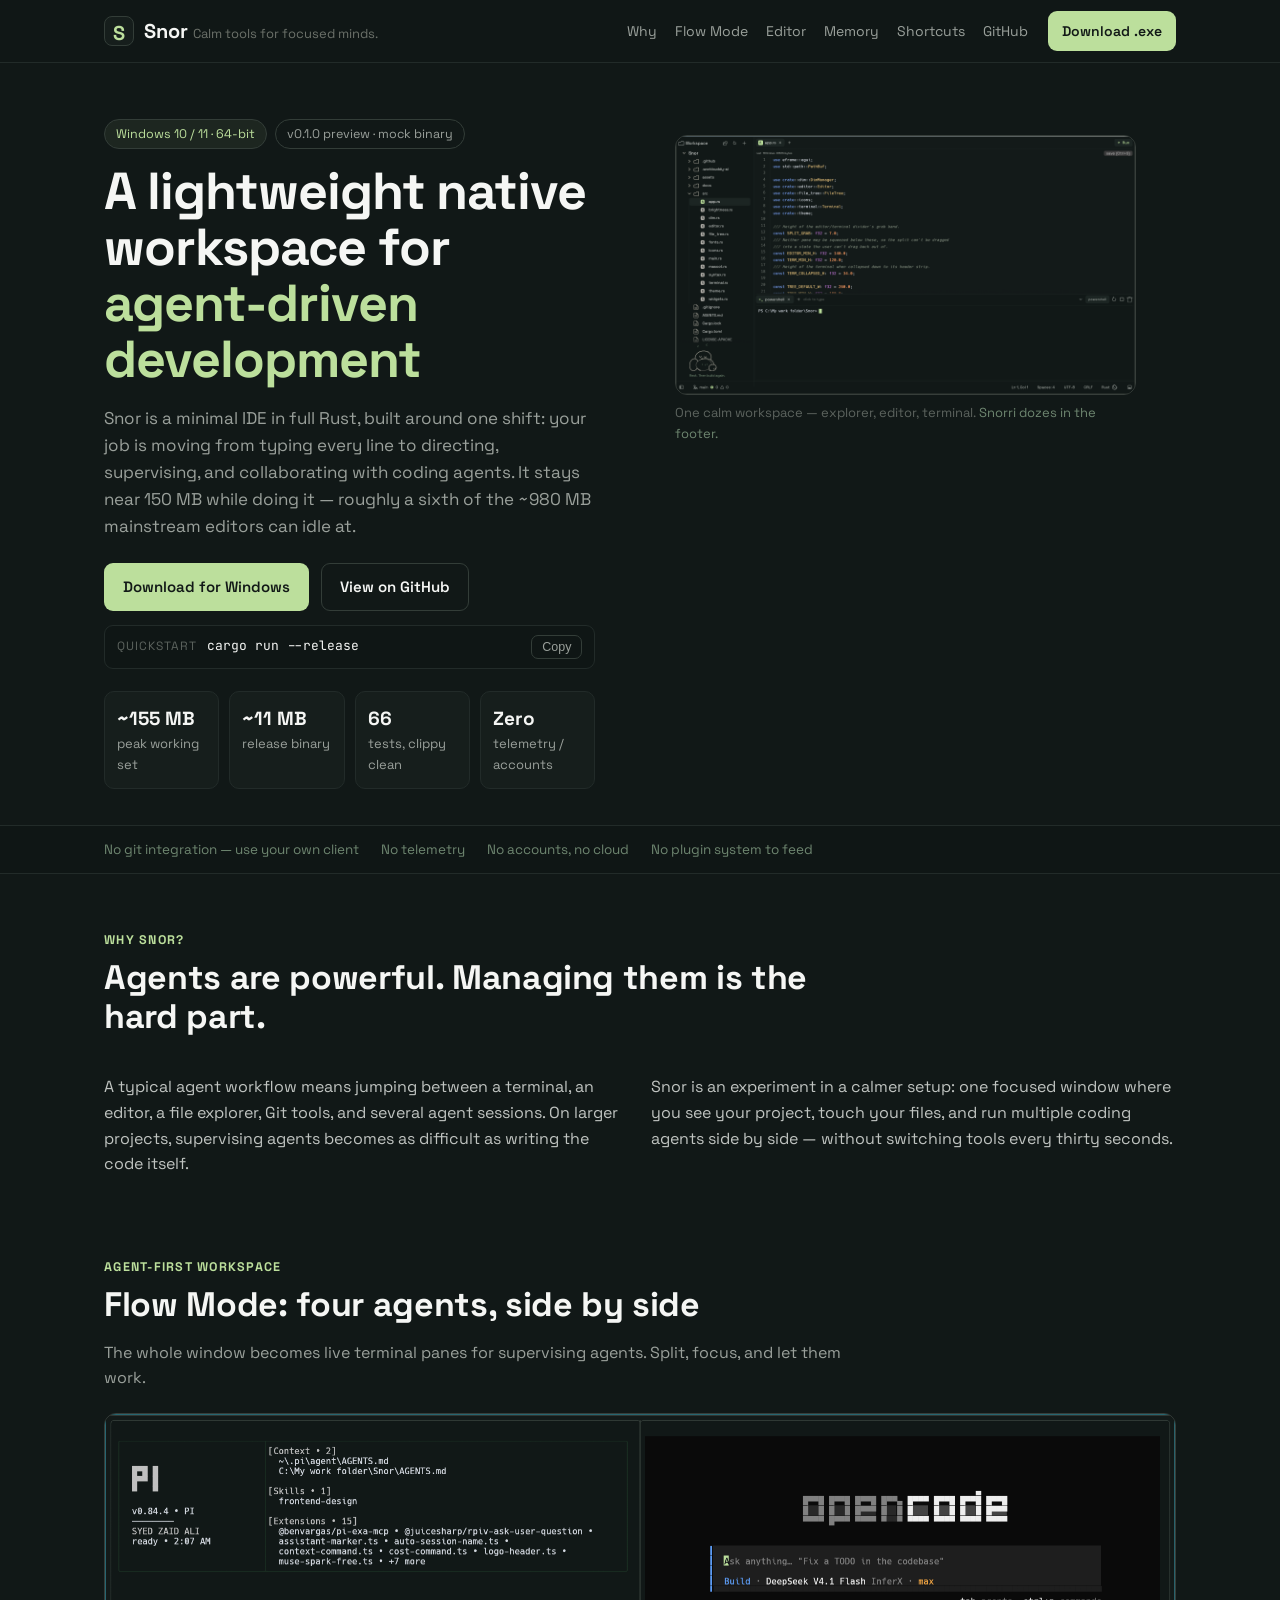
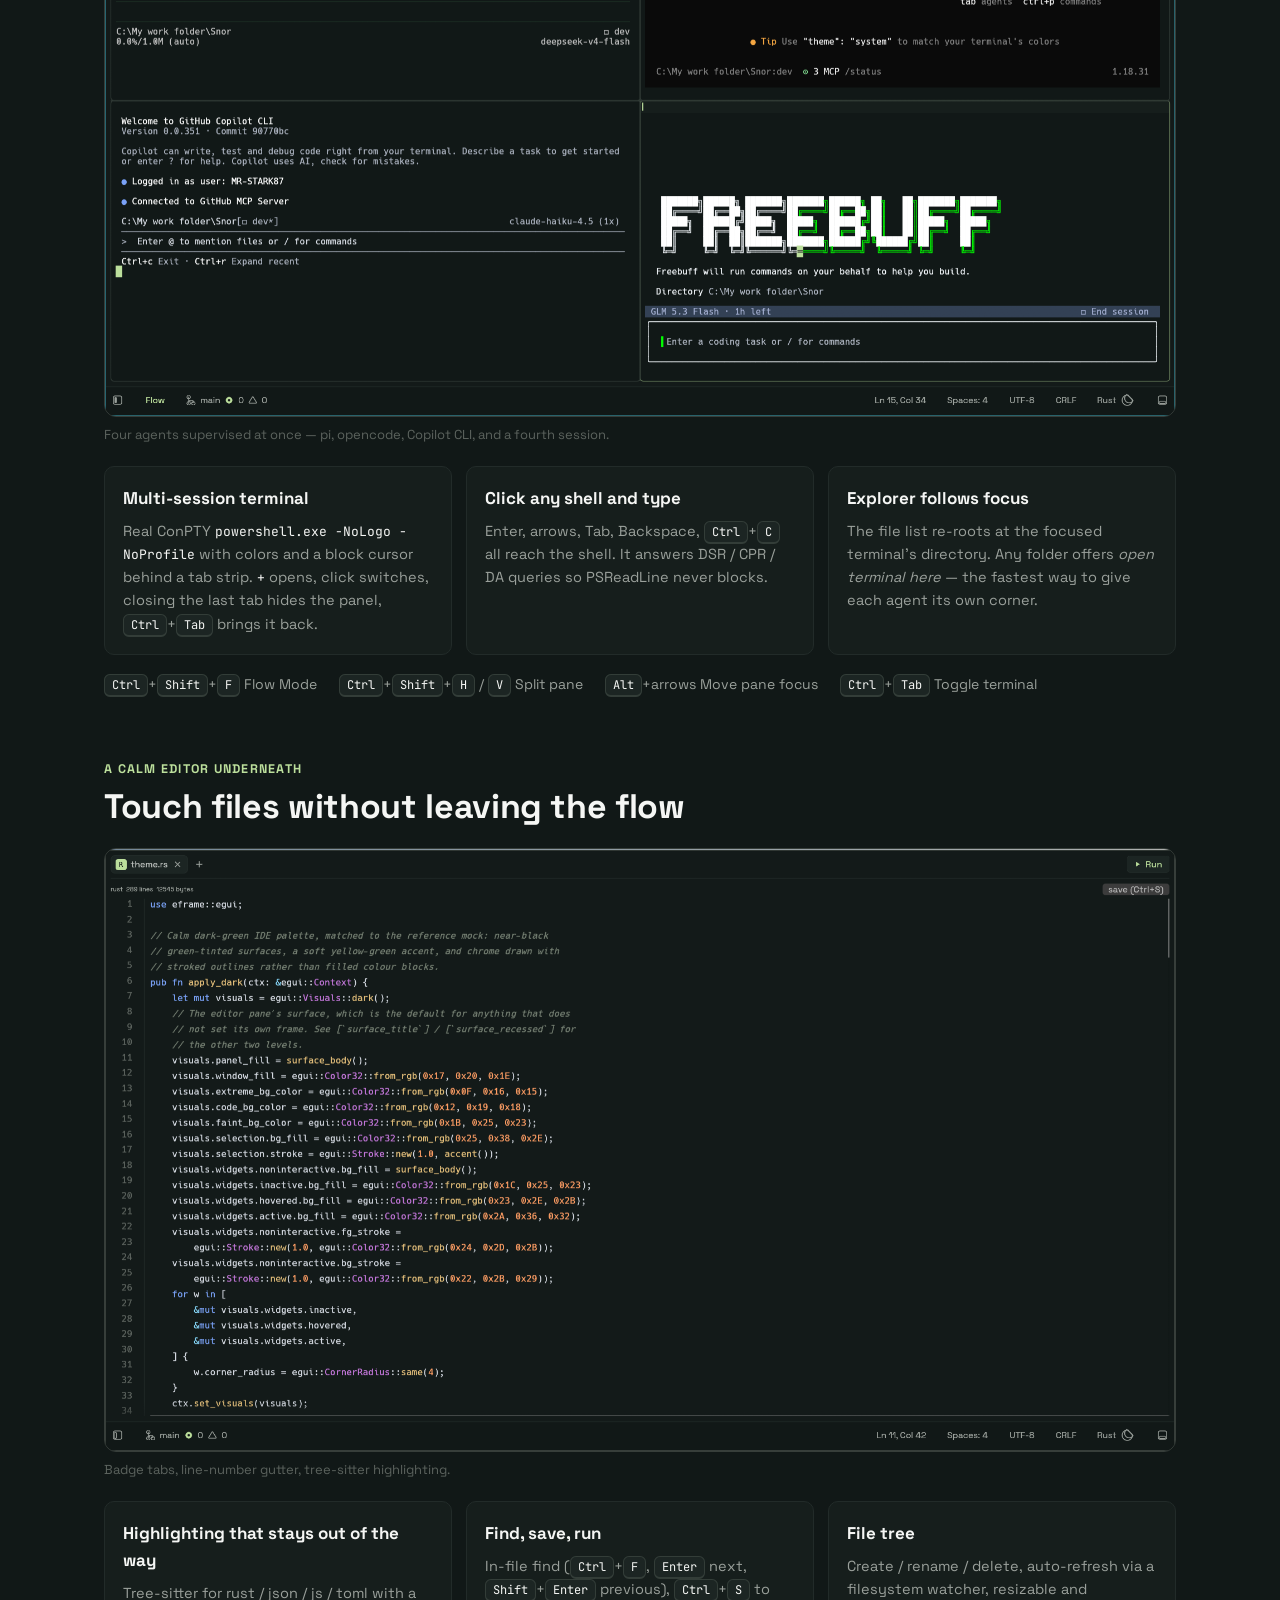
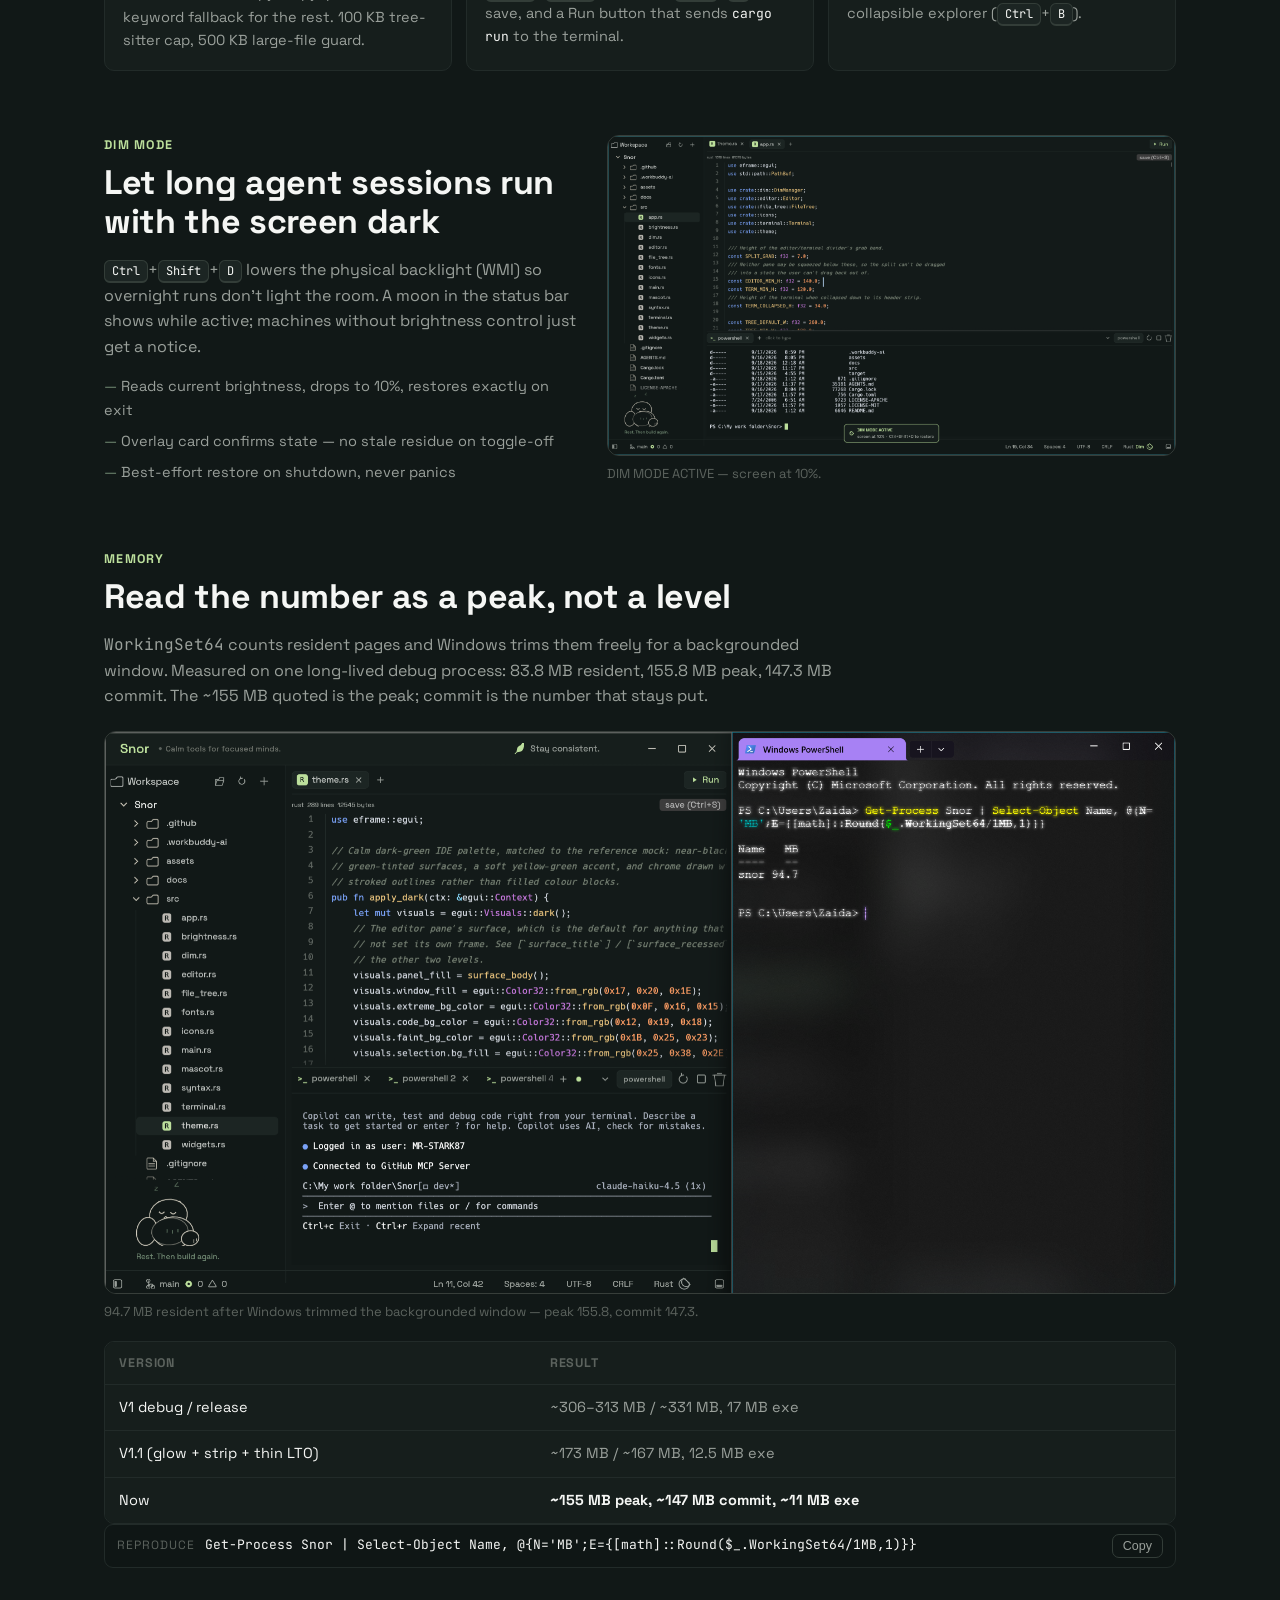
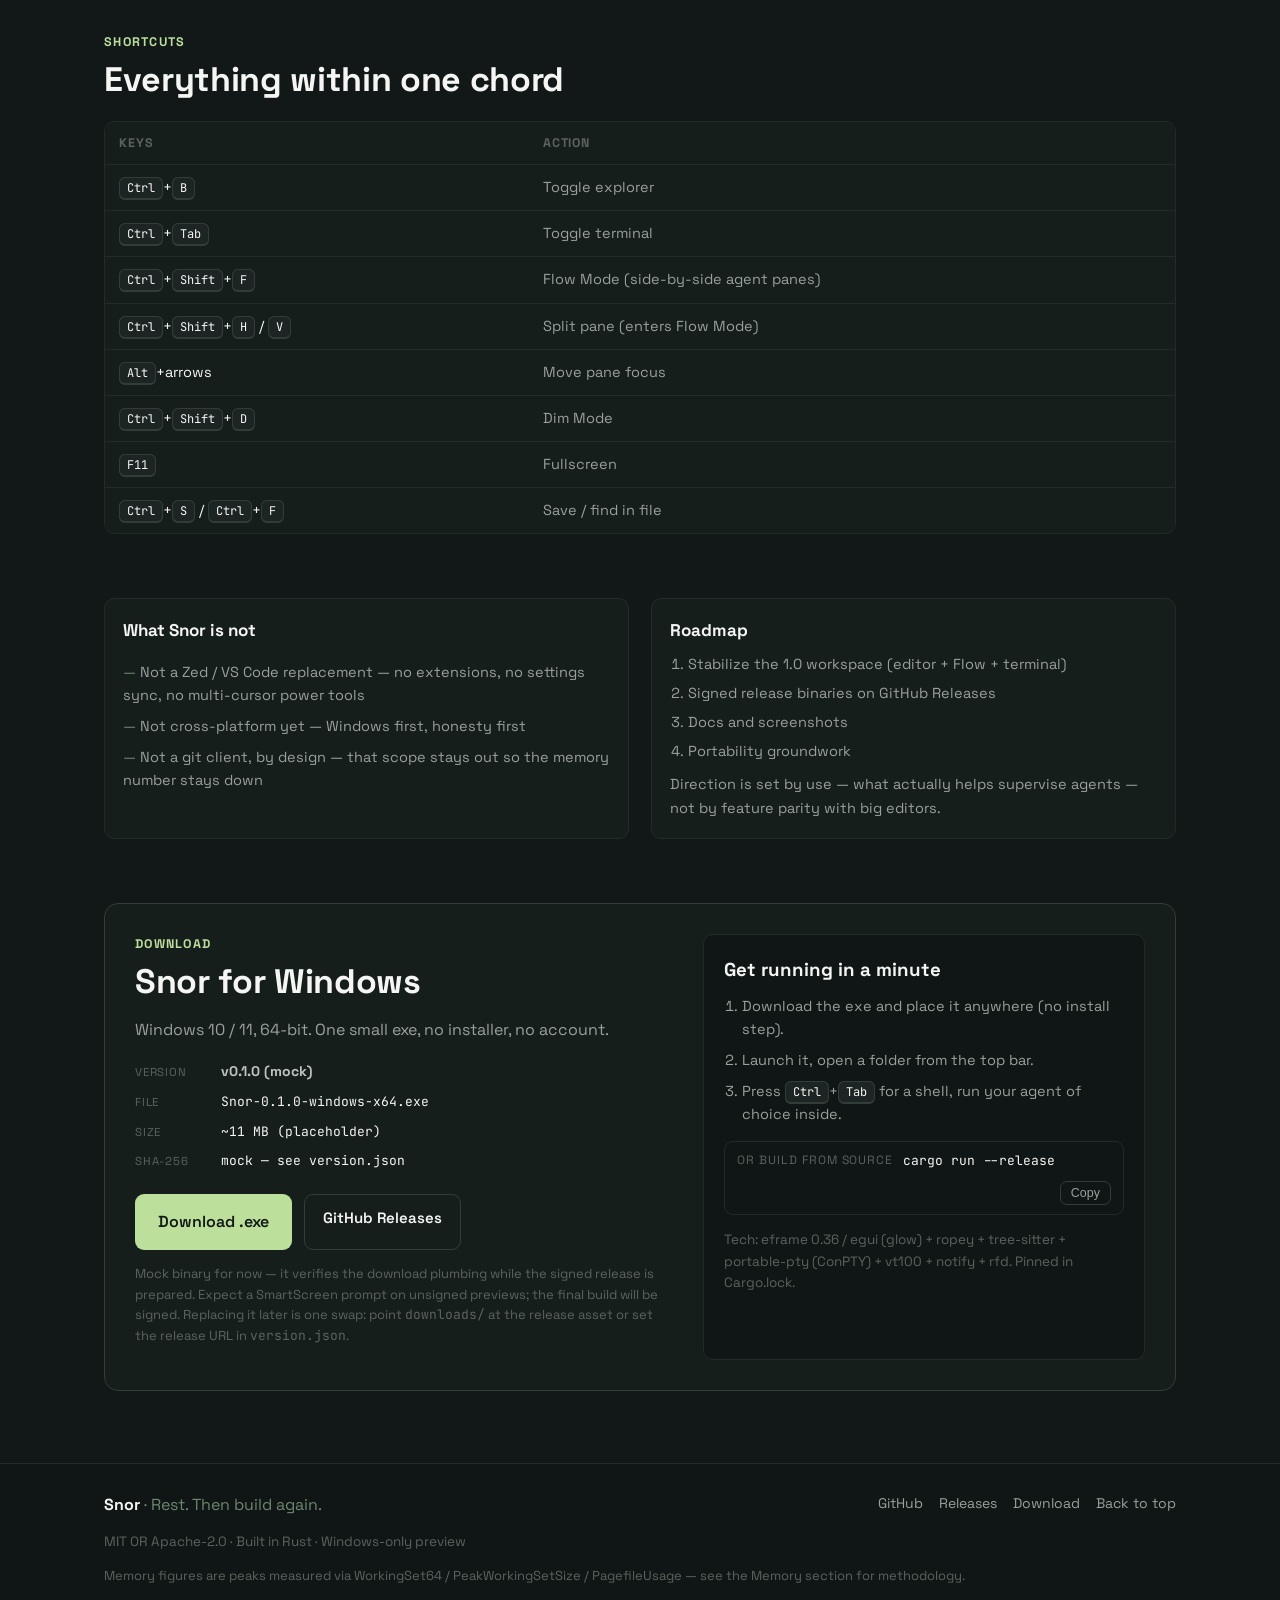
==== index.html @ d41babc7 "feat: Snor landing site with screenshots and mocked .exe download" ====
<!DOCTYPE html>
<html lang="en">
<head>
  <meta charset="UTF-8" />
  <meta name="viewport" content="width=device-width, initial-scale=1.0" />
  <title>Snor — a lightweight native workspace for agent-driven development</title>
  <meta name="description" content="Snor is a minimal IDE in full Rust that stays near 150 MB while you supervise multiple coding agents side by side. Windows-only preview. No telemetry, no accounts, no bloat." />
  <link rel="preconnect" href="https://fonts.googleapis.com" />
  <link rel="preconnect" href="https://fonts.gstatic.com" crossorigin />
  <link href="https://fonts.googleapis.com/css2?family=Space+Grotesk:wght@400;500;600;700&family=JetBrains+Mono:wght@400;500&display=swap" rel="stylesheet" />
  <link rel="stylesheet" href="styles.css" />
  <link rel="icon" href="data:image/svg+xml,%3Csvg xmlns='http://www.w3.org/2000/svg' viewBox='0 0 32 32'%3E%3Crect width='32' height='32' rx='7' fill='%23111817'/%3E%3Ctext x='16' y='22' font-family='sans-serif' font-weight='700' font-size='16' fill='%23BCDF9C' text-anchor='middle'%3ES%3C/text%3E%3C/svg%3E" />
</head>
<body>
  <header class="site-header">
    <div class="wrap header-inner">
      <a class="brand" href="#top" aria-label="Snor home">
        <span class="brand-mark">S</span>
        <span class="brand-text">Snor <span class="brand-tag">Calm tools for focused minds.</span></span>
      </a>
      <nav class="site-nav" id="siteNav" aria-label="Primary">
        <a href="#why">Why</a>
        <a href="#flow">Flow Mode</a>
        <a href="#editor">Editor</a>
        <a href="#memory">Memory</a>
        <a href="#shortcuts">Shortcuts</a>
        <a href="https://github.com/MR-STARK87/Snor" target="_blank" rel="noopener">GitHub</a>
      </nav>
      <div class="header-actions">
        <a class="btn btn-small btn-primary" href="#download">Download .exe</a>
        <button class="nav-toggle" id="navToggle" aria-label="Toggle navigation" aria-expanded="false">Menu</button>
      </div>
    </div>
  </header>

  <main id="top">
    <!-- HERO -->
    <section class="hero wrap">
      <div class="hero-copy">
        <p class="pill-row">
          <span class="pill">Windows 10 / 11 · 64-bit</span>
          <span class="pill pill-ghost">v0.1.0 preview · mock binary</span>
        </p>
        <h1>A lightweight native workspace for <span class="accent">agent-driven development</span></h1>
        <p class="lede">
          Snor is a minimal IDE in full Rust, built around one shift: your job is moving
          from typing every line to directing, supervising, and collaborating with coding agents.
          It stays near 150&nbsp;MB while doing it — roughly a sixth of the ~980&nbsp;MB mainstream editors can idle at.
        </p>
        <div class="cta-row">
          <a class="btn btn-primary" id="heroDownload" href="downloads/Snor-0.1.0-windows-x64.exe" download>Download for Windows</a>
          <a class="btn btn-ghost" href="https://github.com/MR-STARK87/Snor" target="_blank" rel="noopener">View on GitHub</a>
        </div>
        <div class="quickstart">
          <span class="quickstart-label">Quickstart</span>
          <code>cargo run --release</code>
          <button class="copy-btn" data-copy="cargo run --release" type="button">Copy</button>
        </div>
        <p class="mock-note" id="mockNote" hidden>Mock binary — the signed GitHub Release build is still being prepared. This placeholder verifies the download flow end to end.</p>
        <dl class="stats">
          <div><dt>~155 MB</dt><dd>peak working set</dd></div>
          <div><dt>~11 MB</dt><dd>release binary</dd></div>
          <div><dt>66</dt><dd>tests, clippy clean</dd></div>
          <div><dt>Zero</dt><dd>telemetry / accounts</dd></div>
        </dl>
      </div>
      <figure class="hero-shot">
        <img src="assets/screenshots/hero.png" alt="Snor workspace: file tree, highlighted editor and a live shell" loading="eager" />
        <figcaption>One calm workspace — explorer, editor, terminal. <span class="fig-dim">Snorri dozes in the footer.</span></figcaption>
      </figure>
    </section>

    <!-- LEAN STRIP -->
    <section class="strip">
      <div class="wrap strip-inner">
        <span>No git integration — use your own client</span>
        <span>No telemetry</span>
        <span>No accounts, no cloud</span>
        <span>No plugin system to feed</span>
      </div>
    </section>

    <!-- WHY -->
    <section class="section wrap" id="why">
      <div class="section-head">
        <p class="kicker">Why Snor?</p>
        <h2>Agents are powerful. Managing them is the hard part.</h2>
      </div>
      <div class="two-col">
        <p>
          A typical agent workflow means jumping between a terminal, an editor, a file explorer,
          Git tools, and several agent sessions. On larger projects, supervising agents becomes
          as difficult as writing the code itself.
        </p>
        <p>
          Snor is an experiment in a calmer setup: one focused window where you see your project,
          touch your files, and run multiple coding agents side by side — without switching tools
          every thirty seconds.
        </p>
      </div>
    </section>

    <!-- FLOW -->
    <section class="section wrap" id="flow">
      <div class="section-head">
        <p class="kicker">Agent-first workspace</p>
        <h2>Flow Mode: four agents, side by side</h2>
        <p class="sub">The whole window becomes live terminal panes for supervising agents. Split, focus, and let them work.</p>
      </div>
      <figure class="shot">
        <img src="assets/screenshots/flow.png" alt="Flow Mode: four live terminal panes running different agents" loading="lazy" />
        <figcaption>Four agents supervised at once — pi, opencode, Copilot CLI, and a fourth session.</figcaption>
      </figure>
      <div class="cards">
        <div class="card">
          <h3>Multi-session terminal</h3>
          <p>Real ConPTY <code>powershell.exe -NoLogo -NoProfile</code> with colors and a block cursor behind a tab strip. <code>+</code> opens, click switches, closing the last tab hides the panel, <kbd>Ctrl</kbd>+<kbd>Tab</kbd> brings it back.</p>
        </div>
        <div class="card">
          <h3>Click any shell and type</h3>
          <p>Enter, arrows, Tab, Backspace, <kbd>Ctrl</kbd>+<kbd>C</kbd> all reach the shell. It answers DSR / CPR / DA queries so PSReadLine never blocks.</p>
        </div>
        <div class="card">
          <h3>Explorer follows focus</h3>
          <p>The file list re-roots at the focused terminal's directory. Any folder offers <em>open terminal here</em> — the fastest way to give each agent its own corner.</p>
        </div>
      </div>
      <ul class="keys">
        <li><span><kbd>Ctrl</kbd>+<kbd>Shift</kbd>+<kbd>F</kbd></span> Flow Mode</li>
        <li><span><kbd>Ctrl</kbd>+<kbd>Shift</kbd>+<kbd>H</kbd> / <kbd>V</kbd></span> Split pane</li>
        <li><span><kbd>Alt</kbd>+arrows</span> Move pane focus</li>
        <li><span><kbd>Ctrl</kbd>+<kbd>Tab</kbd></span> Toggle terminal</li>
      </ul>
    </section>

    <!-- EDITOR -->
    <section class="section wrap" id="editor">
      <div class="section-head">
        <p class="kicker">A calm editor underneath</p>
        <h2>Touch files without leaving the flow</h2>
      </div>
      <figure class="shot">
        <img src="assets/screenshots/editor.png" alt="Editor: highlighted Rust with line-number gutter" loading="lazy" />
        <figcaption>Badge tabs, line-number gutter, tree-sitter highlighting.</figcaption>
      </figure>
      <div class="cards">
        <div class="card">
          <h3>Highlighting that stays out of the way</h3>
          <p>Tree-sitter for rust / json / js / toml with a keyword fallback for the rest. 100&nbsp;KB tree-sitter cap, 500&nbsp;KB large-file guard.</p>
        </div>
        <div class="card">
          <h3>Find, save, run</h3>
          <p>In-file find (<kbd>Ctrl</kbd>+<kbd>F</kbd>, <kbd>Enter</kbd> next, <kbd>Shift</kbd>+<kbd>Enter</kbd> previous), <kbd>Ctrl</kbd>+<kbd>S</kbd> to save, and a Run button that sends <code>cargo run</code> to the terminal.</p>
        </div>
        <div class="card">
          <h3>File tree</h3>
          <p>Create / rename / delete, auto-refresh via a filesystem watcher, resizable and collapsible explorer (<kbd>Ctrl</kbd>+<kbd>B</kbd>).</p>
        </div>
      </div>
    </section>

    <!-- DIM -->
    <section class="section wrap" id="dim">
      <div class="grid-2">
        <div>
          <p class="kicker">Dim Mode</p>
          <h2>Let long agent sessions run with the screen dark</h2>
          <p class="sub"><kbd>Ctrl</kbd>+<kbd>Shift</kbd>+<kbd>D</kbd> lowers the physical backlight (WMI) so overnight runs don't light the room. A moon in the status bar shows while active; machines without brightness control just get a notice.</p>
          <ul class="checklist">
            <li>Reads current brightness, drops to 10%, restores exactly on exit</li>
            <li>Overlay card confirms state — no stale residue on toggle-off</li>
            <li>Best-effort restore on shutdown, never panics</li>
          </ul>
        </div>
        <figure class="shot shot-tight">
          <img src="assets/screenshots/dim.png" alt="Dim Mode: overlay card and status-bar indicator" loading="lazy" />
          <figcaption>DIM MODE ACTIVE — screen at 10%.</figcaption>
        </figure>
      </div>
    </section>

    <!-- MEMORY -->
    <section class="section wrap" id="memory">
      <div class="section-head">
        <p class="kicker">Memory</p>
        <h2>Read the number as a peak, not a level</h2>
        <p class="sub"><code>WorkingSet64</code> counts resident pages and Windows trims them freely for a backgrounded window. Measured on one long-lived debug process: 83.8&nbsp;MB resident, 155.8&nbsp;MB peak, 147.3&nbsp;MB commit. The ~155&nbsp;MB quoted is the peak; commit is the number that stays put.</p>
      </div>
      <figure class="shot">
        <img src="assets/screenshots/memory.png" alt="Measured: 94.7 MB resident beside the running window" loading="lazy" />
        <figcaption>94.7 MB resident after Windows trimmed the backgrounded window — peak 155.8, commit 147.3.</figcaption>
      </figure>
      <div class="table-wrap">
        <table>
          <thead><tr><th>Version</th><th>Result</th></tr></thead>
          <tbody>
            <tr><td>V1 debug / release</td><td>~306–313 MB / ~331 MB, 17 MB exe</td></tr>
            <tr><td>V1.1 (glow + strip + thin LTO)</td><td>~173 MB / ~167 MB, 12.5 MB exe</td></tr>
            <tr><td>Now</td><td><strong>~155 MB peak, ~147 MB commit, ~11 MB exe</strong></td></tr>
          </tbody>
        </table>
      </div>
      <div class="quickstart">
        <span class="quickstart-label">Reproduce</span>
        <code>Get-Process Snor | Select-Object Name, @{N='MB';E={[math]::Round($_.WorkingSet64/1MB,1)}}</code>
        <button class="copy-btn" data-copy="Get-Process Snor | Select-Object Name, @{N='MB';E={[math]::Round($_.WorkingSet64/1MB,1)}}" type="button">Copy</button>
      </div>
    </section>

    <!-- SHORTCUTS -->
    <section class="section wrap" id="shortcuts">
      <div class="section-head">
        <p class="kicker">Shortcuts</p>
        <h2>Everything within one chord</h2>
      </div>
      <div class="table-wrap">
        <table>
          <thead><tr><th>Keys</th><th>Action</th></tr></thead>
          <tbody>
            <tr><td><kbd>Ctrl</kbd>+<kbd>B</kbd></td><td>Toggle explorer</td></tr>
            <tr><td><kbd>Ctrl</kbd>+<kbd>Tab</kbd></td><td>Toggle terminal</td></tr>
            <tr><td><kbd>Ctrl</kbd>+<kbd>Shift</kbd>+<kbd>F</kbd></td><td>Flow Mode (side-by-side agent panes)</td></tr>
            <tr><td><kbd>Ctrl</kbd>+<kbd>Shift</kbd>+<kbd>H</kbd> / <kbd>V</kbd></td><td>Split pane (enters Flow Mode)</td></tr>
            <tr><td><kbd>Alt</kbd>+arrows</td><td>Move pane focus</td></tr>
            <tr><td><kbd>Ctrl</kbd>+<kbd>Shift</kbd>+<kbd>D</kbd></td><td>Dim Mode</td></tr>
            <tr><td><kbd>F11</kbd></td><td>Fullscreen</td></tr>
            <tr><td><kbd>Ctrl</kbd>+<kbd>S</kbd> / <kbd>Ctrl</kbd>+<kbd>F</kbd></td><td>Save / find in file</td></tr>
          </tbody>
        </table>
      </div>
    </section>

    <!-- NOT + ROADMAP -->
    <section class="section wrap">
      <div class="two-col">
        <div class="card">
          <h3>What Snor is not</h3>
          <ul class="checklist">
            <li>Not a Zed / VS Code replacement — no extensions, no settings sync, no multi-cursor power tools</li>
            <li>Not cross-platform yet — Windows first, honesty first</li>
            <li>Not a git client, by design — that scope stays out so the memory number stays down</li>
          </ul>
        </div>
        <div class="card">
          <h3>Roadmap</h3>
          <ol class="roadmap">
            <li>Stabilize the 1.0 workspace (editor + Flow + terminal)</li>
            <li>Signed release binaries on GitHub Releases</li>
            <li>Docs and screenshots</li>
            <li>Portability groundwork</li>
          </ol>
          <p class="muted">Direction is set by use — what actually helps supervise agents — not by feature parity with big editors.</p>
        </div>
      </div>
    </section>

    <!-- DOWNLOAD -->
    <section class="section wrap" id="download">
      <div class="dl-card">
        <div class="dl-info">
          <p class="kicker">Download</p>
          <h2>Snor for Windows</h2>
          <p class="sub">Windows 10 / 11, 64-bit. One small exe, no installer, no account.</p>
          <ul class="dl-meta">
            <li><span>Version</span><strong id="dlVersion">v0.1.0 (mock)</strong></li>
            <li><span>File</span><code>Snor-0.1.0-windows-x64.exe</code></li>
            <li><span>Size</span><code id="dlSize">~11 MB (placeholder)</code></li>
            <li><span>SHA-256</span><code id="dlSha">mock — see version.json</code></li>
          </ul>
          <div class="cta-row">
            <a class="btn btn-primary btn-big" id="mainDownload" href="downloads/Snor-0.1.0-windows-x64.exe" download>Download .exe</a>
            <a class="btn btn-ghost" href="https://github.com/MR-STARK87/Snor/releases" target="_blank" rel="noopener">GitHub Releases</a>
          </div>
          <p class="fineprint">Mock binary for now — it verifies the download plumbing while the signed release is prepared. Expect a SmartScreen prompt on unsigned previews; the final build will be signed. Replacing it later is one swap: point <code>downloads/</code> at the release asset or set the release URL in <code>version.json</code>.</p>
        </div>
        <div class="dl-steps">
          <h3>Get running in a minute</h3>
          <ol>
            <li>Download the exe and place it anywhere (no install step).</li>
            <li>Launch it, open a folder from the top bar.</li>
            <li>Press <kbd>Ctrl</kbd>+<kbd>Tab</kbd> for a shell, run your agent of choice inside.</li>
          </ol>
          <div class="quickstart quickstart-block">
            <span class="quickstart-label">Or build from source</span>
            <code>cargo run --release</code>
            <button class="copy-btn" data-copy="cargo run --release" type="button">Copy</button>
          </div>
          <p class="muted">Tech: eframe 0.36 / egui (glow) + ropey + tree-sitter + portable-pty (ConPTY) + vt100 + notify + rfd. Pinned in Cargo.lock.</p>
        </div>
      </div>
    </section>
  </main>

  <footer class="site-footer">
    <div class="wrap footer-inner">
      <div>
        <p class="footer-brand">Snor <span>· Rest. Then build again.</span></p>
        <p class="muted">MIT OR Apache-2.0 · Built in Rust · Windows-only preview</p>
      </div>
      <div class="footer-links">
        <a href="https://github.com/MR-STARK87/Snor" target="_blank" rel="noopener">GitHub</a>
        <a href="https://github.com/MR-STARK87/Snor/releases" target="_blank" rel="noopener">Releases</a>
        <a href="#download">Download</a>
        <a href="#top">Back to top</a>
      </div>
    </div>
    <p class="wrap fineprint">Memory figures are peaks measured via WorkingSet64 / PeakWorkingSetSize / PagefileUsage — see the Memory section for methodology.</p>
  </footer>

  <script src="app.js"></script>
</body>
</html>
---- styles.css ----
:root {
  --bg: #111817;
  --surface-title: #161e1c;
  --surface-body: #131a19;
  --surface-recessed: #0f1615;
  --panel: #1c2523;
  --panel-hover: #232e2b;
  --accent: #bcdf9c;
  --on-accent: #121917;
  --text: #c0c4c1;
  --text-strong: #dcdddb;
  --text-bright: #f5f6f4;
  --dim: #9aa09b;
  --faint: #5c635e;
  --tagline: #6c716a;
  --moss: #6e8670;
  --glyph: #d0cbbd;
  --hairline: #222b29;
  --pane-edge: #333d38;
  --window-edge: #373e3a;
  --danger: #e06c75;
  --radius: 10px;
  --font: "Space Grotesk", system-ui, -apple-system, "Segoe UI", sans-serif;
  --mono: "JetBrains Mono", ui-monospace, SFMono-Regular, Consolas, monospace;
}

* { box-sizing: border-box; }
html { scroll-behavior: smooth; }
body {
  margin: 0;
  background: var(--bg);
  color: var(--text);
  font-family: var(--font);
  line-height: 1.6;
  -webkit-font-smoothing: antialiased;
}

.wrap { max-width: 1120px; margin: 0 auto; padding: 0 24px; }

/* Header */
.site-header {
  position: sticky; top: 0; z-index: 50;
  background: rgba(17, 24, 23, 0.92);
  backdrop-filter: blur(10px);
  border-bottom: 1px solid var(--hairline);
}
.header-inner { display: flex; align-items: center; gap: 20px; min-height: 62px; }
.brand { display: flex; align-items: center; gap: 10px; text-decoration: none; color: var(--text-bright); font-weight: 700; font-size: 20px; }
.brand-mark {
  width: 30px; height: 30px; border-radius: 8px;
  background: var(--surface-title); border: 1px solid var(--pane-edge);
  color: var(--accent); display: grid; place-items: center; font-weight: 700;
}
.brand-tag { color: var(--tagline); font-weight: 400; font-size: 13px; }
.site-nav { display: flex; gap: 18px; margin-left: auto; }
.site-nav a { color: var(--dim); text-decoration: none; font-size: 14px; }
.site-nav a:hover { color: var(--text-bright); }
.header-actions { display: flex; align-items: center; gap: 10px; }
.nav-toggle { display: none; background: none; border: 1px solid var(--pane-edge); color: var(--text); border-radius: 8px; padding: 6px 10px; }

/* Buttons */
.btn {
  display: inline-block; text-decoration: none; font-weight: 600;
  border-radius: 9px; padding: 11px 18px; font-size: 15px;
  border: 1px solid transparent; cursor: pointer;
}
.btn-primary { background: var(--accent); color: var(--on-accent); }
.btn-primary:hover { filter: brightness(1.06); }
.btn-ghost { border-color: var(--pane-edge); color: var(--text-bright); background: transparent; }
.btn-ghost:hover { background: var(--panel); }
.btn-small { padding: 8px 13px; font-size: 14px; }
.btn-big { padding: 14px 22px; font-size: 16px; }

/* Hero */
.hero { display: grid; grid-template-columns: 1fr 1.1fr; gap: 40px; padding: 56px 24px 36px; align-items: start; }
.pill-row { display: flex; gap: 8px; flex-wrap: wrap; margin: 0 0 14px; }
.pill { font-size: 12.5px; border: 1px solid var(--pane-edge); border-radius: 999px; padding: 4px 11px; color: var(--accent); background: rgba(188, 223, 156, 0.07); }
.pill-ghost { color: var(--dim); background: transparent; }
.hero h1 { color: var(--text-bright); font-size: clamp(32px, 4.4vw, 52px); line-height: 1.08; letter-spacing: -0.02em; margin: 0 0 16px; }
.accent { color: var(--accent); }
.lede { font-size: 17px; color: var(--dim); max-width: 56ch; }
.cta-row { display: flex; gap: 12px; flex-wrap: wrap; margin: 22px 0 14px; }
.quickstart {
  display: flex; align-items: center; gap: 10px; flex-wrap: wrap;
  background: var(--surface-recessed); border: 1px solid var(--hairline);
  border-radius: 9px; padding: 9px 12px; font-family: var(--mono); font-size: 13px;
}
.quickstart-label { font-family: var(--font); font-size: 12px; text-transform: uppercase; letter-spacing: 0.08em; color: var(--faint); }
.quickstart code { color: var(--text-bright); }
.copy-btn { margin-left: auto; background: none; border: 1px solid var(--pane-edge); color: var(--dim); border-radius: 7px; padding: 4px 10px; cursor: pointer; font-size: 12.5px; }
.copy-btn:hover { color: var(--text-bright); border-color: var(--accent); }
.mock-note { font-size: 13.5px; color: var(--moss); border-left: 2px solid var(--moss); padding-left: 10px; }
.stats { display: grid; grid-template-columns: repeat(4, 1fr); gap: 10px; margin: 22px 0 0; padding: 0; }
.stats div { background: var(--surface-title); border: 1px solid var(--hairline); border-radius: var(--radius); padding: 12px; }
.stats dt { color: var(--text-bright); font-weight: 700; font-size: 19px; }
.stats dd { margin: 0; font-size: 13px; color: var(--dim); }

.hero-shot img, .shot img {
  width: 100%; height: auto; display: block; border-radius: 12px;
  border: 1px solid var(--window-edge);
}
.hero-shot figcaption, .shot figcaption { font-size: 13px; color: var(--faint); margin-top: 8px; }
.fig-dim { color: var(--moss); }

/* Strip */
.strip { border-top: 1px solid var(--hairline); border-bottom: 1px solid var(--hairline); background: var(--surface-recessed); }
.strip-inner { display: flex; gap: 22px; flex-wrap: wrap; padding-top: 13px; padding-bottom: 13px; font-size: 13.5px; color: var(--moss); }

/* Sections */
.section { padding: 56px 24px 8px; }
.section-head { max-width: 760px; margin-bottom: 22px; }
.kicker { color: var(--accent); text-transform: uppercase; letter-spacing: 0.1em; font-size: 12.5px; font-weight: 700; margin: 0 0 8px; }
.section h2 { color: var(--text-bright); font-size: clamp(24px, 3vw, 34px); line-height: 1.15; margin: 0 0 10px; letter-spacing: -0.01em; }
.sub { color: var(--dim); }
.two-col { display: grid; grid-template-columns: 1fr 1fr; gap: 22px; }
.cards { display: grid; grid-template-columns: repeat(3, 1fr); gap: 14px; margin-top: 20px; }
.card { background: var(--surface-title); border: 1px solid var(--hairline); border-radius: var(--radius); padding: 18px; }
.card h3 { margin: 0 0 8px; color: var(--text-bright); font-size: 17px; }
.card p { margin: 0; font-size: 14.5px; color: var(--dim); }
.card code { color: var(--text-bright); font-family: var(--mono); font-size: 13px; }
.keys { display: flex; flex-wrap: wrap; gap: 10px 22px; list-style: none; padding: 0; margin: 18px 0 0; color: var(--dim); font-size: 14px; }
kbd {
  font-family: var(--mono); font-size: 12px; color: var(--text-bright);
  background: var(--panel); border: 1px solid var(--pane-edge); border-bottom-width: 2px;
  border-radius: 6px; padding: 2px 7px;
}
code { font-family: var(--mono); }
.grid-2 { display: grid; grid-template-columns: 1fr 1.2fr; gap: 28px; align-items: start; }
.checklist { list-style: none; padding: 0; margin: 16px 0 0; display: grid; gap: 8px; color: var(--dim); font-size: 14.5px; }
.checklist li::before { content: "— "; color: var(--moss); }
.shot { margin: 0; }
.shot-tight { margin: 0; }
.table-wrap { overflow-x: auto; margin-top: 18px; border: 1px solid var(--hairline); border-radius: var(--radius); }
table { width: 100%; border-collapse: collapse; font-size: 14.5px; background: var(--surface-title); }
th, td { text-align: left; padding: 11px 14px; border-bottom: 1px solid var(--hairline); }
th { color: var(--faint); font-size: 12.5px; text-transform: uppercase; letter-spacing: 0.07em; }
td { color: var(--dim); }
td strong, td:first-child { color: var(--text-bright); }
tr:last-child td { border-bottom: none; }
.roadmap { margin: 0 0 10px 18px; color: var(--dim); font-size: 14.5px; display: grid; gap: 6px; padding: 0; }
.muted { color: var(--faint); font-size: 13.5px; }

/* Download */
.dl-card {
  display: grid; grid-template-columns: 1.1fr 0.9fr; gap: 28px;
  background: var(--surface-title); border: 1px solid var(--pane-edge);
  border-radius: 14px; padding: 30px;
}
.dl-card h2 { margin-top: 0; }
.dl-meta { list-style: none; padding: 0; margin: 18px 0; display: grid; gap: 9px; font-size: 14px; }
.dl-meta li { display: flex; gap: 12px; align-items: baseline; }
.dl-meta span { width: 74px; flex: none; color: var(--faint); text-transform: uppercase; font-size: 11.5px; letter-spacing: 0.07em; }
.dl-meta code { color: var(--text-bright); font-size: 13px; word-break: break-all; }
.fineprint { font-size: 13px; color: var(--faint); }
.dl-steps { background: var(--surface-recessed); border: 1px solid var(--hairline); border-radius: 10px; padding: 20px; }
.dl-steps h3 { margin: 0 0 10px; color: var(--text-bright); }
.dl-steps ol { margin: 0 0 14px 18px; padding: 0; color: var(--dim); font-size: 14.5px; display: grid; gap: 8px; }
.quickstart-block { margin-top: 12px; }

/* Footer */
.site-footer { border-top: 1px solid var(--hairline); margin-top: 64px; padding: 28px 0 40px; background: var(--surface-recessed); }
.footer-inner { display: flex; justify-content: space-between; gap: 18px; flex-wrap: wrap; align-items: start; }
.footer-brand { color: var(--text-bright); font-weight: 700; margin: 0; }
.footer-brand span { color: var(--moss); font-weight: 400; }
.footer-links { display: flex; gap: 16px; flex-wrap: wrap; }
.footer-links a { color: var(--dim); text-decoration: none; font-size: 14px; }
.footer-links a:hover { color: var(--text-bright); }

@media (max-width: 960px) {
  .hero { grid-template-columns: 1fr; }
  .cards { grid-template-columns: 1fr; }
  .two-col, .grid-2, .dl-card { grid-template-columns: 1fr; }
  .stats { grid-template-columns: repeat(2, 1fr); }
  .site-nav { display: none; position: absolute; top: 62px; left: 0; right: 0; background: var(--surface-title); border-bottom: 1px solid var(--hairline); padding: 12px 24px 18px; flex-direction: column; gap: 12px; }
  .site-nav.open { display: flex; }
  .nav-toggle { display: inline-block; }
  .header-inner { position: relative; }
}
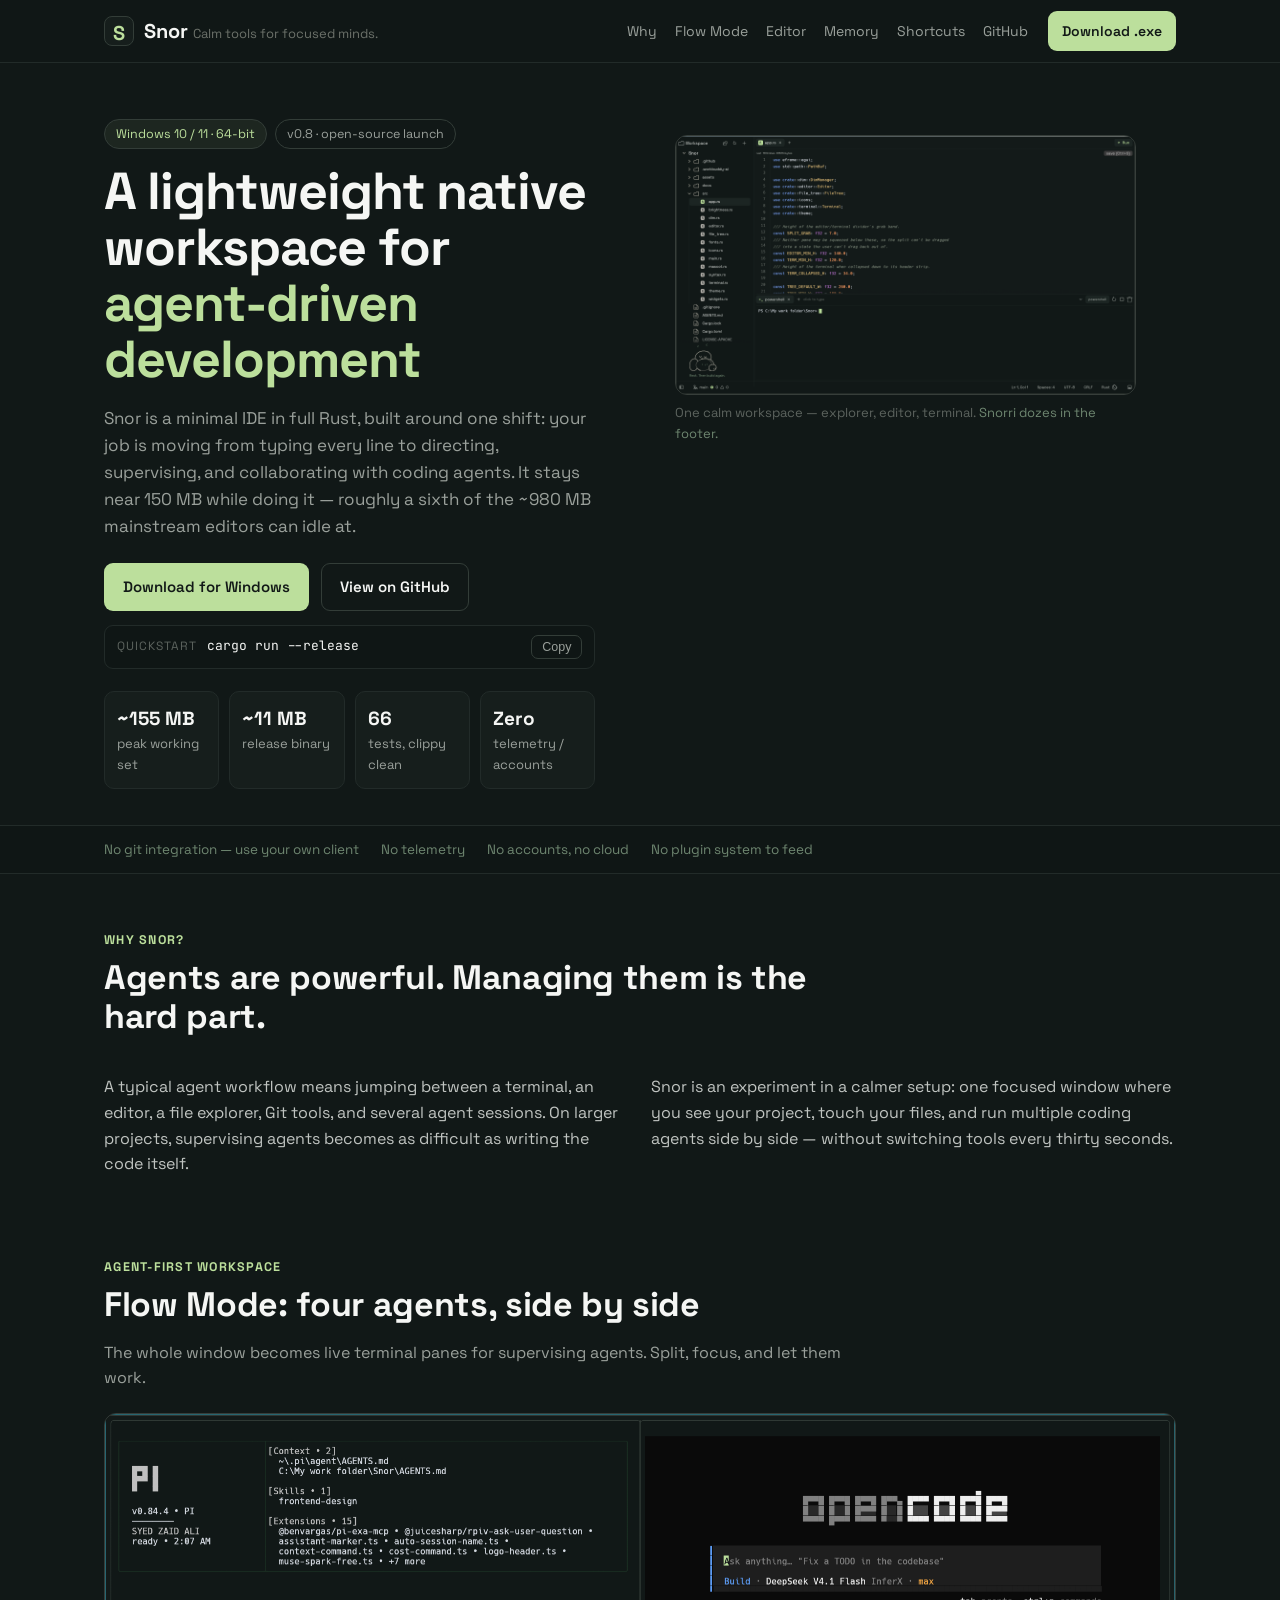
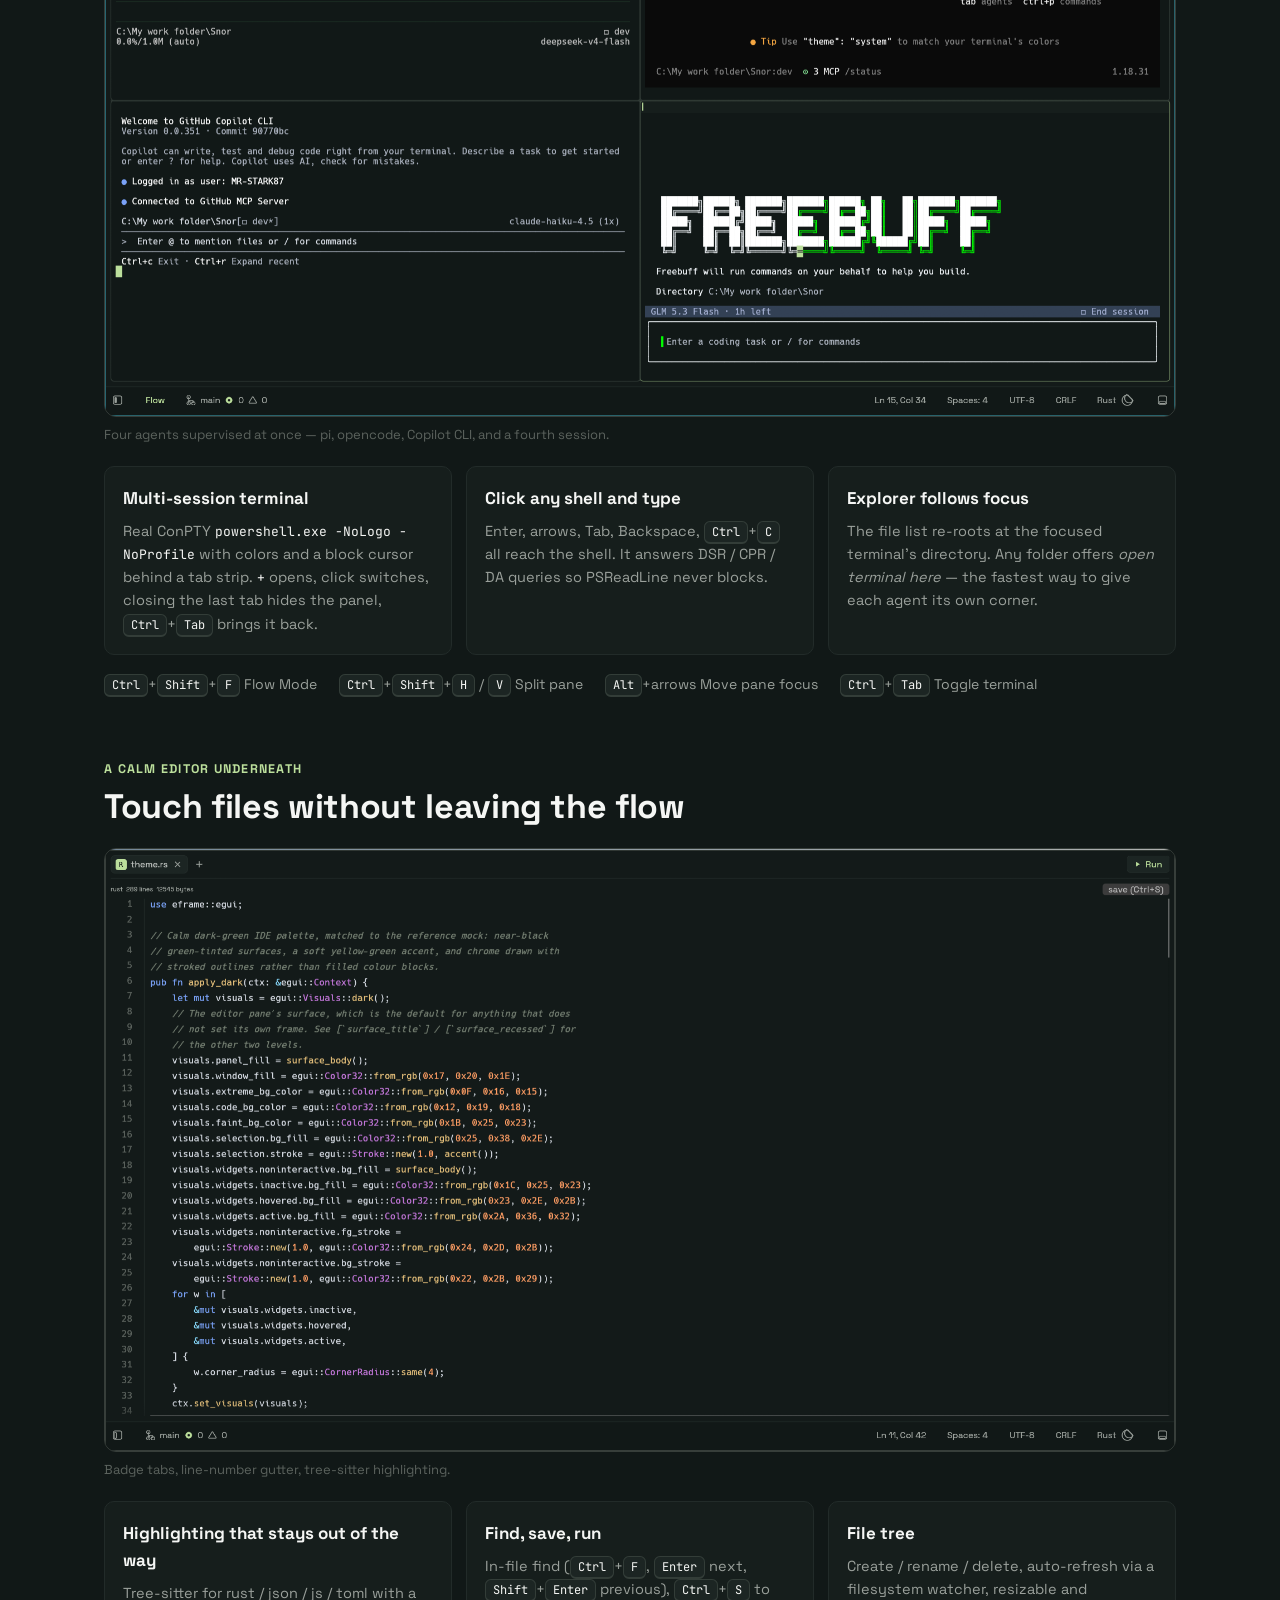
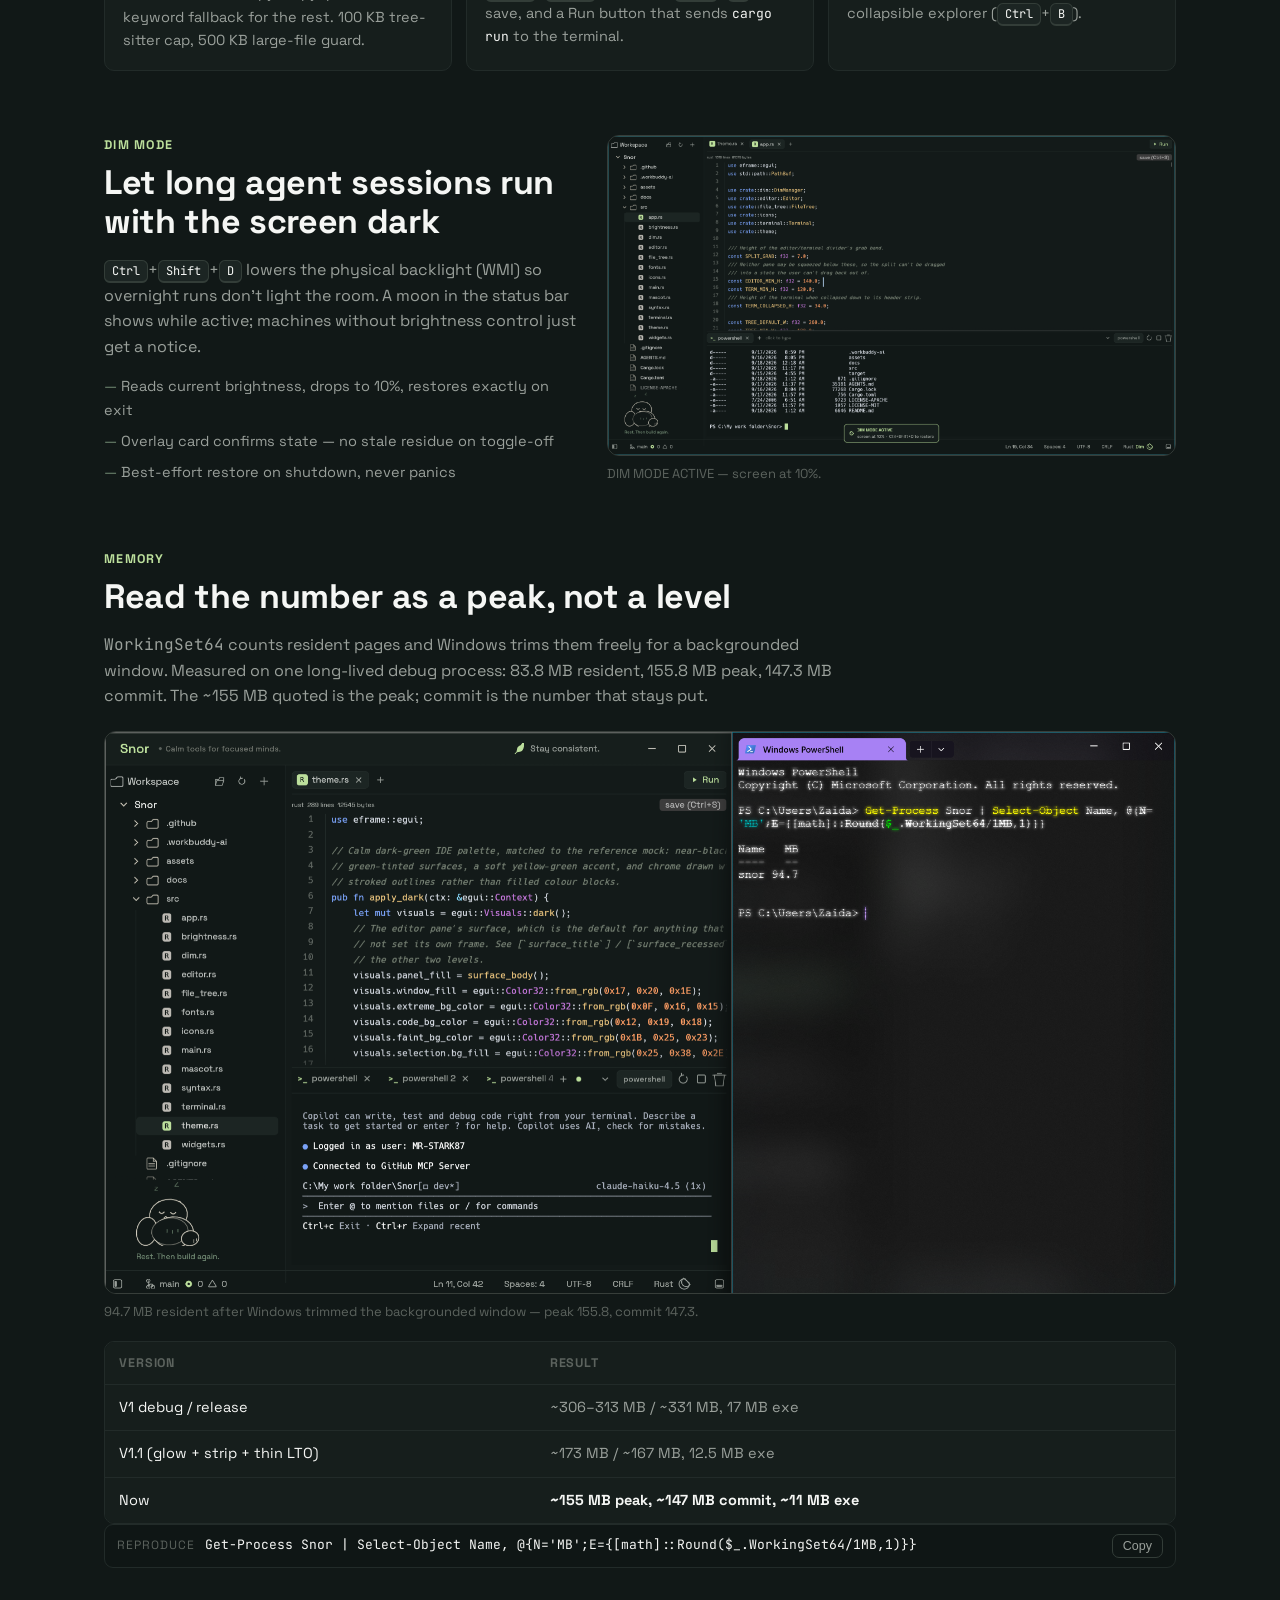
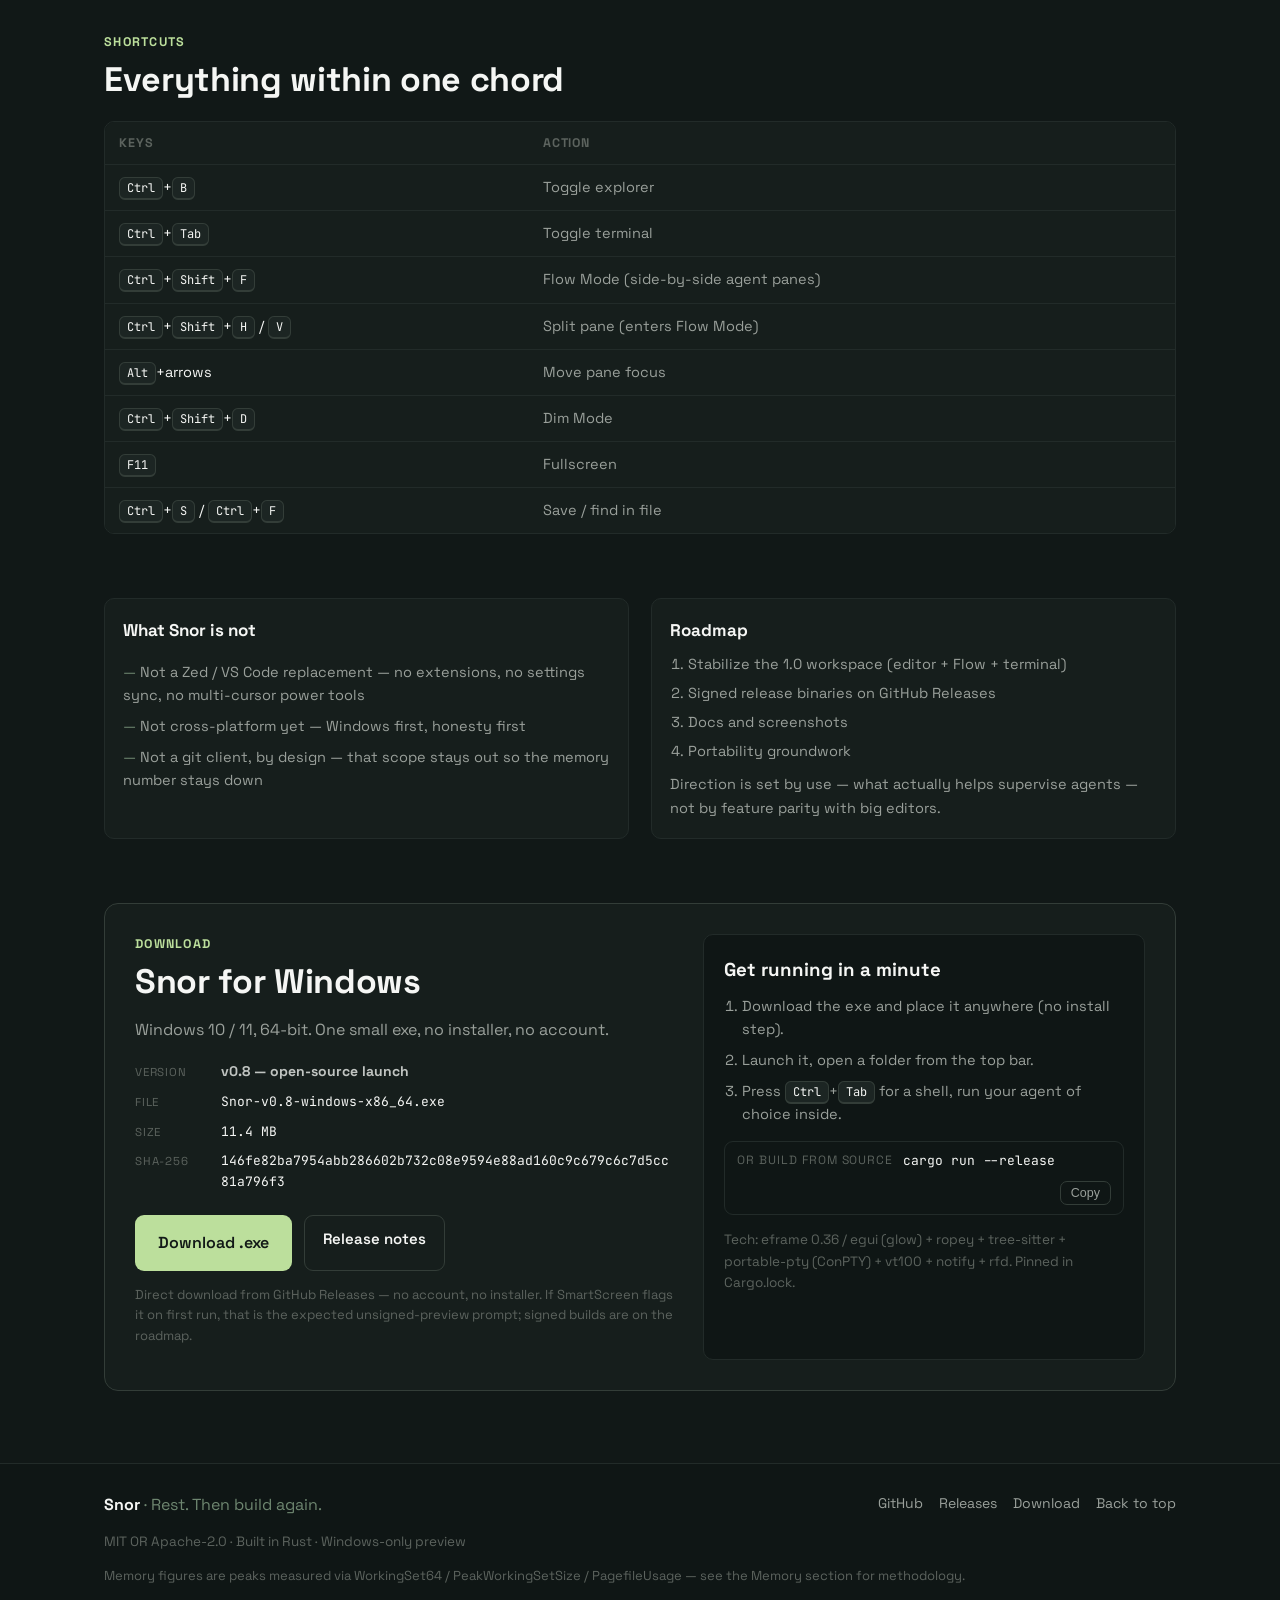
==== commit 6ea94458: "feat: wire download buttons to v0.8 GitHub Release asset, drop mock exe" ====
--- a/index.html
+++ b/index.html
@@ -39,7 +39,7 @@
       <div class="hero-copy">
         <p class="pill-row">
           <span class="pill">Windows 10 / 11 · 64-bit</span>
-          <span class="pill pill-ghost">v0.1.0 preview · mock binary</span>
+          <span class="pill pill-ghost">v0.8 · open-source launch</span>
         </p>
         <h1>A lightweight native workspace for <span class="accent">agent-driven development</span></h1>
         <p class="lede">
@@ -48,7 +48,7 @@
           It stays near 150&nbsp;MB while doing it — roughly a sixth of the ~980&nbsp;MB mainstream editors can idle at.
         </p>
         <div class="cta-row">
-          <a class="btn btn-primary" id="heroDownload" href="downloads/Snor-0.1.0-windows-x64.exe" download>Download for Windows</a>
+          <a class="btn btn-primary" id="heroDownload" href="https://github.com/MR-STARK87/Snor/releases/download/v0.8-snor/Snor-v0.8-windows-x86_64.exe">Download for Windows</a>
           <a class="btn btn-ghost" href="https://github.com/MR-STARK87/Snor" target="_blank" rel="noopener">View on GitHub</a>
         </div>
         <div class="quickstart">
@@ -56,7 +56,6 @@
           <code>cargo run --release</code>
           <button class="copy-btn" data-copy="cargo run --release" type="button">Copy</button>
         </div>
-        <p class="mock-note" id="mockNote" hidden>Mock binary — the signed GitHub Release build is still being prepared. This placeholder verifies the download flow end to end.</p>
         <dl class="stats">
           <div><dt>~155 MB</dt><dd>peak working set</dd></div>
           <div><dt>~11 MB</dt><dd>release binary</dd></div>
@@ -262,16 +261,16 @@
           <h2>Snor for Windows</h2>
           <p class="sub">Windows 10 / 11, 64-bit. One small exe, no installer, no account.</p>
           <ul class="dl-meta">
-            <li><span>Version</span><strong id="dlVersion">v0.1.0 (mock)</strong></li>
-            <li><span>File</span><code>Snor-0.1.0-windows-x64.exe</code></li>
-            <li><span>Size</span><code id="dlSize">~11 MB (placeholder)</code></li>
-            <li><span>SHA-256</span><code id="dlSha">mock — see version.json</code></li>
+            <li><span>Version</span><strong id="dlVersion">v0.8 — open-source launch</strong></li>
+            <li><span>File</span><code>Snor-v0.8-windows-x86_64.exe</code></li>
+            <li><span>Size</span><code id="dlSize">11.4 MB</code></li>
+            <li><span>SHA-256</span><code id="dlSha">146fe82ba7954abb286602b732c08e9594e88ad160c9c679c6c7d5cc81a796f3</code></li>
           </ul>
           <div class="cta-row">
-            <a class="btn btn-primary btn-big" id="mainDownload" href="downloads/Snor-0.1.0-windows-x64.exe" download>Download .exe</a>
-            <a class="btn btn-ghost" href="https://github.com/MR-STARK87/Snor/releases" target="_blank" rel="noopener">GitHub Releases</a>
+            <a class="btn btn-primary btn-big" id="mainDownload" href="https://github.com/MR-STARK87/Snor/releases/download/v0.8-snor/Snor-v0.8-windows-x86_64.exe">Download .exe</a>
+            <a class="btn btn-ghost" href="https://github.com/MR-STARK87/Snor/releases/tag/v0.8-snor" target="_blank" rel="noopener">Release notes</a>
           </div>
-          <p class="fineprint">Mock binary for now — it verifies the download plumbing while the signed release is prepared. Expect a SmartScreen prompt on unsigned previews; the final build will be signed. Replacing it later is one swap: point <code>downloads/</code> at the release asset or set the release URL in <code>version.json</code>.</p>
+          <p class="fineprint">Direct download from GitHub Releases — no account, no installer. If SmartScreen flags it on first run, that is the expected unsigned-preview prompt; signed builds are on the roadmap.</p>
         </div>
         <div class="dl-steps">
           <h3>Get running in a minute</h3>
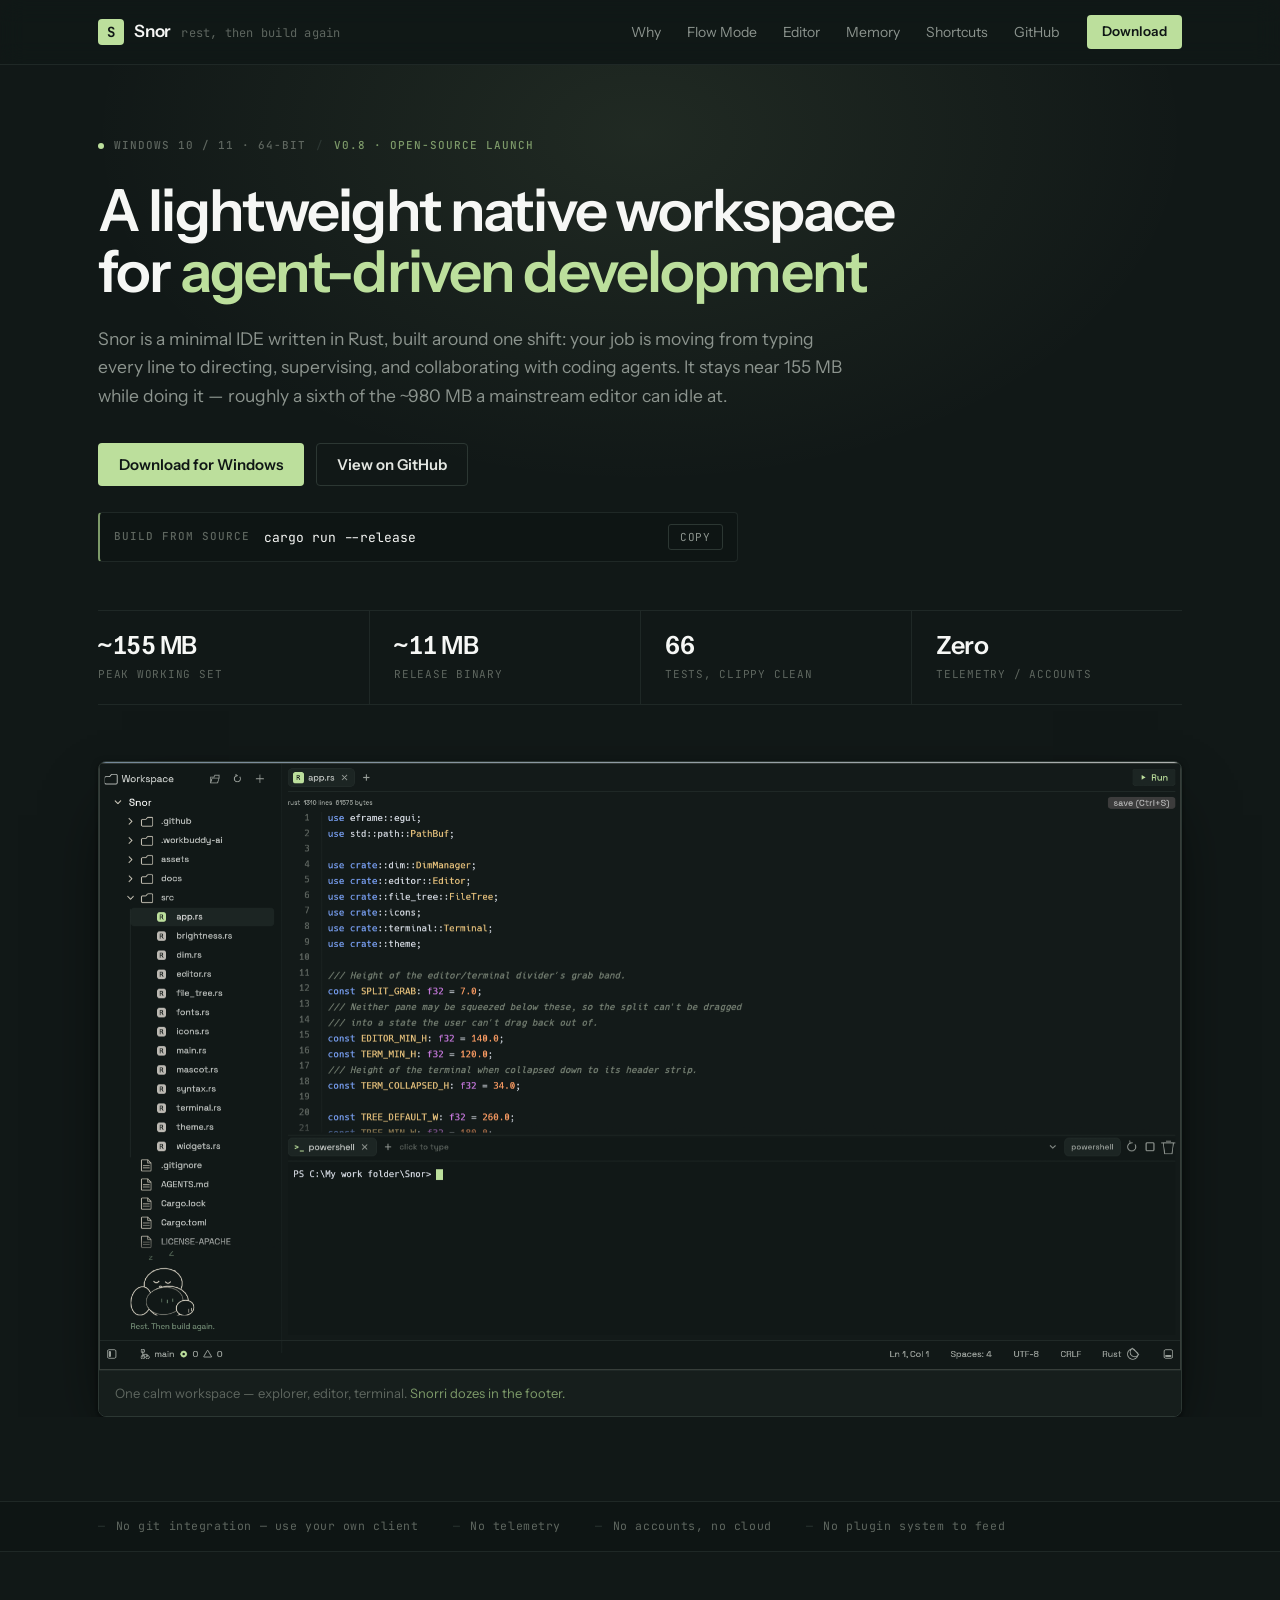
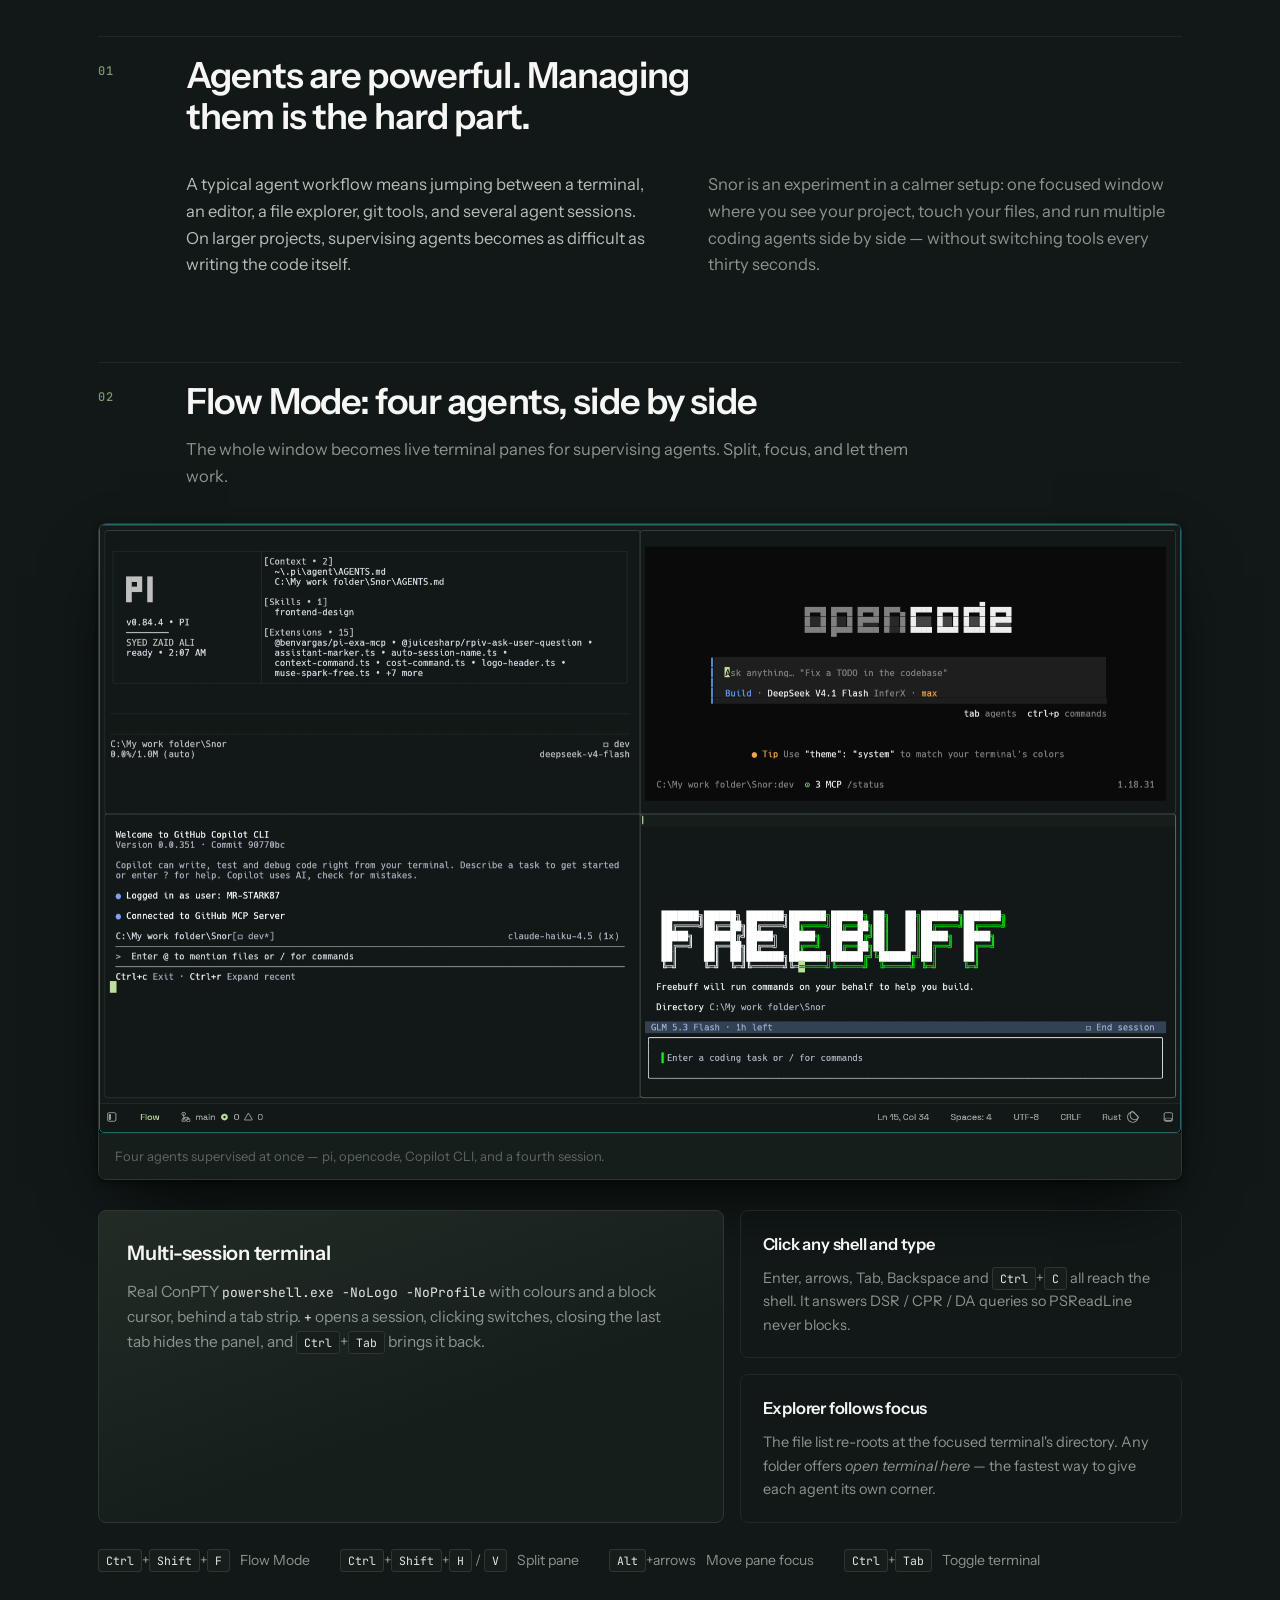
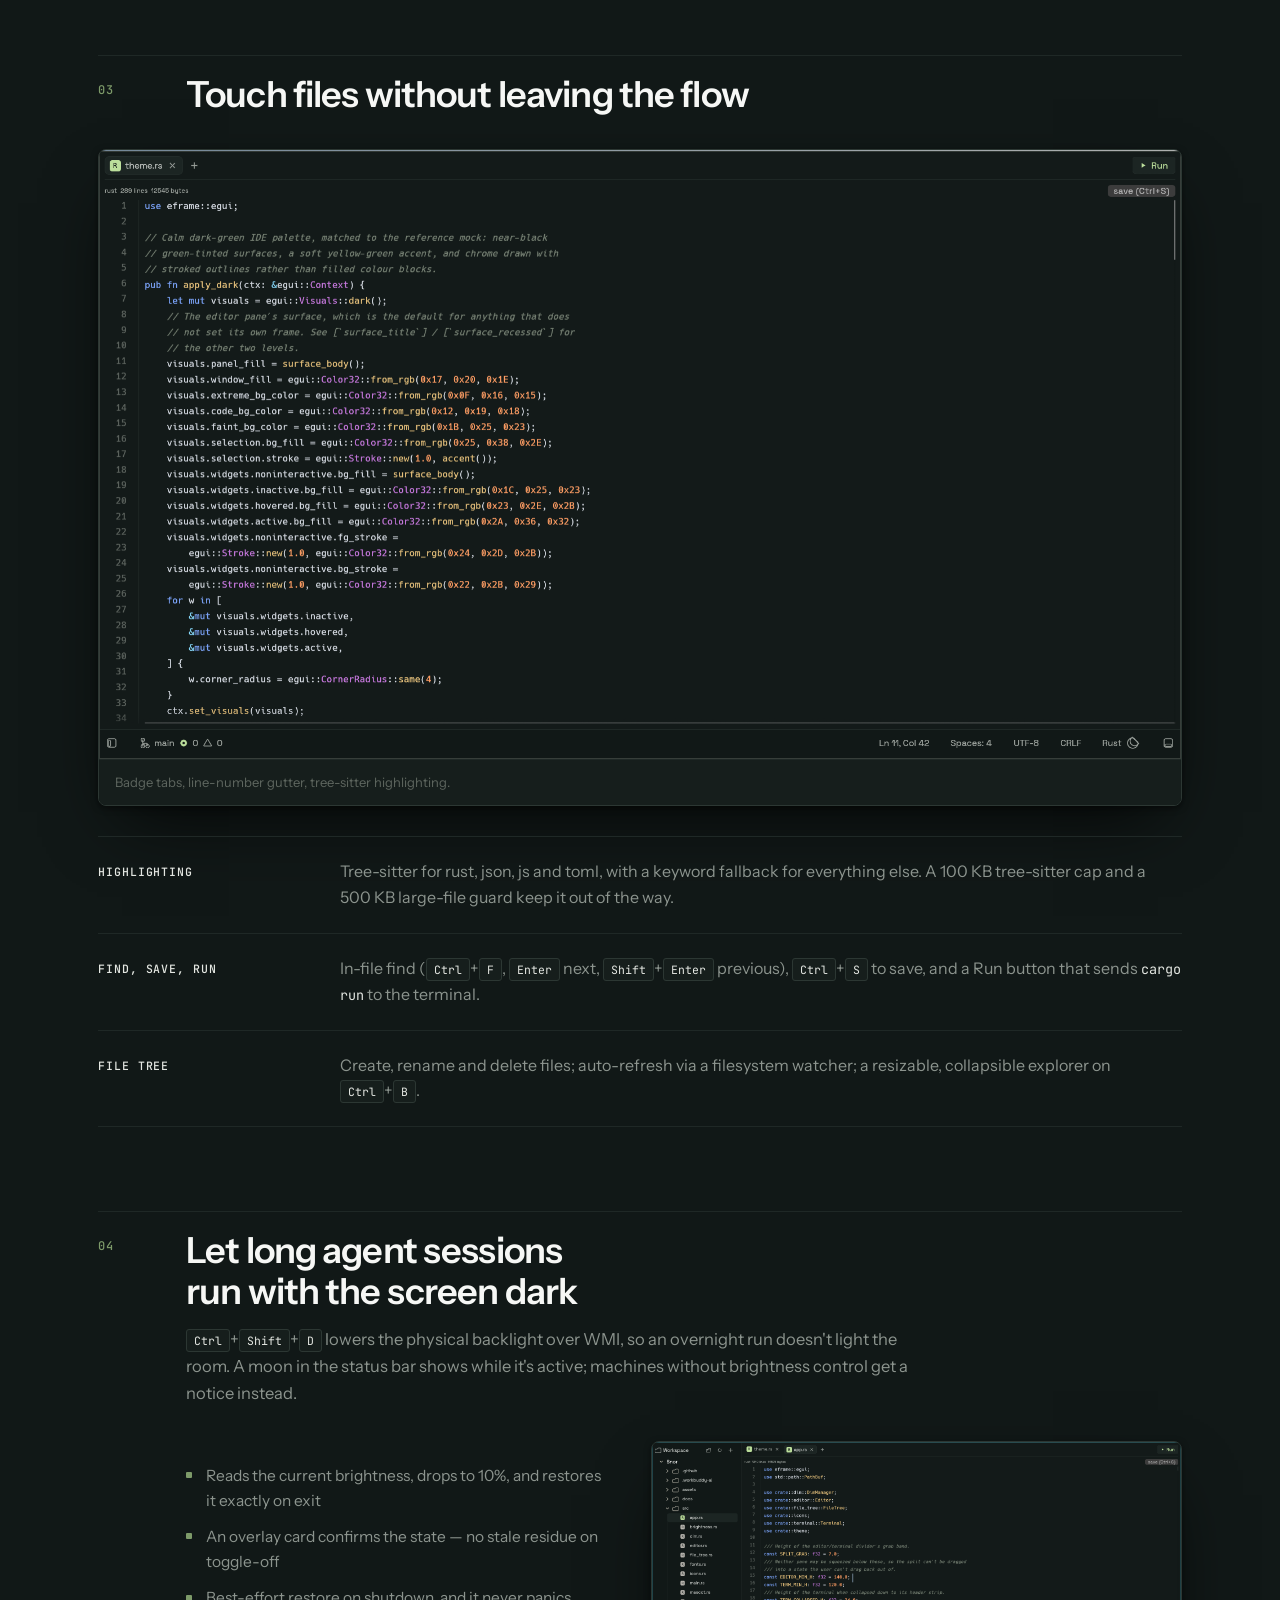
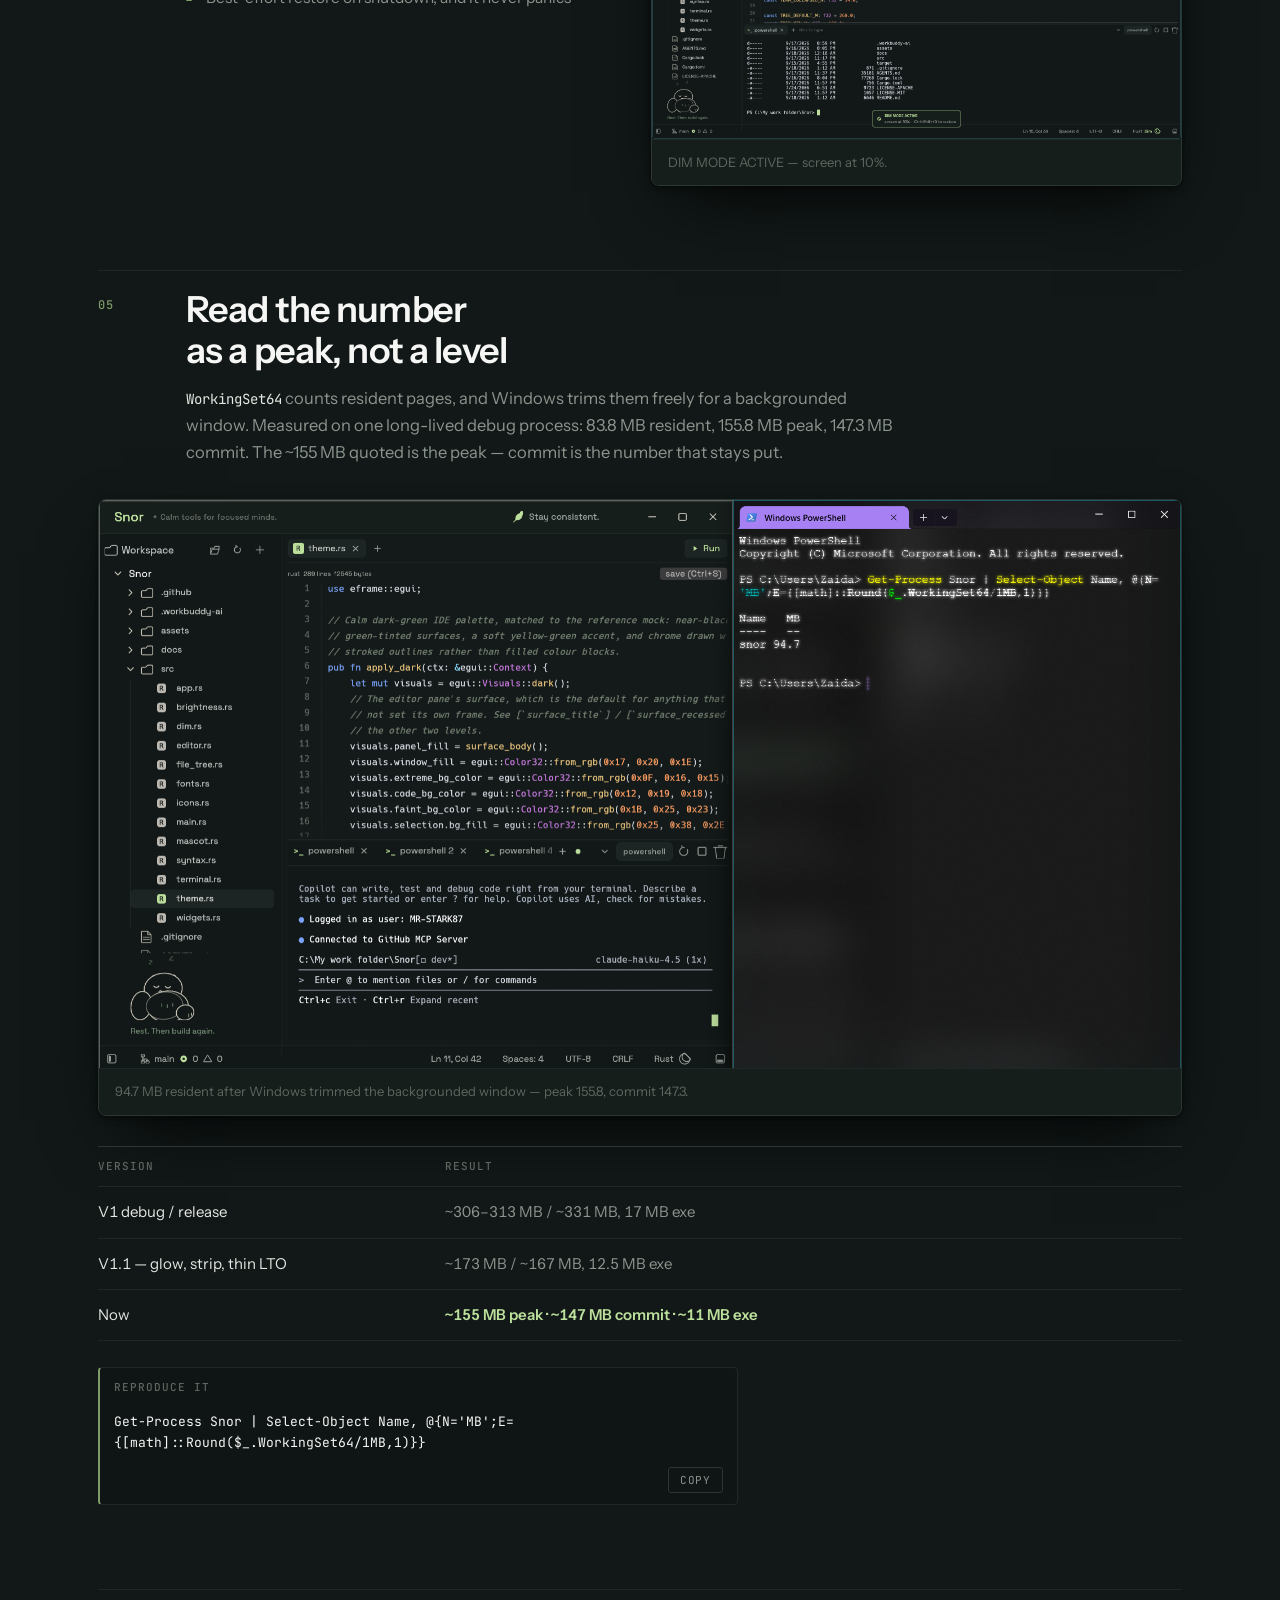
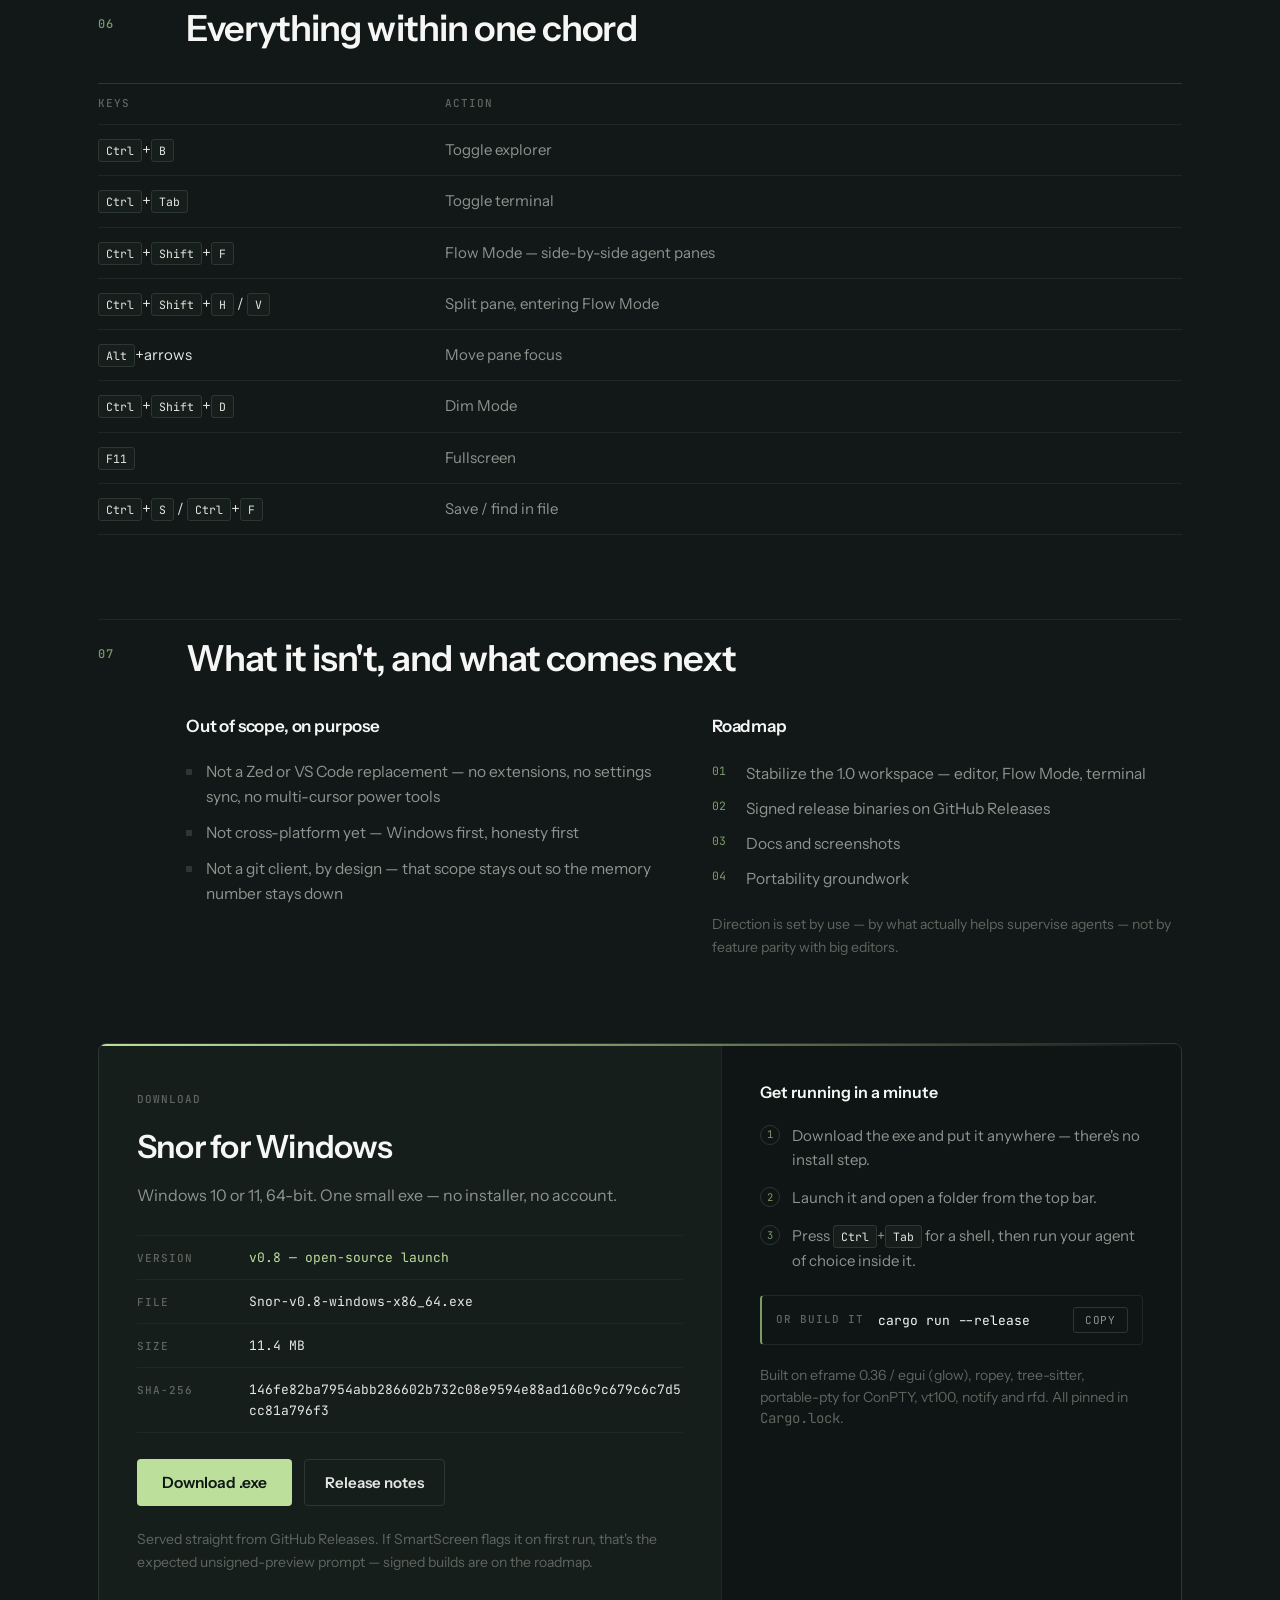
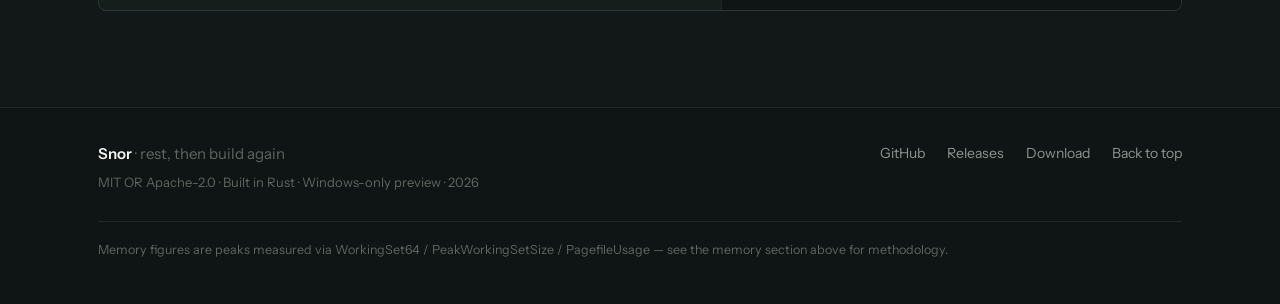
==== commit 5a710f37: "Redesign landing page: editorial layout, numbered sections, ruled structure The page read as a gener" ====
--- a/index.html
+++ b/index.html
@@ -4,19 +4,38 @@
   <meta charset="UTF-8" />
   <meta name="viewport" content="width=device-width, initial-scale=1.0" />
   <title>Snor — a lightweight native workspace for agent-driven development</title>
-  <meta name="description" content="Snor is a minimal IDE in full Rust that stays near 150 MB while you supervise multiple coding agents side by side. Windows-only preview. No telemetry, no accounts, no bloat." />
+  <meta name="description" content="Snor is a minimal IDE written in Rust that stays near 155 MB while you supervise several coding agents side by side. Windows-only preview. No telemetry, no accounts, no bloat." />
+  <meta name="theme-color" content="#111817" />
+  <meta name="color-scheme" content="dark" />
+
+  <meta property="og:type" content="website" />
+  <meta property="og:site_name" content="Snor" />
+  <meta property="og:title" content="Snor — a lightweight native workspace for agent-driven development" />
+  <meta property="og:description" content="A minimal Rust IDE that stays near 155 MB while you run four coding agents side by side. No telemetry, no accounts." />
+  <meta property="og:url" content="https://mr-stark87.github.io/snor-site/" />
+  <meta property="og:image" content="https://mr-stark87.github.io/snor-site/assets/screenshots/hero.png" />
+  <meta property="og:image:width" content="1920" />
+  <meta property="og:image:height" content="1080" />
+  <meta name="twitter:card" content="summary_large_image" />
+  <meta name="twitter:title" content="Snor — a lightweight native workspace for agent-driven development" />
+  <meta name="twitter:description" content="A minimal Rust IDE that stays near 155 MB while you run four coding agents side by side." />
+  <meta name="twitter:image" content="https://mr-stark87.github.io/snor-site/assets/screenshots/hero.png" />
+
   <link rel="preconnect" href="https://fonts.googleapis.com" />
   <link rel="preconnect" href="https://fonts.gstatic.com" crossorigin />
-  <link href="https://fonts.googleapis.com/css2?family=Space+Grotesk:wght@400;500;600;700&family=JetBrains+Mono:wght@400;500&display=swap" rel="stylesheet" />
+  <link href="https://fonts.googleapis.com/css2?family=Instrument+Sans:wght@400;500;600;700&family=JetBrains+Mono:wght@400;500;600&display=swap" rel="stylesheet" />
   <link rel="stylesheet" href="styles.css" />
-  <link rel="icon" href="data:image/svg+xml,%3Csvg xmlns='http://www.w3.org/2000/svg' viewBox='0 0 32 32'%3E%3Crect width='32' height='32' rx='7' fill='%23111817'/%3E%3Ctext x='16' y='22' font-family='sans-serif' font-weight='700' font-size='16' fill='%23BCDF9C' text-anchor='middle'%3ES%3C/text%3E%3C/svg%3E" />
+  <link rel="icon" href="data:image/svg+xml,%3Csvg xmlns='http://www.w3.org/2000/svg' viewBox='0 0 32 32'%3E%3Crect width='32' height='32' rx='5' fill='%23bcdf9c'/%3E%3Ctext x='16' y='23' font-family='ui-monospace,Consolas,monospace' font-weight='700' font-size='18' fill='%230f1615' text-anchor='middle'%3ES%3C/text%3E%3C/svg%3E" />
 </head>
 <body>
+  <a class="skip-link" href="#main">Skip to content</a>
+
   <header class="site-header">
-    <div class="wrap header-inner">
-      <a class="brand" href="#top" aria-label="Snor home">
-        <span class="brand-mark">S</span>
-        <span class="brand-text">Snor <span class="brand-tag">Calm tools for focused minds.</span></span>
+    <div class="shell header-inner">
+      <a class="brand" href="#top" aria-label="Snor — back to top">
+        <span class="brand-mark" aria-hidden="true">S</span>
+        <span>Snor</span>
+        <span class="brand-tag">rest, then build again</span>
       </a>
       <nav class="site-nav" id="siteNav" aria-label="Primary">
         <a href="#why">Why</a>
@@ -27,51 +46,63 @@
         <a href="https://github.com/MR-STARK87/Snor" target="_blank" rel="noopener">GitHub</a>
       </nav>
       <div class="header-actions">
-        <a class="btn btn-small btn-primary" href="#download">Download .exe</a>
-        <button class="nav-toggle" id="navToggle" aria-label="Toggle navigation" aria-expanded="false">Menu</button>
+        <a class="btn btn-primary btn-small" href="#download">Download</a>
+        <button class="nav-toggle" id="navToggle" type="button" aria-controls="siteNav" aria-expanded="false">Menu</button>
       </div>
     </div>
   </header>
 
-  <main id="top">
-    <!-- HERO -->
-    <section class="hero wrap">
-      <div class="hero-copy">
-        <p class="pill-row">
-          <span class="pill">Windows 10 / 11 · 64-bit</span>
-          <span class="pill pill-ghost">v0.8 · open-source launch</span>
+  <main id="main">
+
+    <!-- ================= HERO ================= -->
+    <section class="hero" id="top">
+      <div class="shell">
+        <p class="eyebrow label">
+          <span class="dot" aria-hidden="true"></span>
+          <span>Windows 10 / 11 · 64-bit</span>
+          <span class="sep" aria-hidden="true">/</span>
+          <span class="tag">v0.8 · open-source launch</span>
         </p>
-        <h1>A lightweight native workspace for <span class="accent">agent-driven development</span></h1>
+
+        <h1>A lightweight native workspace for <em>agent-driven development</em></h1>
+
         <p class="lede">
-          Snor is a minimal IDE in full Rust, built around one shift: your job is moving
-          from typing every line to directing, supervising, and collaborating with coding agents.
-          It stays near 150&nbsp;MB while doing it — roughly a sixth of the ~980&nbsp;MB mainstream editors can idle at.
+          Snor is a minimal IDE written in Rust, built around one shift: your job is moving from
+          typing every line to directing, supervising, and collaborating with coding agents. It
+          stays near 155&nbsp;MB while doing it — roughly a sixth of the ~980&nbsp;MB a mainstream
+          editor can idle at.
         </p>
+
         <div class="cta-row">
           <a class="btn btn-primary" id="heroDownload" href="https://github.com/MR-STARK87/Snor/releases/download/v0.8-snor/Snor-v0.8-windows-x86_64.exe">Download for Windows</a>
           <a class="btn btn-ghost" href="https://github.com/MR-STARK87/Snor" target="_blank" rel="noopener">View on GitHub</a>
         </div>
+
         <div class="quickstart">
-          <span class="quickstart-label">Quickstart</span>
+          <span class="label">Build from source</span>
           <code>cargo run --release</code>
           <button class="copy-btn" data-copy="cargo run --release" type="button">Copy</button>
         </div>
+
         <dl class="stats">
           <div><dt>~155 MB</dt><dd>peak working set</dd></div>
           <div><dt>~11 MB</dt><dd>release binary</dd></div>
           <div><dt>66</dt><dd>tests, clippy clean</dd></div>
           <div><dt>Zero</dt><dd>telemetry / accounts</dd></div>
         </dl>
-      </div>
-      <figure class="hero-shot">
-        <img src="assets/screenshots/hero.png" alt="Snor workspace: file tree, highlighted editor and a live shell" loading="eager" />
-        <figcaption>One calm workspace — explorer, editor, terminal. <span class="fig-dim">Snorri dozes in the footer.</span></figcaption>
-      </figure>
-    </section>
-
-    <!-- LEAN STRIP -->
+
+        <figure class="frame hero-shot">
+          <img src="assets/screenshots/hero.png" width="1920" height="1080"
+               alt="The Snor workspace: a file tree on the left, a highlighted Rust file in the editor, and a PowerShell session below it."
+               loading="eager" fetchpriority="high" decoding="async" />
+          <figcaption>One calm workspace — explorer, editor, terminal. <span class="fig-dim">Snorri dozes in the footer.</span></figcaption>
+        </figure>
+      </div>
+    </section>
+
+    <!-- ================= LEAN STRIP ================= -->
     <section class="strip">
-      <div class="wrap strip-inner">
+      <div class="shell strip-inner">
         <span>No git integration — use your own client</span>
         <span>No telemetry</span>
         <span>No accounts, no cloud</span>
@@ -79,231 +110,338 @@
       </div>
     </section>
 
-    <!-- WHY -->
-    <section class="section wrap" id="why">
-      <div class="section-head">
-        <p class="kicker">Why Snor?</p>
-        <h2>Agents are powerful. Managing them is the hard part.</h2>
-      </div>
-      <div class="two-col">
-        <p>
-          A typical agent workflow means jumping between a terminal, an editor, a file explorer,
-          Git tools, and several agent sessions. On larger projects, supervising agents becomes
-          as difficult as writing the code itself.
-        </p>
-        <p>
-          Snor is an experiment in a calmer setup: one focused window where you see your project,
-          touch your files, and run multiple coding agents side by side — without switching tools
-          every thirty seconds.
-        </p>
-      </div>
-    </section>
-
-    <!-- FLOW -->
-    <section class="section wrap" id="flow">
-      <div class="section-head">
-        <p class="kicker">Agent-first workspace</p>
-        <h2>Flow Mode: four agents, side by side</h2>
-        <p class="sub">The whole window becomes live terminal panes for supervising agents. Split, focus, and let them work.</p>
-      </div>
-      <figure class="shot">
-        <img src="assets/screenshots/flow.png" alt="Flow Mode: four live terminal panes running different agents" loading="lazy" />
-        <figcaption>Four agents supervised at once — pi, opencode, Copilot CLI, and a fourth session.</figcaption>
-      </figure>
-      <div class="cards">
-        <div class="card">
-          <h3>Multi-session terminal</h3>
-          <p>Real ConPTY <code>powershell.exe -NoLogo -NoProfile</code> with colors and a block cursor behind a tab strip. <code>+</code> opens, click switches, closing the last tab hides the panel, <kbd>Ctrl</kbd>+<kbd>Tab</kbd> brings it back.</p>
-        </div>
-        <div class="card">
-          <h3>Click any shell and type</h3>
-          <p>Enter, arrows, Tab, Backspace, <kbd>Ctrl</kbd>+<kbd>C</kbd> all reach the shell. It answers DSR / CPR / DA queries so PSReadLine never blocks.</p>
-        </div>
-        <div class="card">
-          <h3>Explorer follows focus</h3>
-          <p>The file list re-roots at the focused terminal's directory. Any folder offers <em>open terminal here</em> — the fastest way to give each agent its own corner.</p>
-        </div>
-      </div>
-      <ul class="keys">
-        <li><span><kbd>Ctrl</kbd>+<kbd>Shift</kbd>+<kbd>F</kbd></span> Flow Mode</li>
-        <li><span><kbd>Ctrl</kbd>+<kbd>Shift</kbd>+<kbd>H</kbd> / <kbd>V</kbd></span> Split pane</li>
-        <li><span><kbd>Alt</kbd>+arrows</span> Move pane focus</li>
-        <li><span><kbd>Ctrl</kbd>+<kbd>Tab</kbd></span> Toggle terminal</li>
-      </ul>
-    </section>
-
-    <!-- EDITOR -->
-    <section class="section wrap" id="editor">
-      <div class="section-head">
-        <p class="kicker">A calm editor underneath</p>
-        <h2>Touch files without leaving the flow</h2>
-      </div>
-      <figure class="shot">
-        <img src="assets/screenshots/editor.png" alt="Editor: highlighted Rust with line-number gutter" loading="lazy" />
-        <figcaption>Badge tabs, line-number gutter, tree-sitter highlighting.</figcaption>
-      </figure>
-      <div class="cards">
-        <div class="card">
-          <h3>Highlighting that stays out of the way</h3>
-          <p>Tree-sitter for rust / json / js / toml with a keyword fallback for the rest. 100&nbsp;KB tree-sitter cap, 500&nbsp;KB large-file guard.</p>
-        </div>
-        <div class="card">
-          <h3>Find, save, run</h3>
-          <p>In-file find (<kbd>Ctrl</kbd>+<kbd>F</kbd>, <kbd>Enter</kbd> next, <kbd>Shift</kbd>+<kbd>Enter</kbd> previous), <kbd>Ctrl</kbd>+<kbd>S</kbd> to save, and a Run button that sends <code>cargo run</code> to the terminal.</p>
-        </div>
-        <div class="card">
-          <h3>File tree</h3>
-          <p>Create / rename / delete, auto-refresh via a filesystem watcher, resizable and collapsible explorer (<kbd>Ctrl</kbd>+<kbd>B</kbd>).</p>
-        </div>
-      </div>
-    </section>
-
-    <!-- DIM -->
-    <section class="section wrap" id="dim">
-      <div class="grid-2">
+    <!-- ================= 01 WHY ================= -->
+    <section class="sec" id="why">
+      <div class="shell">
+        <div class="sec-head">
+          <p class="sec-num">01</p>
+          <div>
+            <h2>Agents are powerful. Managing them is the hard part.</h2>
+          </div>
+        </div>
+        <div class="sec-body prose-2">
+          <p>
+            A typical agent workflow means jumping between a terminal, an editor, a file explorer,
+            git tools, and several agent sessions. On larger projects, supervising agents becomes
+            as difficult as writing the code itself.
+          </p>
+          <p>
+            Snor is an experiment in a calmer setup: one focused window where you see your project,
+            touch your files, and run multiple coding agents side by side — without switching tools
+            every thirty seconds.
+          </p>
+        </div>
+      </div>
+    </section>
+
+    <!-- ================= 02 FLOW ================= -->
+    <section class="sec" id="flow">
+      <div class="shell">
+        <div class="sec-head">
+          <p class="sec-num">02</p>
+          <div>
+            <h2>Flow Mode: four agents, side by side</h2>
+            <p class="sec-lede">
+              The whole window becomes live terminal panes for supervising agents. Split, focus,
+              and let them work.
+            </p>
+          </div>
+        </div>
+
+        <div class="sec-body">
+          <figure class="frame">
+            <img src="assets/screenshots/flow.png" width="1920" height="1080"
+                 alt="Flow Mode: four live terminal panes, each running a different coding agent — pi, opencode, GitHub Copilot CLI, and Freebuff."
+                 loading="lazy" decoding="async" />
+            <figcaption>Four agents supervised at once — pi, opencode, Copilot CLI, and a fourth session.</figcaption>
+          </figure>
+
+          <div class="feature-split">
+            <div class="f-lead">
+              <h3>Multi-session terminal</h3>
+              <p>
+                Real ConPTY <code>powershell.exe -NoLogo -NoProfile</code> with colours and a block
+                cursor, behind a tab strip. <code>+</code> opens a session, clicking switches,
+                closing the last tab hides the panel, and <kbd>Ctrl</kbd>+<kbd>Tab</kbd> brings it back.
+              </p>
+            </div>
+            <div class="f-side">
+              <div class="f-mini">
+                <h3>Click any shell and type</h3>
+                <p>
+                  Enter, arrows, Tab, Backspace and <kbd>Ctrl</kbd>+<kbd>C</kbd> all reach the shell.
+                  It answers DSR / CPR / DA queries so PSReadLine never blocks.
+                </p>
+              </div>
+              <div class="f-mini">
+                <h3>Explorer follows focus</h3>
+                <p>
+                  The file list re-roots at the focused terminal's directory. Any folder offers
+                  <em>open terminal here</em> — the fastest way to give each agent its own corner.
+                </p>
+              </div>
+            </div>
+          </div>
+
+          <ul class="keys">
+            <li><span><kbd>Ctrl</kbd>+<kbd>Shift</kbd>+<kbd>F</kbd></span> Flow Mode</li>
+            <li><span><kbd>Ctrl</kbd>+<kbd>Shift</kbd>+<kbd>H</kbd> / <kbd>V</kbd></span> Split pane</li>
+            <li><span><kbd>Alt</kbd>+arrows</span> Move pane focus</li>
+            <li><span><kbd>Ctrl</kbd>+<kbd>Tab</kbd></span> Toggle terminal</li>
+          </ul>
+        </div>
+      </div>
+    </section>
+
+    <!-- ================= 03 EDITOR ================= -->
+    <section class="sec" id="editor">
+      <div class="shell">
+        <div class="sec-head">
+          <p class="sec-num">03</p>
+          <div>
+            <h2>Touch files without leaving the flow</h2>
+          </div>
+        </div>
+
+        <div class="sec-body">
+          <figure class="frame">
+            <img src="assets/screenshots/editor.png" width="1920" height="1080"
+                 alt="The Snor editor showing highlighted Rust source with a line-number gutter and a tree-sitter theme."
+                 loading="lazy" decoding="async" />
+            <figcaption>Badge tabs, line-number gutter, tree-sitter highlighting.</figcaption>
+          </figure>
+
+          <dl class="spec">
+            <div class="spec-row">
+              <dt>Highlighting</dt>
+              <dd>Tree-sitter for rust, json, js and toml, with a keyword fallback for everything else. A 100&nbsp;KB tree-sitter cap and a 500&nbsp;KB large-file guard keep it out of the way.</dd>
+            </div>
+            <div class="spec-row">
+              <dt>Find, save, run</dt>
+              <dd>In-file find (<kbd>Ctrl</kbd>+<kbd>F</kbd>, <kbd>Enter</kbd> next, <kbd>Shift</kbd>+<kbd>Enter</kbd> previous), <kbd>Ctrl</kbd>+<kbd>S</kbd> to save, and a Run button that sends <code>cargo run</code> to the terminal.</dd>
+            </div>
+            <div class="spec-row">
+              <dt>File tree</dt>
+              <dd>Create, rename and delete files; auto-refresh via a filesystem watcher; a resizable, collapsible explorer on <kbd>Ctrl</kbd>+<kbd>B</kbd>.</dd>
+            </div>
+          </dl>
+        </div>
+      </div>
+    </section>
+
+    <!-- ================= 04 DIM MODE ================= -->
+    <section class="sec" id="dim">
+      <div class="shell">
+        <div class="sec-head">
+          <p class="sec-num">04</p>
+          <div>
+            <h2>Let long agent sessions run with the screen dark</h2>
+            <p class="sec-lede">
+              <kbd>Ctrl</kbd>+<kbd>Shift</kbd>+<kbd>D</kbd> lowers the physical backlight over WMI,
+              so an overnight run doesn't light the room. A moon in the status bar shows while it's
+              active; machines without brightness control get a notice instead.
+            </p>
+          </div>
+        </div>
+
+        <div class="sec-body split-2">
+          <div>
+            <ul class="checklist">
+              <li>Reads the current brightness, drops to 10%, and restores it exactly on exit</li>
+              <li>An overlay card confirms the state — no stale residue on toggle-off</li>
+              <li>Best-effort restore on shutdown, and it never panics</li>
+            </ul>
+          </div>
+          <figure class="frame">
+            <img src="assets/screenshots/dim.png" width="1920" height="1080"
+                 alt="Dim Mode active: an overlay card reading DIM MODE ACTIVE with the screen at 10%, plus a moon indicator in the status bar."
+                 loading="lazy" decoding="async" />
+            <figcaption>DIM MODE ACTIVE — screen at 10%.</figcaption>
+          </figure>
+        </div>
+      </div>
+    </section>
+
+    <!-- ================= 05 MEMORY ================= -->
+    <section class="sec" id="memory">
+      <div class="shell">
+        <div class="sec-head">
+          <p class="sec-num">05</p>
+          <div>
+            <h2>Read the number as a peak, not a level</h2>
+            <p class="sec-lede">
+              <code>WorkingSet64</code> counts resident pages, and Windows trims them freely for a
+              backgrounded window. Measured on one long-lived debug process: 83.8&nbsp;MB resident,
+              155.8&nbsp;MB peak, 147.3&nbsp;MB commit. The ~155&nbsp;MB quoted is the peak — commit
+              is the number that stays put.
+            </p>
+          </div>
+        </div>
+
+        <div class="sec-body">
+          <figure class="frame">
+            <img src="assets/screenshots/memory.png" width="1920" height="1008"
+                 alt="A terminal showing Snor at 94.7 MB resident alongside the running application window."
+                 loading="lazy" decoding="async" />
+            <figcaption>94.7 MB resident after Windows trimmed the backgrounded window — peak 155.8, commit 147.3.</figcaption>
+          </figure>
+
+          <div class="table-wrap">
+            <table>
+              <thead>
+                <tr><th scope="col">Version</th><th scope="col">Result</th></tr>
+              </thead>
+              <tbody>
+                <tr><td>V1 debug / release</td><td>~306–313 MB / ~331 MB, 17 MB exe</td></tr>
+                <tr><td>V1.1 — glow, strip, thin LTO</td><td>~173 MB / ~167 MB, 12.5 MB exe</td></tr>
+                <tr><td>Now</td><td><strong>~155 MB peak · ~147 MB commit · ~11 MB exe</strong></td></tr>
+              </tbody>
+            </table>
+          </div>
+
+          <div class="quickstart">
+            <span class="label">Reproduce it</span>
+            <code>Get-Process Snor | Select-Object Name, @{N='MB';E={[math]::Round($_.WorkingSet64/1MB,1)}}</code>
+            <button class="copy-btn" data-copy="Get-Process Snor | Select-Object Name, @{N='MB';E={[math]::Round($_.WorkingSet64/1MB,1)}}" type="button">Copy</button>
+          </div>
+        </div>
+      </div>
+    </section>
+
+    <!-- ================= 06 SHORTCUTS ================= -->
+    <section class="sec" id="shortcuts">
+      <div class="shell">
+        <div class="sec-head">
+          <p class="sec-num">06</p>
+          <div>
+            <h2>Everything within one chord</h2>
+          </div>
+        </div>
+
+        <div class="sec-body">
+          <div class="table-wrap">
+            <table>
+              <thead>
+                <tr><th scope="col">Keys</th><th scope="col">Action</th></tr>
+              </thead>
+              <tbody>
+                <tr><td><kbd>Ctrl</kbd>+<kbd>B</kbd></td><td>Toggle explorer</td></tr>
+                <tr><td><kbd>Ctrl</kbd>+<kbd>Tab</kbd></td><td>Toggle terminal</td></tr>
+                <tr><td><kbd>Ctrl</kbd>+<kbd>Shift</kbd>+<kbd>F</kbd></td><td>Flow Mode — side-by-side agent panes</td></tr>
+                <tr><td><kbd>Ctrl</kbd>+<kbd>Shift</kbd>+<kbd>H</kbd> / <kbd>V</kbd></td><td>Split pane, entering Flow Mode</td></tr>
+                <tr><td><kbd>Alt</kbd>+arrows</td><td>Move pane focus</td></tr>
+                <tr><td><kbd>Ctrl</kbd>+<kbd>Shift</kbd>+<kbd>D</kbd></td><td>Dim Mode</td></tr>
+                <tr><td><kbd>F11</kbd></td><td>Fullscreen</td></tr>
+                <tr><td><kbd>Ctrl</kbd>+<kbd>S</kbd> / <kbd>Ctrl</kbd>+<kbd>F</kbd></td><td>Save / find in file</td></tr>
+              </tbody>
+            </table>
+          </div>
+        </div>
+      </div>
+    </section>
+
+    <!-- ================= 07 SCOPE ================= -->
+    <section class="sec" id="scope">
+      <div class="shell">
+        <div class="sec-head">
+          <p class="sec-num">07</p>
+          <div>
+            <h2>What it isn't, and what comes next</h2>
+          </div>
+        </div>
+
+        <div class="sec-body pair">
+          <div>
+            <h3>Out of scope, on purpose</h3>
+            <ul class="checklist is-limits">
+              <li>Not a Zed or VS&nbsp;Code replacement — no extensions, no settings sync, no multi-cursor power tools</li>
+              <li>Not cross-platform yet — Windows first, honesty first</li>
+              <li>Not a git client, by design — that scope stays out so the memory number stays down</li>
+            </ul>
+          </div>
+          <div>
+            <h3>Roadmap</h3>
+            <ol class="roadmap">
+              <li>Stabilize the 1.0 workspace — editor, Flow Mode, terminal</li>
+              <li>Signed release binaries on GitHub Releases</li>
+              <li>Docs and screenshots</li>
+              <li>Portability groundwork</li>
+            </ol>
+            <p class="note">Direction is set by use — by what actually helps supervise agents — not by feature parity with big editors.</p>
+          </div>
+        </div>
+      </div>
+    </section>
+
+    <!-- ================= DOWNLOAD ================= -->
+    <section class="sec" id="download">
+      <div class="shell">
+        <div class="dl">
+          <div class="dl-main">
+            <p class="label">Download</p>
+            <h2>Snor for Windows</h2>
+            <p class="lede">Windows 10 or 11, 64-bit. One small exe — no installer, no account.</p>
+
+            <ul class="dl-meta">
+              <li><span class="label">Version</span><strong id="dlVersion">v0.8 · open-source launch</strong></li>
+              <li><span class="label">File</span><code id="dlFile">Snor-v0.8-windows-x86_64.exe</code></li>
+              <li><span class="label">Size</span><code id="dlSize">11.4 MB</code></li>
+              <li><span class="label">SHA-256</span><code id="dlSha">146fe82ba7954abb286602b732c08e9594e88ad160c9c679c6c7d5cc81a796f3</code></li>
+            </ul>
+
+            <div class="cta-row">
+              <a class="btn btn-primary btn-big" id="mainDownload" href="https://github.com/MR-STARK87/Snor/releases/download/v0.8-snor/Snor-v0.8-windows-x86_64.exe">Download .exe</a>
+              <a class="btn btn-ghost" id="releaseNotes" href="https://github.com/MR-STARK87/Snor/releases/tag/v0.8-snor" target="_blank" rel="noopener">Release notes</a>
+            </div>
+
+            <p class="note">
+              Served straight from GitHub Releases. If SmartScreen flags it on first run, that's the
+              expected unsigned-preview prompt — signed builds are on the roadmap.
+            </p>
+          </div>
+
+          <div class="dl-side">
+            <h3>Get running in a minute</h3>
+            <ol class="dl-steps">
+              <li>Download the exe and put it anywhere — there's no install step.</li>
+              <li>Launch it and open a folder from the top bar.</li>
+              <li>Press <kbd>Ctrl</kbd>+<kbd>Tab</kbd> for a shell, then run your agent of choice inside it.</li>
+            </ol>
+
+            <div class="quickstart">
+              <span class="label">Or build it</span>
+              <code>cargo run --release</code>
+              <button class="copy-btn" data-copy="cargo run --release" type="button">Copy</button>
+            </div>
+
+            <p class="note">
+              Built on eframe 0.36 / egui (glow), ropey, tree-sitter, portable-pty for ConPTY, vt100,
+              notify and rfd. All pinned in <code>Cargo.lock</code>.
+            </p>
+          </div>
+        </div>
+      </div>
+    </section>
+  </main>
+
+  <footer class="site-footer">
+    <div class="shell">
+      <div class="footer-inner">
         <div>
-          <p class="kicker">Dim Mode</p>
-          <h2>Let long agent sessions run with the screen dark</h2>
-          <p class="sub"><kbd>Ctrl</kbd>+<kbd>Shift</kbd>+<kbd>D</kbd> lowers the physical backlight (WMI) so overnight runs don't light the room. A moon in the status bar shows while active; machines without brightness control just get a notice.</p>
-          <ul class="checklist">
-            <li>Reads current brightness, drops to 10%, restores exactly on exit</li>
-            <li>Overlay card confirms state — no stale residue on toggle-off</li>
-            <li>Best-effort restore on shutdown, never panics</li>
-          </ul>
-        </div>
-        <figure class="shot shot-tight">
-          <img src="assets/screenshots/dim.png" alt="Dim Mode: overlay card and status-bar indicator" loading="lazy" />
-          <figcaption>DIM MODE ACTIVE — screen at 10%.</figcaption>
-        </figure>
-      </div>
-    </section>
-
-    <!-- MEMORY -->
-    <section class="section wrap" id="memory">
-      <div class="section-head">
-        <p class="kicker">Memory</p>
-        <h2>Read the number as a peak, not a level</h2>
-        <p class="sub"><code>WorkingSet64</code> counts resident pages and Windows trims them freely for a backgrounded window. Measured on one long-lived debug process: 83.8&nbsp;MB resident, 155.8&nbsp;MB peak, 147.3&nbsp;MB commit. The ~155&nbsp;MB quoted is the peak; commit is the number that stays put.</p>
-      </div>
-      <figure class="shot">
-        <img src="assets/screenshots/memory.png" alt="Measured: 94.7 MB resident beside the running window" loading="lazy" />
-        <figcaption>94.7 MB resident after Windows trimmed the backgrounded window — peak 155.8, commit 147.3.</figcaption>
-      </figure>
-      <div class="table-wrap">
-        <table>
-          <thead><tr><th>Version</th><th>Result</th></tr></thead>
-          <tbody>
-            <tr><td>V1 debug / release</td><td>~306–313 MB / ~331 MB, 17 MB exe</td></tr>
-            <tr><td>V1.1 (glow + strip + thin LTO)</td><td>~173 MB / ~167 MB, 12.5 MB exe</td></tr>
-            <tr><td>Now</td><td><strong>~155 MB peak, ~147 MB commit, ~11 MB exe</strong></td></tr>
-          </tbody>
-        </table>
-      </div>
-      <div class="quickstart">
-        <span class="quickstart-label">Reproduce</span>
-        <code>Get-Process Snor | Select-Object Name, @{N='MB';E={[math]::Round($_.WorkingSet64/1MB,1)}}</code>
-        <button class="copy-btn" data-copy="Get-Process Snor | Select-Object Name, @{N='MB';E={[math]::Round($_.WorkingSet64/1MB,1)}}" type="button">Copy</button>
-      </div>
-    </section>
-
-    <!-- SHORTCUTS -->
-    <section class="section wrap" id="shortcuts">
-      <div class="section-head">
-        <p class="kicker">Shortcuts</p>
-        <h2>Everything within one chord</h2>
-      </div>
-      <div class="table-wrap">
-        <table>
-          <thead><tr><th>Keys</th><th>Action</th></tr></thead>
-          <tbody>
-            <tr><td><kbd>Ctrl</kbd>+<kbd>B</kbd></td><td>Toggle explorer</td></tr>
-            <tr><td><kbd>Ctrl</kbd>+<kbd>Tab</kbd></td><td>Toggle terminal</td></tr>
-            <tr><td><kbd>Ctrl</kbd>+<kbd>Shift</kbd>+<kbd>F</kbd></td><td>Flow Mode (side-by-side agent panes)</td></tr>
-            <tr><td><kbd>Ctrl</kbd>+<kbd>Shift</kbd>+<kbd>H</kbd> / <kbd>V</kbd></td><td>Split pane (enters Flow Mode)</td></tr>
-            <tr><td><kbd>Alt</kbd>+arrows</td><td>Move pane focus</td></tr>
-            <tr><td><kbd>Ctrl</kbd>+<kbd>Shift</kbd>+<kbd>D</kbd></td><td>Dim Mode</td></tr>
-            <tr><td><kbd>F11</kbd></td><td>Fullscreen</td></tr>
-            <tr><td><kbd>Ctrl</kbd>+<kbd>S</kbd> / <kbd>Ctrl</kbd>+<kbd>F</kbd></td><td>Save / find in file</td></tr>
-          </tbody>
-        </table>
-      </div>
-    </section>
-
-    <!-- NOT + ROADMAP -->
-    <section class="section wrap">
-      <div class="two-col">
-        <div class="card">
-          <h3>What Snor is not</h3>
-          <ul class="checklist">
-            <li>Not a Zed / VS Code replacement — no extensions, no settings sync, no multi-cursor power tools</li>
-            <li>Not cross-platform yet — Windows first, honesty first</li>
-            <li>Not a git client, by design — that scope stays out so the memory number stays down</li>
-          </ul>
-        </div>
-        <div class="card">
-          <h3>Roadmap</h3>
-          <ol class="roadmap">
-            <li>Stabilize the 1.0 workspace (editor + Flow + terminal)</li>
-            <li>Signed release binaries on GitHub Releases</li>
-            <li>Docs and screenshots</li>
-            <li>Portability groundwork</li>
-          </ol>
-          <p class="muted">Direction is set by use — what actually helps supervise agents — not by feature parity with big editors.</p>
-        </div>
-      </div>
-    </section>
-
-    <!-- DOWNLOAD -->
-    <section class="section wrap" id="download">
-      <div class="dl-card">
-        <div class="dl-info">
-          <p class="kicker">Download</p>
-          <h2>Snor for Windows</h2>
-          <p class="sub">Windows 10 / 11, 64-bit. One small exe, no installer, no account.</p>
-          <ul class="dl-meta">
-            <li><span>Version</span><strong id="dlVersion">v0.8 — open-source launch</strong></li>
-            <li><span>File</span><code>Snor-v0.8-windows-x86_64.exe</code></li>
-            <li><span>Size</span><code id="dlSize">11.4 MB</code></li>
-            <li><span>SHA-256</span><code id="dlSha">146fe82ba7954abb286602b732c08e9594e88ad160c9c679c6c7d5cc81a796f3</code></li>
-          </ul>
-          <div class="cta-row">
-            <a class="btn btn-primary btn-big" id="mainDownload" href="https://github.com/MR-STARK87/Snor/releases/download/v0.8-snor/Snor-v0.8-windows-x86_64.exe">Download .exe</a>
-            <a class="btn btn-ghost" href="https://github.com/MR-STARK87/Snor/releases/tag/v0.8-snor" target="_blank" rel="noopener">Release notes</a>
-          </div>
-          <p class="fineprint">Direct download from GitHub Releases — no account, no installer. If SmartScreen flags it on first run, that is the expected unsigned-preview prompt; signed builds are on the roadmap.</p>
-        </div>
-        <div class="dl-steps">
-          <h3>Get running in a minute</h3>
-          <ol>
-            <li>Download the exe and place it anywhere (no install step).</li>
-            <li>Launch it, open a folder from the top bar.</li>
-            <li>Press <kbd>Ctrl</kbd>+<kbd>Tab</kbd> for a shell, run your agent of choice inside.</li>
-          </ol>
-          <div class="quickstart quickstart-block">
-            <span class="quickstart-label">Or build from source</span>
-            <code>cargo run --release</code>
-            <button class="copy-btn" data-copy="cargo run --release" type="button">Copy</button>
-          </div>
-          <p class="muted">Tech: eframe 0.36 / egui (glow) + ropey + tree-sitter + portable-pty (ConPTY) + vt100 + notify + rfd. Pinned in Cargo.lock.</p>
-        </div>
-      </div>
-    </section>
-  </main>
-
-  <footer class="site-footer">
-    <div class="wrap footer-inner">
-      <div>
-        <p class="footer-brand">Snor <span>· Rest. Then build again.</span></p>
-        <p class="muted">MIT OR Apache-2.0 · Built in Rust · Windows-only preview</p>
-      </div>
-      <div class="footer-links">
-        <a href="https://github.com/MR-STARK87/Snor" target="_blank" rel="noopener">GitHub</a>
-        <a href="https://github.com/MR-STARK87/Snor/releases" target="_blank" rel="noopener">Releases</a>
-        <a href="#download">Download</a>
-        <a href="#top">Back to top</a>
+          <p class="footer-brand">Snor <span>· rest, then build again</span></p>
+          <p class="footer-meta">MIT OR Apache-2.0 · Built in Rust · Windows-only preview · <span data-year>2026</span></p>
+        </div>
+        <nav class="footer-links" aria-label="Footer">
+          <a href="https://github.com/MR-STARK87/Snor" target="_blank" rel="noopener">GitHub</a>
+          <a href="https://github.com/MR-STARK87/Snor/releases" target="_blank" rel="noopener">Releases</a>
+          <a href="#download">Download</a>
+          <a href="#top">Back to top</a>
+        </nav>
+      </div>
+      <div class="footer-rule">
+        <p>Memory figures are peaks measured via WorkingSet64 / PeakWorkingSetSize / PagefileUsage — see the memory section above for methodology.</p>
       </div>
     </div>
-    <p class="wrap fineprint">Memory figures are peaks measured via WorkingSet64 / PeakWorkingSetSize / PagefileUsage — see the Memory section for methodology.</p>
   </footer>
 
   <script src="app.js"></script>
--- a/styles.css
+++ b/styles.css
@@ -1,178 +1,900 @@
+/* ==========================================================================
+   Snor — landing site
+   --------------------------------------------------------------------------
+   Palette is lifted from the app itself: deep green-grey ground, moss accent.
+   Type splits by job — Instrument Sans carries prose, JetBrains Mono carries
+   structure (indices, labels, metadata). The mono is the product's own voice:
+   this is a tool you drive from a shell.
+
+   Layout note: boxes are reserved for things that are genuinely boxed — code,
+   the download panel. Everything else is separated by rules and space, which
+   is why the page does not read as a stack of identical cards.
+   ========================================================================== */
+
 :root {
-  --bg: #111817;
-  --surface-title: #161e1c;
-  --surface-body: #131a19;
-  --surface-recessed: #0f1615;
-  --panel: #1c2523;
-  --panel-hover: #232e2b;
-  --accent: #bcdf9c;
-  --on-accent: #121917;
-  --text: #c0c4c1;
-  --text-strong: #dcdddb;
-  --text-bright: #f5f6f4;
-  --dim: #9aa09b;
-  --faint: #5c635e;
-  --tagline: #6c716a;
-  --moss: #6e8670;
-  --glyph: #d0cbbd;
-  --hairline: #222b29;
-  --pane-edge: #333d38;
-  --window-edge: #373e3a;
-  --danger: #e06c75;
-  --radius: 10px;
-  --font: "Space Grotesk", system-ui, -apple-system, "Segoe UI", sans-serif;
+  /* --- surfaces ------------------------------------------------------- */
+  --ink:          #0b1110;
+  --bg:           #111817;
+  --bg-raise:     #161e1c;
+  --bg-recess:    #0e1514;
+
+  /* --- lines ---------------------------------------------------------- */
+  --line:         #1f2826;
+  --line-strong:  #2c3733;
+
+  /* --- type ----------------------------------------------------------- */
+  --text:         #b7bdb8;
+  --text-strong:  #e4e7e2;
+  --text-bright:  #f6f7f5;
+  --muted:        #8c948e;
+  --faint:        #5e665f;
+
+  /* --- accent --------------------------------------------------------- */
+  --accent:       #bcdf9c;
+  --accent-deep:  #7d9a69;
+  --accent-wash:  rgba(188, 223, 156, 0.07);
+  --on-accent:    #0f1615;
+
+  /* --- stacks --------------------------------------------------------- */
+  --sans: "Instrument Sans", system-ui, -apple-system, "Segoe UI", sans-serif;
   --mono: "JetBrains Mono", ui-monospace, SFMono-Regular, Consolas, monospace;
-}
-
-* { box-sizing: border-box; }
-html { scroll-behavior: smooth; }
+
+  /* --- layout --------------------------------------------------------- */
+  --wrap:     1140px;
+  --gutter:   28px;
+  --header-h: 64px;
+  --radius:   4px;
+  --radius-lg: 8px;
+
+  --ease: cubic-bezier(0.22, 0.61, 0.36, 1);
+}
+
+*, *::before, *::after { box-sizing: border-box; }
+
+html {
+  scroll-behavior: smooth;
+  /* Keeps anchor targets clear of the sticky header — without this every
+     in-page jump parks the heading underneath the nav bar. */
+  scroll-padding-top: calc(var(--header-h) + 24px);
+  -webkit-text-size-adjust: 100%;
+}
+
 body {
   margin: 0;
   background: var(--bg);
   color: var(--text);
-  font-family: var(--font);
+  font-family: var(--sans);
+  font-size: 16px;
+  line-height: 1.62;
+  -webkit-font-smoothing: antialiased;
+  -moz-osx-font-smoothing: grayscale;
+  font-feature-settings: "kern" 1;
+}
+
+::selection { background: var(--accent); color: var(--on-accent); }
+
+:focus-visible {
+  outline: 2px solid var(--accent);
+  outline-offset: 3px;
+  border-radius: 2px;
+}
+
+img { max-width: 100%; }
+
+/* Structural label: mono, uppercase, quiet. Used for indices, eyebrows,
+   metadata keys, table headers — anywhere the page is labelling rather
+   than speaking. */
+.label {
+  font-family: var(--mono);
+  font-size: 11px;
+  font-weight: 500;
+  letter-spacing: 0.09em;
+  text-transform: uppercase;
+  color: var(--faint);
+}
+
+.shell {
+  width: 100%;
+  max-width: var(--wrap);
+  margin: 0 auto;
+  padding: 0 var(--gutter);
+}
+
+.skip-link {
+  position: absolute;
+  left: -9999px;
+  top: 0;
+  z-index: 100;
+  background: var(--accent);
+  color: var(--on-accent);
+  padding: 10px 16px;
+  font-weight: 600;
+  text-decoration: none;
+}
+.skip-link:focus { left: 12px; top: 12px; }
+
+/* --------------------------------------------------------------------------
+   Header
+   -------------------------------------------------------------------------- */
+
+.site-header {
+  position: sticky;
+  top: 0;
+  z-index: 50;
+  background: color-mix(in srgb, var(--bg) 88%, transparent);
+  backdrop-filter: blur(12px) saturate(1.2);
+  border-bottom: 1px solid var(--line);
+}
+@supports not (background: color-mix(in srgb, red 50%, blue)) {
+  .site-header { background: rgba(17, 24, 23, 0.92); }
+}
+
+.header-inner {
+  display: flex;
+  align-items: center;
+  gap: 28px;
+  min-height: var(--header-h);
+}
+
+.brand {
+  display: inline-flex;
+  align-items: baseline;
+  gap: 10px;
+  text-decoration: none;
+  color: var(--text-bright);
+  font-weight: 600;
+  font-size: 17px;
+  letter-spacing: -0.01em;
+  flex: none;
+}
+.brand-mark {
+  align-self: center;
+  width: 26px;
+  height: 26px;
+  border-radius: var(--radius);
+  background: var(--accent);
+  color: var(--on-accent);
+  display: grid;
+  place-items: center;
+  font-family: var(--mono);
+  font-size: 14px;
+  font-weight: 700;
+  line-height: 1;
+}
+.brand-tag {
+  color: var(--faint);
+  font-weight: 400;
+  font-size: 12px;
+  font-family: var(--mono);
+  letter-spacing: 0.02em;
+}
+
+.site-nav {
+  display: flex;
+  gap: 26px;
+  margin-left: auto;
+}
+.site-nav a {
+  color: var(--muted);
+  text-decoration: none;
+  font-size: 14px;
+  transition: color 0.15s var(--ease);
+}
+.site-nav a:hover { color: var(--text-bright); }
+
+.header-actions { display: flex; align-items: center; gap: 10px; }
+
+.nav-toggle {
+  display: none;
+  background: none;
+  border: 1px solid var(--line-strong);
+  color: var(--text-strong);
+  border-radius: var(--radius);
+  padding: 7px 12px;
+  font-family: var(--mono);
+  font-size: 11px;
+  letter-spacing: 0.08em;
+  text-transform: uppercase;
+  cursor: pointer;
+}
+.nav-toggle:hover { border-color: var(--accent-deep); color: var(--text-bright); }
+
+/* --------------------------------------------------------------------------
+   Buttons
+   -------------------------------------------------------------------------- */
+
+.btn {
+  display: inline-flex;
+  align-items: center;
+  justify-content: center;
+  gap: 8px;
+  text-decoration: none;
+  font-weight: 600;
+  font-size: 15px;
+  line-height: 1;
+  border-radius: var(--radius);
+  padding: 13px 20px;
+  border: 1px solid transparent;
+  cursor: pointer;
+  transition: background-color 0.16s var(--ease), border-color 0.16s var(--ease),
+              color 0.16s var(--ease), transform 0.16s var(--ease);
+}
+.btn:active { transform: translateY(1px); }
+
+.btn-primary { background: var(--accent); color: var(--on-accent); }
+.btn-primary:hover { background: #cbebad; }
+
+.btn-ghost {
+  border-color: var(--line-strong);
+  color: var(--text-strong);
+  background: transparent;
+}
+.btn-ghost:hover { border-color: var(--accent-deep); background: var(--bg-raise); color: var(--text-bright); }
+
+.btn-small { padding: 9px 14px; font-size: 13.5px; }
+.btn-big   { padding: 15px 24px; font-size: 15.5px; }
+
+/* --------------------------------------------------------------------------
+   Hero — full-width editorial block, product shot below the rule
+   -------------------------------------------------------------------------- */
+
+.hero {
+  position: relative;
+  padding: 72px 0 0;
+  overflow: hidden;
+}
+.hero::before {
+  content: "";
+  position: absolute;
+  top: -280px;
+  left: 50%;
+  width: 1100px;
+  height: 700px;
+  transform: translateX(-50%);
+  background: radial-gradient(closest-side, rgba(188, 223, 156, 0.09), transparent 100%);
+  pointer-events: none;
+}
+.hero > .shell { position: relative; }
+
+.eyebrow {
+  display: flex;
+  align-items: center;
+  gap: 10px;
+  margin: 0 0 26px;
+  flex-wrap: wrap;
+}
+.eyebrow .dot {
+  width: 6px;
+  height: 6px;
+  border-radius: 50%;
+  background: var(--accent);
+  flex: none;
+}
+.eyebrow .sep { color: var(--line-strong); }
+.eyebrow .tag { color: var(--accent-deep); }
+
+/* The headline's measure is deliberately wide: constrained to ~20ch it broke
+   "agent-driven" across lines at the hyphen. At this size it settles into two
+   clean lines on desktop. */
+.hero h1 {
+  margin: 0 0 22px;
+  color: var(--text-bright);
+  font-size: clamp(36px, 4.6vw, 58px);
+  line-height: 1.05;
+  letter-spacing: -0.032em;
+  font-weight: 600;
+  text-wrap: balance;
+}
+.hero h1 em {
+  font-style: normal;
+  color: var(--accent);
+}
+
+.lede {
+  margin: 0;
+  max-width: 62ch;
+  font-size: 17.5px;
+  line-height: 1.65;
+  color: var(--muted);
+}
+
+.cta-row {
+  display: flex;
+  gap: 12px;
+  flex-wrap: wrap;
+  margin: 32px 0 0;
+}
+
+/* Quickstart bar — one of the few genuinely "boxed" elements on the page. */
+.quickstart {
+  display: flex;
+  align-items: center;
+  gap: 14px;
+  flex-wrap: wrap;
+  margin-top: 26px;
+  max-width: 640px;
+  background: var(--bg-recess);
+  border: 1px solid var(--line);
+  border-left: 2px solid var(--accent-deep);
+  border-radius: var(--radius);
+  padding: 11px 14px;
+}
+.quickstart code {
+  font-family: var(--mono);
+  font-size: 13px;
+  color: var(--text-bright);
+}
+.copy-btn {
+  margin-left: auto;
+  background: none;
+  border: 1px solid var(--line-strong);
+  color: var(--muted);
+  border-radius: 3px;
+  padding: 5px 11px;
+  cursor: pointer;
+  font-family: var(--mono);
+  font-size: 11px;
+  letter-spacing: 0.07em;
+  text-transform: uppercase;
+  transition: color 0.15s var(--ease), border-color 0.15s var(--ease);
+}
+.copy-btn:hover { color: var(--text-bright); border-color: var(--accent-deep); }
+.copy-btn[data-state="done"] { color: var(--accent); border-color: var(--accent-deep); }
+
+/* Ruled stats strip — replaces the four identical boxes. */
+.stats {
+  display: grid;
+  grid-template-columns: repeat(4, minmax(0, 1fr));
+  gap: 0;
+  margin: 48px 0 0;
+  padding: 0;
+  border-top: 1px solid var(--line);
+  border-bottom: 1px solid var(--line);
+}
+.stats > div {
+  padding: 20px 24px 20px 0;
+  border-left: 1px solid var(--line);
+  padding-left: 24px;
+}
+.stats > div:first-child { border-left: 0; padding-left: 0; }
+.stats dt {
+  color: var(--text-bright);
+  font-weight: 600;
+  font-size: 25px;
+  letter-spacing: -0.02em;
+  font-variant-numeric: tabular-nums;
+  line-height: 1.15;
+}
+.stats dd {
+  margin: 6px 0 0;
+  font-family: var(--mono);
+  font-size: 11px;
+  letter-spacing: 0.07em;
+  text-transform: uppercase;
+  color: var(--faint);
+}
+
+/* Framed product shot */
+.frame {
+  margin: 0;
+  background: var(--bg-recess);
+  border: 1px solid var(--line-strong);
+  border-radius: var(--radius-lg);
+  overflow: hidden;
+  box-shadow:
+    inset 0 1px 0 rgba(255, 255, 255, 0.04),
+    0 2px 6px rgba(0, 0, 0, 0.5),
+    0 30px 70px -24px rgba(0, 0, 0, 0.85);
+}
+.frame img { width: 100%; height: auto; display: block; }
+.frame figcaption {
+  font-size: 13px;
+  color: var(--faint);
+  padding: 12px 16px;
+  border-top: 1px solid var(--line);
+  background: var(--bg-raise);
+}
+.frame figcaption .fig-dim { color: var(--accent-deep); }
+
+.hero-shot { margin: 56px 0 0; }
+
+.shot { margin: 34px 0 0; }
+
+/* --------------------------------------------------------------------------
+   Lean strip
+   -------------------------------------------------------------------------- */
+
+.strip { border-top: 1px solid var(--line); border-bottom: 1px solid var(--line); background: var(--bg-recess); margin-top: 84px; }
+.strip-inner {
+  display: flex;
+  flex-wrap: wrap;
+  gap: 10px 34px;
+  padding-top: 15px;
+  padding-bottom: 15px;
+  font-family: var(--mono);
+  font-size: 11.5px;
+  letter-spacing: 0.05em;
+  color: var(--faint);
+}
+.strip-inner span::before { content: "—"; margin-right: 10px; color: var(--line-strong); }
+
+/* --------------------------------------------------------------------------
+   Sections — numbered, rule-topped
+   -------------------------------------------------------------------------- */
+
+.sec { padding-top: 84px; }
+
+.sec-head {
+  display: grid;
+  grid-template-columns: 68px minmax(0, 1fr);
+  gap: 0 20px;
+  border-top: 1px solid var(--line);
+  padding-top: 18px;
+}
+.sec-num {
+  margin: 0;
+  font-family: var(--mono);
+  font-size: 12px;
+  font-weight: 500;
+  color: var(--accent-deep);
+  letter-spacing: 0.06em;
+  padding-top: 7px;
+}
+.sec-head h2 {
+  margin: 0;
+  max-width: 24ch;
+  color: var(--text-bright);
+  font-size: clamp(25px, 3.1vw, 36px);
+  line-height: 1.14;
+  letter-spacing: -0.024em;
+  font-weight: 600;
+  text-wrap: balance;
+}
+.sec-lede {
+  margin: 14px 0 0;
+  max-width: 66ch;
+  color: var(--muted);
+  font-size: 16.5px;
+}
+.sec-head .sec-lede code { font-family: var(--mono); font-size: 14px; color: var(--text-strong); }
+
+.sec-body { margin-top: 34px; }
+
+/* Two-column prose (Why) */
+.prose-2 {
+  display: grid;
+  grid-template-columns: repeat(2, minmax(0, 1fr));
+  gap: 22px 48px;
+  margin-left: 88px;
+}
+.prose-2 p { margin: 0; color: var(--muted); font-size: 16.5px; }
+.prose-2 p:first-child { color: var(--text); }
+
+/* --------------------------------------------------------------------------
+   Feature layouts — deliberately two different patterns so the page has
+   rhythm instead of one card grid repeated down the scroll.
+   -------------------------------------------------------------------------- */
+
+/* Pattern A: lead feature + two supporting (Flow Mode) */
+.feature-split {
+  display: grid;
+  grid-template-columns: repeat(12, minmax(0, 1fr));
+  gap: 16px;
+  margin-top: 30px;
+}
+.f-lead {
+  grid-column: span 7;
+  background: linear-gradient(160deg, var(--accent-wash), transparent 62%), var(--bg-raise);
+  border: 1px solid var(--line-strong);
+  border-radius: var(--radius-lg);
+  padding: 26px 28px;
+}
+.f-side {
+  grid-column: span 5;
+  display: grid;
+  gap: 16px;
+  align-content: start;
+}
+.f-mini {
+  border: 1px solid var(--line);
+  border-radius: var(--radius-lg);
+  padding: 20px 22px;
+  transition: border-color 0.18s var(--ease), background-color 0.18s var(--ease);
+}
+.f-mini:hover { border-color: var(--line-strong); background: var(--bg-raise); }
+
+.f-lead h3, .f-mini h3 {
+  margin: 0 0 9px;
+  color: var(--text-bright);
+  font-weight: 600;
+  letter-spacing: -0.012em;
+}
+.f-lead h3 { font-size: 20px; }
+.f-mini h3 { font-size: 16.5px; }
+.f-lead p, .f-mini p { margin: 0; color: var(--muted); }
+.f-lead p { font-size: 15.5px; max-width: 54ch; }
+.f-mini p { font-size: 14.5px; }
+.f-lead code, .f-mini code { font-family: var(--mono); font-size: 13px; color: var(--text-strong); }
+
+/* Pattern B: ruled spec list (Editor) */
+.spec {
+  margin: 30px 0 0;
+  border-top: 1px solid var(--line);
+}
+.spec-row {
+  display: grid;
+  grid-template-columns: 210px minmax(0, 1fr);
+  gap: 0 32px;
+  padding: 22px 0;
+  border-bottom: 1px solid var(--line);
+}
+.spec-row dt {
+  font-family: var(--mono);
+  font-size: 11.5px;
+  font-weight: 500;
+  letter-spacing: 0.08em;
+  text-transform: uppercase;
+  color: var(--text-strong);
+  padding-top: 4px;
+}
+.spec-row dd { margin: 0; color: var(--muted); font-size: 16px; }
+.spec-row dd code { font-family: var(--mono); font-size: 13.5px; color: var(--text-strong); }
+
+/* Key hint rows (shared) */
+.keys {
+  display: flex;
+  flex-wrap: wrap;
+  gap: 12px 30px;
+  list-style: none;
+  margin: 26px 0 0;
+  padding: 0;
+  font-size: 14px;
+  color: var(--muted);
+}
+.keys li { display: flex; align-items: center; gap: 10px; }
+
+kbd {
+  font-family: var(--mono);
+  font-size: 11.5px;
+  color: var(--text-strong);
+  background: var(--bg-raise);
+  border: 1px solid var(--line-strong);
+  border-radius: 3px;
+  padding: 3px 7px;
+  line-height: 1.4;
+  white-space: nowrap;
+}
+
+code { font-family: var(--mono); }
+
+/* --------------------------------------------------------------------------
+   Dim Mode — copy beside a tight shot
+   -------------------------------------------------------------------------- */
+
+.split-2 {
+  display: grid;
+  grid-template-columns: minmax(0, 1fr) minmax(0, 1.25fr);
+  gap: 40px;
+  align-items: start;
+  margin-left: 88px;
+}
+.split-2 .shot { margin-top: 0; }
+
+/* Checklist — a small marker with hanging indent; colour carries meaning
+   (moss = true, faint = a limit rather than a feature). */
+.checklist {
+  list-style: none;
+  margin: 22px 0 0;
+  padding: 0;
+  display: grid;
+  gap: 11px;
+  color: var(--muted);
+  font-size: 15.5px;
+}
+.checklist li { position: relative; padding-left: 20px; }
+.checklist li::before {
+  content: "";
+  position: absolute;
+  left: 0;
+  top: 0.62em;
+  width: 6px;
+  height: 6px;
+  border-radius: 1px;
+  background: var(--accent-deep);
+}
+.checklist.is-limits li::before { background: var(--line-strong); }
+
+/* --------------------------------------------------------------------------
+   Tables — rules only, no outer box
+   -------------------------------------------------------------------------- */
+
+.table-wrap { margin-top: 30px; overflow-x: auto; }
+table {
+  width: 100%;
+  border-collapse: collapse;
+  font-size: 15px;
+  border-top: 1px solid var(--line-strong);
+}
+th, td {
+  text-align: left;
+  padding: 13px 18px 13px 0;
+  border-bottom: 1px solid var(--line);
+  vertical-align: top;
+}
+th {
+  font-family: var(--mono);
+  font-size: 11px;
+  font-weight: 500;
+  letter-spacing: 0.09em;
+  text-transform: uppercase;
+  color: var(--faint);
+  padding-top: 11px;
+  padding-bottom: 11px;
+}
+td { color: var(--muted); font-variant-numeric: tabular-nums; }
+td:first-child { color: var(--text-strong); }
+/* Keep the label column from claiming half the table. */
+th:first-child, td:first-child { width: 32%; }
+td strong { color: var(--accent); font-weight: 600; }
+tbody tr:hover td { background: rgba(255, 255, 255, 0.015); }
+
+/* --------------------------------------------------------------------------
+   Not / Roadmap
+   -------------------------------------------------------------------------- */
+
+.pair {
+  display: grid;
+  grid-template-columns: repeat(2, minmax(0, 1fr));
+  gap: 0 56px;
+  margin-left: 88px;
+}
+.pair h3 {
+  margin: 0 0 4px;
+  color: var(--text-bright);
+  font-size: 17px;
+  font-weight: 600;
+  letter-spacing: -0.01em;
+}
+.pair .checklist { margin-top: 18px; }
+
+.roadmap {
+  margin: 20px 0 0;
+  padding: 0;
+  list-style: none;
+  counter-reset: step;
+  display: grid;
+  gap: 10px;
+  color: var(--muted);
+  font-size: 15.5px;
+}
+.roadmap li { counter-increment: step; position: relative; padding-left: 34px; }
+.roadmap li::before {
+  content: counter(step, decimal-leading-zero);
+  position: absolute;
+  left: 0;
+  top: 0.1em;
+  font-family: var(--mono);
+  font-size: 11.5px;
+  color: var(--accent-deep);
+  letter-spacing: 0.04em;
+}
+.note { margin: 22px 0 0; font-size: 14px; color: var(--faint); }
+
+/* --------------------------------------------------------------------------
+   Download
+   -------------------------------------------------------------------------- */
+
+.dl {
+  position: relative;
+  display: grid;
+  grid-template-columns: minmax(0, 1.15fr) minmax(0, 0.85fr);
+  gap: 0;
+  border: 1px solid var(--line-strong);
+  border-radius: var(--radius-lg);
+  background: var(--bg-raise);
+  overflow: hidden;
+}
+.dl::before {
+  content: "";
+  position: absolute;
+  inset: 0 0 auto 0;
+  height: 2px;
+  background: linear-gradient(90deg, var(--accent), var(--accent-deep) 45%, transparent);
+}
+.dl-main { padding: 36px 38px; }
+.dl-main h2 {
+  margin: 12px 0 10px;
+  color: var(--text-bright);
+  font-size: clamp(24px, 2.8vw, 32px);
+  letter-spacing: -0.024em;
+  font-weight: 600;
+}
+.dl-main .lede { font-size: 16px; }
+
+.dl-meta {
+  list-style: none;
+  margin: 26px 0 0;
+  padding: 0;
+  border-top: 1px solid var(--line);
+}
+.dl-meta li {
+  display: grid;
+  grid-template-columns: 96px minmax(0, 1fr);
+  gap: 16px;
+  padding: 11px 0;
+  border-bottom: 1px solid var(--line);
+  font-size: 14px;
+  align-items: baseline;
+}
+.dl-meta .label { padding-top: 2px; }
+.dl-meta code, .dl-meta strong {
+  color: var(--text-strong);
+  font-family: var(--mono);
+  font-size: 13px;
+  font-weight: 400;
+  word-break: break-all;
+}
+.dl-meta strong { color: var(--accent); }
+.dl .cta-row { margin-top: 26px; }
+
+.dl-side {
+  padding: 36px 38px;
+  background: var(--bg-recess);
+  border-left: 1px solid var(--line);
+}
+.dl-side h3 {
+  margin: 0 0 18px;
+  color: var(--text-bright);
+  font-size: 16px;
+  font-weight: 600;
+}
+.dl-steps {
+  margin: 0;
+  padding: 0;
+  list-style: none;
+  counter-reset: dlstep;
+  display: grid;
+  gap: 14px;
+  color: var(--muted);
+  font-size: 15px;
+}
+.dl-steps li { counter-increment: dlstep; position: relative; padding-left: 32px; }
+.dl-steps li::before {
+  content: counter(dlstep);
+  position: absolute;
+  left: 0;
+  top: 1px;
+  width: 20px;
+  height: 20px;
+  display: grid;
+  place-items: center;
+  border: 1px solid var(--line-strong);
+  border-radius: 50%;
+  font-family: var(--mono);
+  font-size: 10.5px;
+  color: var(--accent-deep);
+}
+.dl-side .quickstart { margin-top: 22px; max-width: none; }
+.dl-side .note { margin-top: 20px; line-height: 1.55; }
+
+/* --------------------------------------------------------------------------
+   Footer
+   -------------------------------------------------------------------------- */
+
+.site-footer {
+  margin-top: 96px;
+  border-top: 1px solid var(--line);
+  background: var(--bg-recess);
+  padding: 34px 0 44px;
+}
+.footer-inner {
+  display: flex;
+  justify-content: space-between;
+  gap: 22px;
+  flex-wrap: wrap;
+  align-items: flex-start;
+}
+.footer-brand {
+  margin: 0 0 6px;
+  color: var(--text-bright);
+  font-weight: 600;
+  font-size: 15px;
+}
+.footer-brand span { color: var(--faint); font-weight: 400; }
+.footer-meta { margin: 0; font-size: 13px; color: var(--faint); }
+.footer-links { display: flex; gap: 22px; flex-wrap: wrap; }
+.footer-links a {
+  color: var(--muted);
+  text-decoration: none;
+  font-size: 14px;
+  transition: color 0.15s var(--ease);
+}
+.footer-links a:hover { color: var(--text-bright); }
+.footer-rule {
+  margin-top: 28px;
+  padding-top: 18px;
+  border-top: 1px solid var(--line);
+  font-size: 12.5px;
+  color: var(--faint);
   line-height: 1.6;
-  -webkit-font-smoothing: antialiased;
-}
-
-.wrap { max-width: 1120px; margin: 0 auto; padding: 0 24px; }
-
-/* Header */
-.site-header {
-  position: sticky; top: 0; z-index: 50;
-  background: rgba(17, 24, 23, 0.92);
-  backdrop-filter: blur(10px);
-  border-bottom: 1px solid var(--hairline);
-}
-.header-inner { display: flex; align-items: center; gap: 20px; min-height: 62px; }
-.brand { display: flex; align-items: center; gap: 10px; text-decoration: none; color: var(--text-bright); font-weight: 700; font-size: 20px; }
-.brand-mark {
-  width: 30px; height: 30px; border-radius: 8px;
-  background: var(--surface-title); border: 1px solid var(--pane-edge);
-  color: var(--accent); display: grid; place-items: center; font-weight: 700;
-}
-.brand-tag { color: var(--tagline); font-weight: 400; font-size: 13px; }
-.site-nav { display: flex; gap: 18px; margin-left: auto; }
-.site-nav a { color: var(--dim); text-decoration: none; font-size: 14px; }
-.site-nav a:hover { color: var(--text-bright); }
-.header-actions { display: flex; align-items: center; gap: 10px; }
-.nav-toggle { display: none; background: none; border: 1px solid var(--pane-edge); color: var(--text); border-radius: 8px; padding: 6px 10px; }
-
-/* Buttons */
-.btn {
-  display: inline-block; text-decoration: none; font-weight: 600;
-  border-radius: 9px; padding: 11px 18px; font-size: 15px;
-  border: 1px solid transparent; cursor: pointer;
-}
-.btn-primary { background: var(--accent); color: var(--on-accent); }
-.btn-primary:hover { filter: brightness(1.06); }
-.btn-ghost { border-color: var(--pane-edge); color: var(--text-bright); background: transparent; }
-.btn-ghost:hover { background: var(--panel); }
-.btn-small { padding: 8px 13px; font-size: 14px; }
-.btn-big { padding: 14px 22px; font-size: 16px; }
-
-/* Hero */
-.hero { display: grid; grid-template-columns: 1fr 1.1fr; gap: 40px; padding: 56px 24px 36px; align-items: start; }
-.pill-row { display: flex; gap: 8px; flex-wrap: wrap; margin: 0 0 14px; }
-.pill { font-size: 12.5px; border: 1px solid var(--pane-edge); border-radius: 999px; padding: 4px 11px; color: var(--accent); background: rgba(188, 223, 156, 0.07); }
-.pill-ghost { color: var(--dim); background: transparent; }
-.hero h1 { color: var(--text-bright); font-size: clamp(32px, 4.4vw, 52px); line-height: 1.08; letter-spacing: -0.02em; margin: 0 0 16px; }
-.accent { color: var(--accent); }
-.lede { font-size: 17px; color: var(--dim); max-width: 56ch; }
-.cta-row { display: flex; gap: 12px; flex-wrap: wrap; margin: 22px 0 14px; }
-.quickstart {
-  display: flex; align-items: center; gap: 10px; flex-wrap: wrap;
-  background: var(--surface-recessed); border: 1px solid var(--hairline);
-  border-radius: 9px; padding: 9px 12px; font-family: var(--mono); font-size: 13px;
-}
-.quickstart-label { font-family: var(--font); font-size: 12px; text-transform: uppercase; letter-spacing: 0.08em; color: var(--faint); }
-.quickstart code { color: var(--text-bright); }
-.copy-btn { margin-left: auto; background: none; border: 1px solid var(--pane-edge); color: var(--dim); border-radius: 7px; padding: 4px 10px; cursor: pointer; font-size: 12.5px; }
-.copy-btn:hover { color: var(--text-bright); border-color: var(--accent); }
-.mock-note { font-size: 13.5px; color: var(--moss); border-left: 2px solid var(--moss); padding-left: 10px; }
-.stats { display: grid; grid-template-columns: repeat(4, 1fr); gap: 10px; margin: 22px 0 0; padding: 0; }
-.stats div { background: var(--surface-title); border: 1px solid var(--hairline); border-radius: var(--radius); padding: 12px; }
-.stats dt { color: var(--text-bright); font-weight: 700; font-size: 19px; }
-.stats dd { margin: 0; font-size: 13px; color: var(--dim); }
-
-.hero-shot img, .shot img {
-  width: 100%; height: auto; display: block; border-radius: 12px;
-  border: 1px solid var(--window-edge);
-}
-.hero-shot figcaption, .shot figcaption { font-size: 13px; color: var(--faint); margin-top: 8px; }
-.fig-dim { color: var(--moss); }
-
-/* Strip */
-.strip { border-top: 1px solid var(--hairline); border-bottom: 1px solid var(--hairline); background: var(--surface-recessed); }
-.strip-inner { display: flex; gap: 22px; flex-wrap: wrap; padding-top: 13px; padding-bottom: 13px; font-size: 13.5px; color: var(--moss); }
-
-/* Sections */
-.section { padding: 56px 24px 8px; }
-.section-head { max-width: 760px; margin-bottom: 22px; }
-.kicker { color: var(--accent); text-transform: uppercase; letter-spacing: 0.1em; font-size: 12.5px; font-weight: 700; margin: 0 0 8px; }
-.section h2 { color: var(--text-bright); font-size: clamp(24px, 3vw, 34px); line-height: 1.15; margin: 0 0 10px; letter-spacing: -0.01em; }
-.sub { color: var(--dim); }
-.two-col { display: grid; grid-template-columns: 1fr 1fr; gap: 22px; }
-.cards { display: grid; grid-template-columns: repeat(3, 1fr); gap: 14px; margin-top: 20px; }
-.card { background: var(--surface-title); border: 1px solid var(--hairline); border-radius: var(--radius); padding: 18px; }
-.card h3 { margin: 0 0 8px; color: var(--text-bright); font-size: 17px; }
-.card p { margin: 0; font-size: 14.5px; color: var(--dim); }
-.card code { color: var(--text-bright); font-family: var(--mono); font-size: 13px; }
-.keys { display: flex; flex-wrap: wrap; gap: 10px 22px; list-style: none; padding: 0; margin: 18px 0 0; color: var(--dim); font-size: 14px; }
-kbd {
-  font-family: var(--mono); font-size: 12px; color: var(--text-bright);
-  background: var(--panel); border: 1px solid var(--pane-edge); border-bottom-width: 2px;
-  border-radius: 6px; padding: 2px 7px;
-}
-code { font-family: var(--mono); }
-.grid-2 { display: grid; grid-template-columns: 1fr 1.2fr; gap: 28px; align-items: start; }
-.checklist { list-style: none; padding: 0; margin: 16px 0 0; display: grid; gap: 8px; color: var(--dim); font-size: 14.5px; }
-.checklist li::before { content: "— "; color: var(--moss); }
-.shot { margin: 0; }
-.shot-tight { margin: 0; }
-.table-wrap { overflow-x: auto; margin-top: 18px; border: 1px solid var(--hairline); border-radius: var(--radius); }
-table { width: 100%; border-collapse: collapse; font-size: 14.5px; background: var(--surface-title); }
-th, td { text-align: left; padding: 11px 14px; border-bottom: 1px solid var(--hairline); }
-th { color: var(--faint); font-size: 12.5px; text-transform: uppercase; letter-spacing: 0.07em; }
-td { color: var(--dim); }
-td strong, td:first-child { color: var(--text-bright); }
-tr:last-child td { border-bottom: none; }
-.roadmap { margin: 0 0 10px 18px; color: var(--dim); font-size: 14.5px; display: grid; gap: 6px; padding: 0; }
-.muted { color: var(--faint); font-size: 13.5px; }
-
-/* Download */
-.dl-card {
-  display: grid; grid-template-columns: 1.1fr 0.9fr; gap: 28px;
-  background: var(--surface-title); border: 1px solid var(--pane-edge);
-  border-radius: 14px; padding: 30px;
-}
-.dl-card h2 { margin-top: 0; }
-.dl-meta { list-style: none; padding: 0; margin: 18px 0; display: grid; gap: 9px; font-size: 14px; }
-.dl-meta li { display: flex; gap: 12px; align-items: baseline; }
-.dl-meta span { width: 74px; flex: none; color: var(--faint); text-transform: uppercase; font-size: 11.5px; letter-spacing: 0.07em; }
-.dl-meta code { color: var(--text-bright); font-size: 13px; word-break: break-all; }
-.fineprint { font-size: 13px; color: var(--faint); }
-.dl-steps { background: var(--surface-recessed); border: 1px solid var(--hairline); border-radius: 10px; padding: 20px; }
-.dl-steps h3 { margin: 0 0 10px; color: var(--text-bright); }
-.dl-steps ol { margin: 0 0 14px 18px; padding: 0; color: var(--dim); font-size: 14.5px; display: grid; gap: 8px; }
-.quickstart-block { margin-top: 12px; }
-
-/* Footer */
-.site-footer { border-top: 1px solid var(--hairline); margin-top: 64px; padding: 28px 0 40px; background: var(--surface-recessed); }
-.footer-inner { display: flex; justify-content: space-between; gap: 18px; flex-wrap: wrap; align-items: start; }
-.footer-brand { color: var(--text-bright); font-weight: 700; margin: 0; }
-.footer-brand span { color: var(--moss); font-weight: 400; }
-.footer-links { display: flex; gap: 16px; flex-wrap: wrap; }
-.footer-links a { color: var(--dim); text-decoration: none; font-size: 14px; }
-.footer-links a:hover { color: var(--text-bright); }
-
-@media (max-width: 960px) {
-  .hero { grid-template-columns: 1fr; }
-  .cards { grid-template-columns: 1fr; }
-  .two-col, .grid-2, .dl-card { grid-template-columns: 1fr; }
-  .stats { grid-template-columns: repeat(2, 1fr); }
-  .site-nav { display: none; position: absolute; top: 62px; left: 0; right: 0; background: var(--surface-title); border-bottom: 1px solid var(--hairline); padding: 12px 24px 18px; flex-direction: column; gap: 12px; }
+}
+.footer-rule p { margin: 0; }
+
+/* --------------------------------------------------------------------------
+   Responsive
+   -------------------------------------------------------------------------- */
+
+@media (max-width: 1080px) {
+  .brand-tag { display: none; }
+}
+
+@media (max-width: 980px) {
+  :root { --gutter: 22px; }
+
+  .site-nav {
+    display: none;
+    position: absolute;
+    top: var(--header-h);
+    left: 0;
+    right: 0;
+    margin: 0;
+    padding: 14px var(--gutter) 20px;
+    flex-direction: column;
+    gap: 2px;
+    background: var(--bg-raise);
+    border-bottom: 1px solid var(--line-strong);
+    box-shadow: 0 20px 40px -20px rgba(0, 0, 0, 0.8);
+  }
+  .site-nav a { padding: 9px 0; font-size: 15px; }
   .site-nav.open { display: flex; }
   .nav-toggle { display: inline-block; }
   .header-inner { position: relative; }
-}
+
+  .hero { padding-top: 52px; }
+  .hero h1 { max-width: none; }
+  .hero-shot { margin-top: 44px; }
+
+  .sec { padding-top: 64px; }
+  .sec-head { grid-template-columns: 1fr; gap: 0; }
+  .sec-num { padding-top: 0; margin-bottom: 10px; }
+
+  .prose-2, .split-2, .pair { margin-left: 0; }
+  .prose-2, .split-2, .pair { grid-template-columns: 1fr; gap: 22px; }
+
+  .f-lead, .f-side { grid-column: span 12; }
+  .f-side { gap: 16px; }
+
+  .spec-row { grid-template-columns: 1fr; gap: 8px; padding: 18px 0; }
+  .spec-row dt { padding-top: 0; }
+
+  .dl { grid-template-columns: 1fr; }
+  .dl-side { border-left: 0; border-top: 1px solid var(--line); }
+  .dl-main, .dl-side { padding: 28px 24px; }
+
+  .stats { grid-template-columns: repeat(2, minmax(0, 1fr)); }
+  .stats > div { padding: 16px 0 16px 20px; }
+  .stats > div:nth-child(odd) { border-left: 0; padding-left: 0; }
+  .stats > div:nth-child(n + 3) { border-top: 1px solid var(--line); }
+}
+
+@media (max-width: 560px) {
+  .hero h1 { font-size: clamp(32px, 9vw, 40px); }
+  .lede { font-size: 16.5px; }
+  .cta-row .btn { width: 100%; }
+  .stats { grid-template-columns: 1fr; }
+  .stats > div { padding-left: 0; border-left: 0; }
+  .stats > div + div { border-top: 1px solid var(--line); }
+  .dl-meta li { grid-template-columns: 1fr; gap: 4px; }
+}
+
+/* --------------------------------------------------------------------------
+   Motion preferences
+   -------------------------------------------------------------------------- */
+
+@media (prefers-reduced-motion: reduce) {
+  html { scroll-behavior: auto; }
+  *, *::before, *::after {
+    animation-duration: 0.001ms !important;
+    transition-duration: 0.001ms !important;
+  }
+}
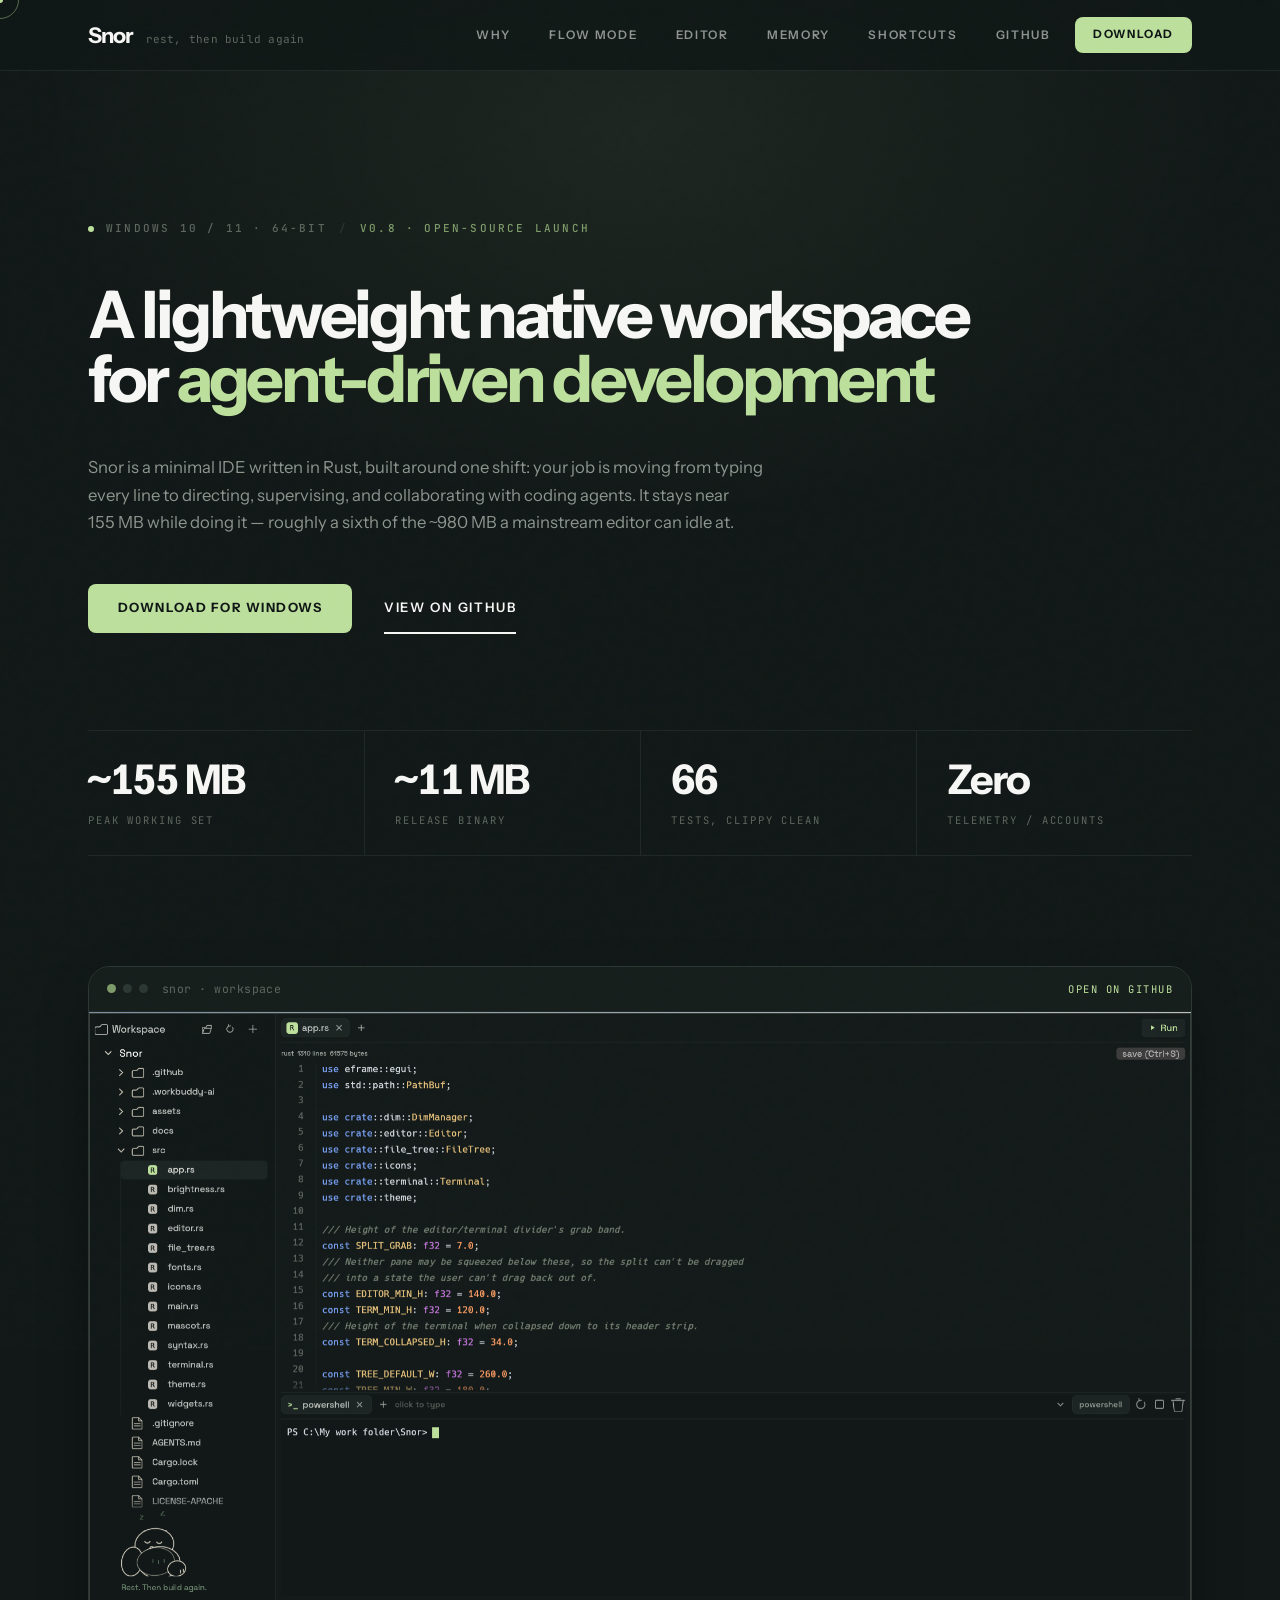
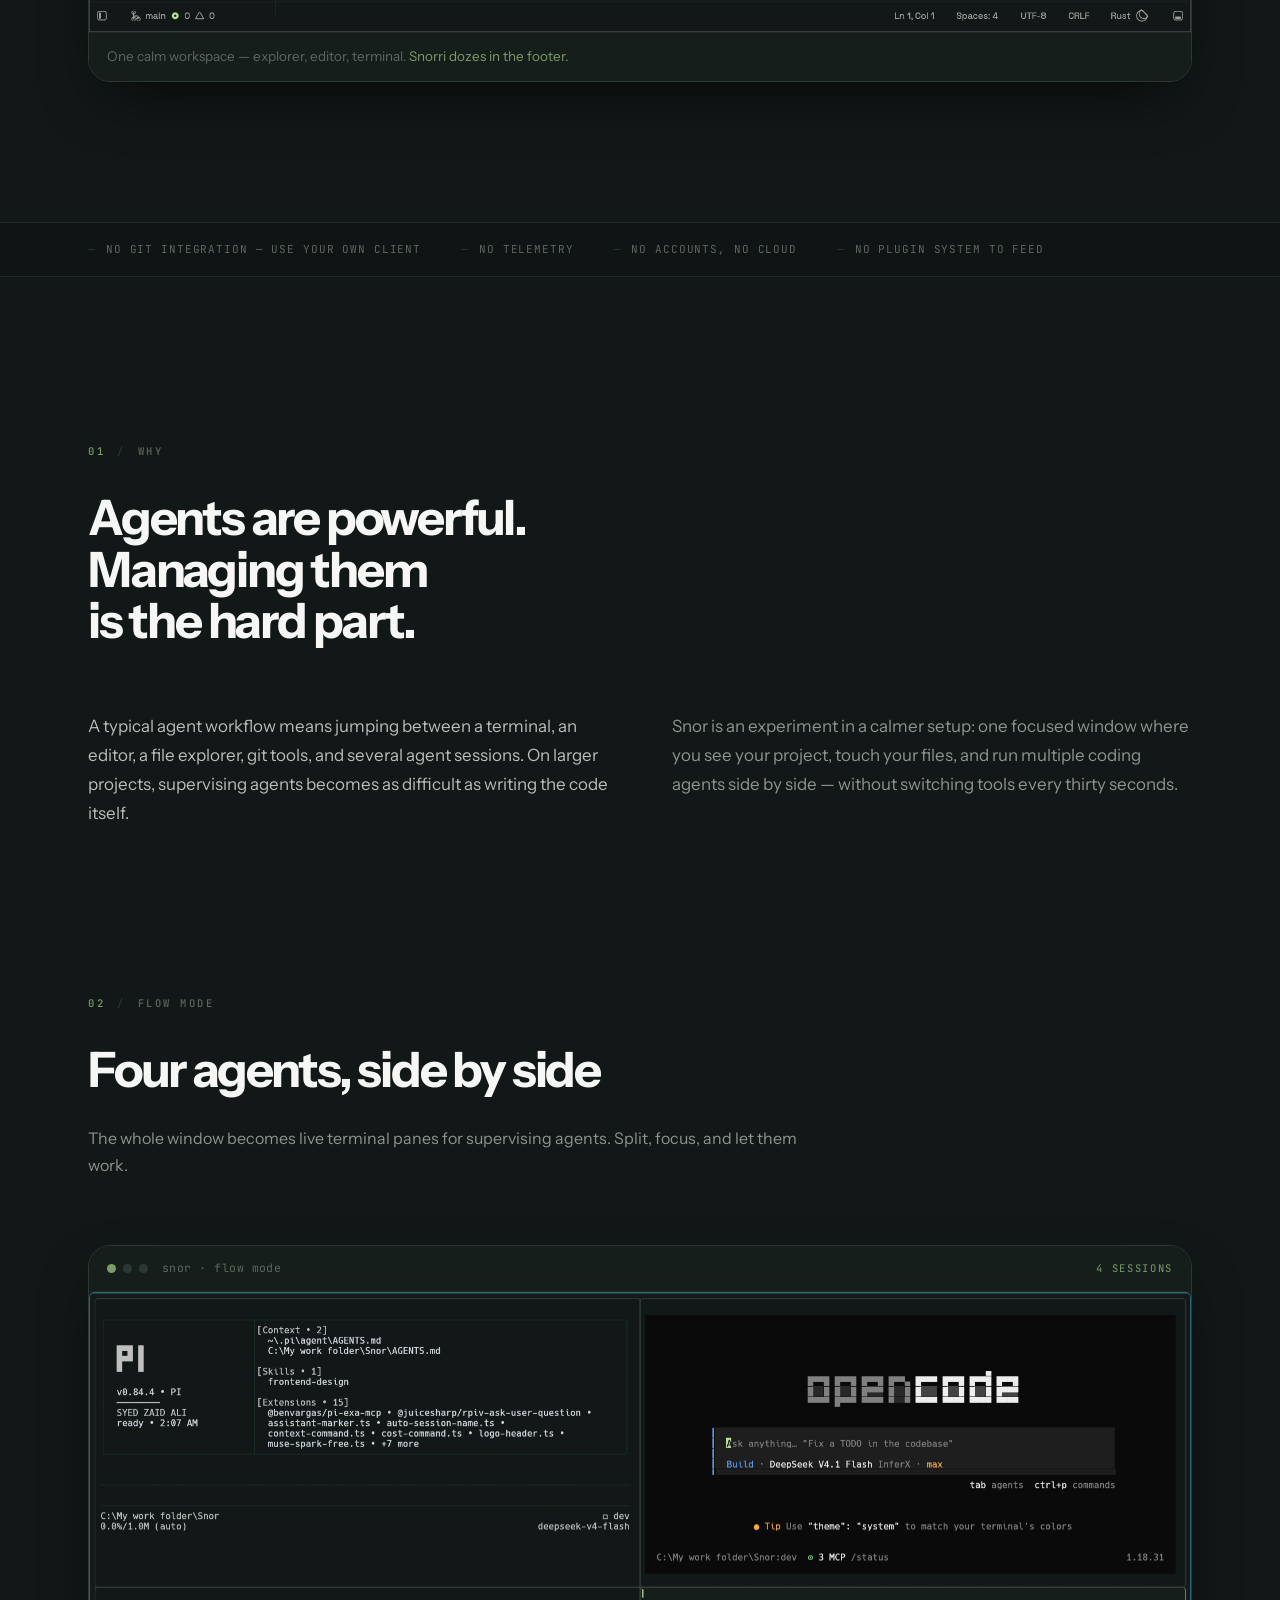
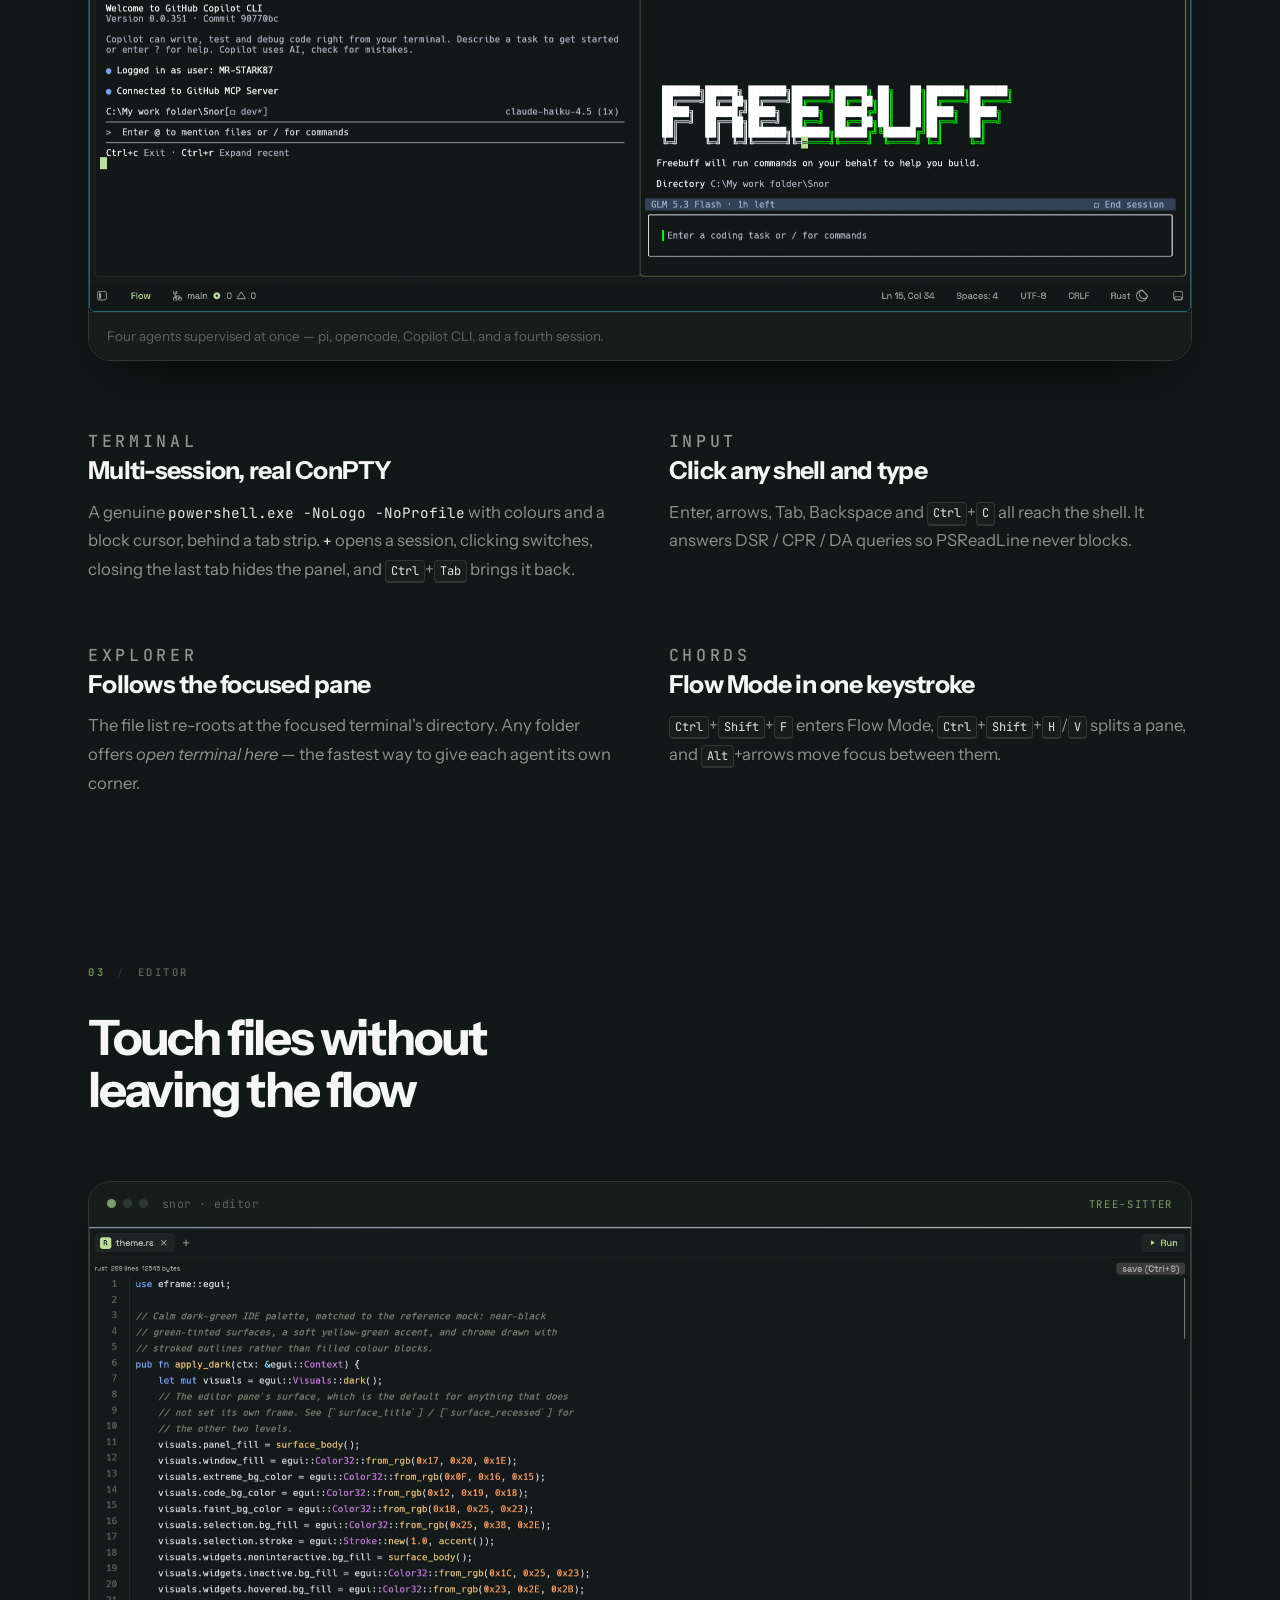
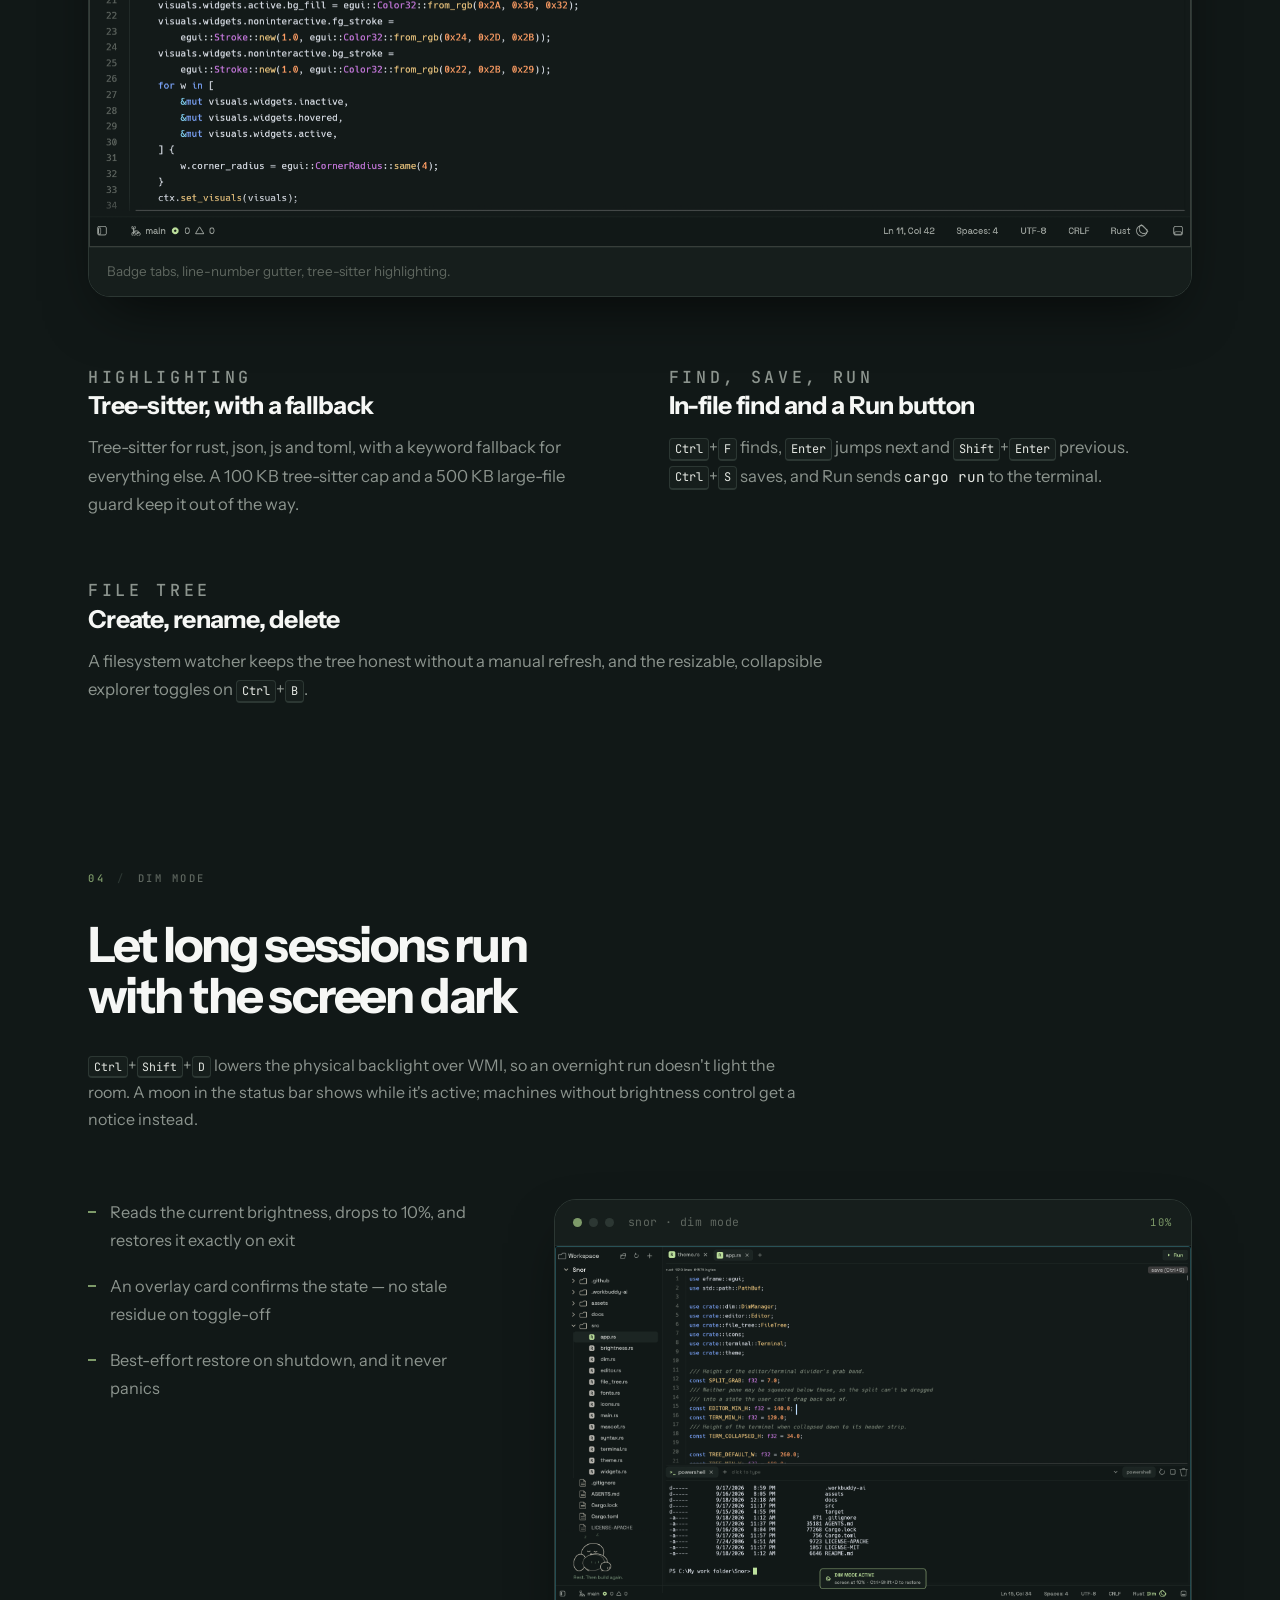
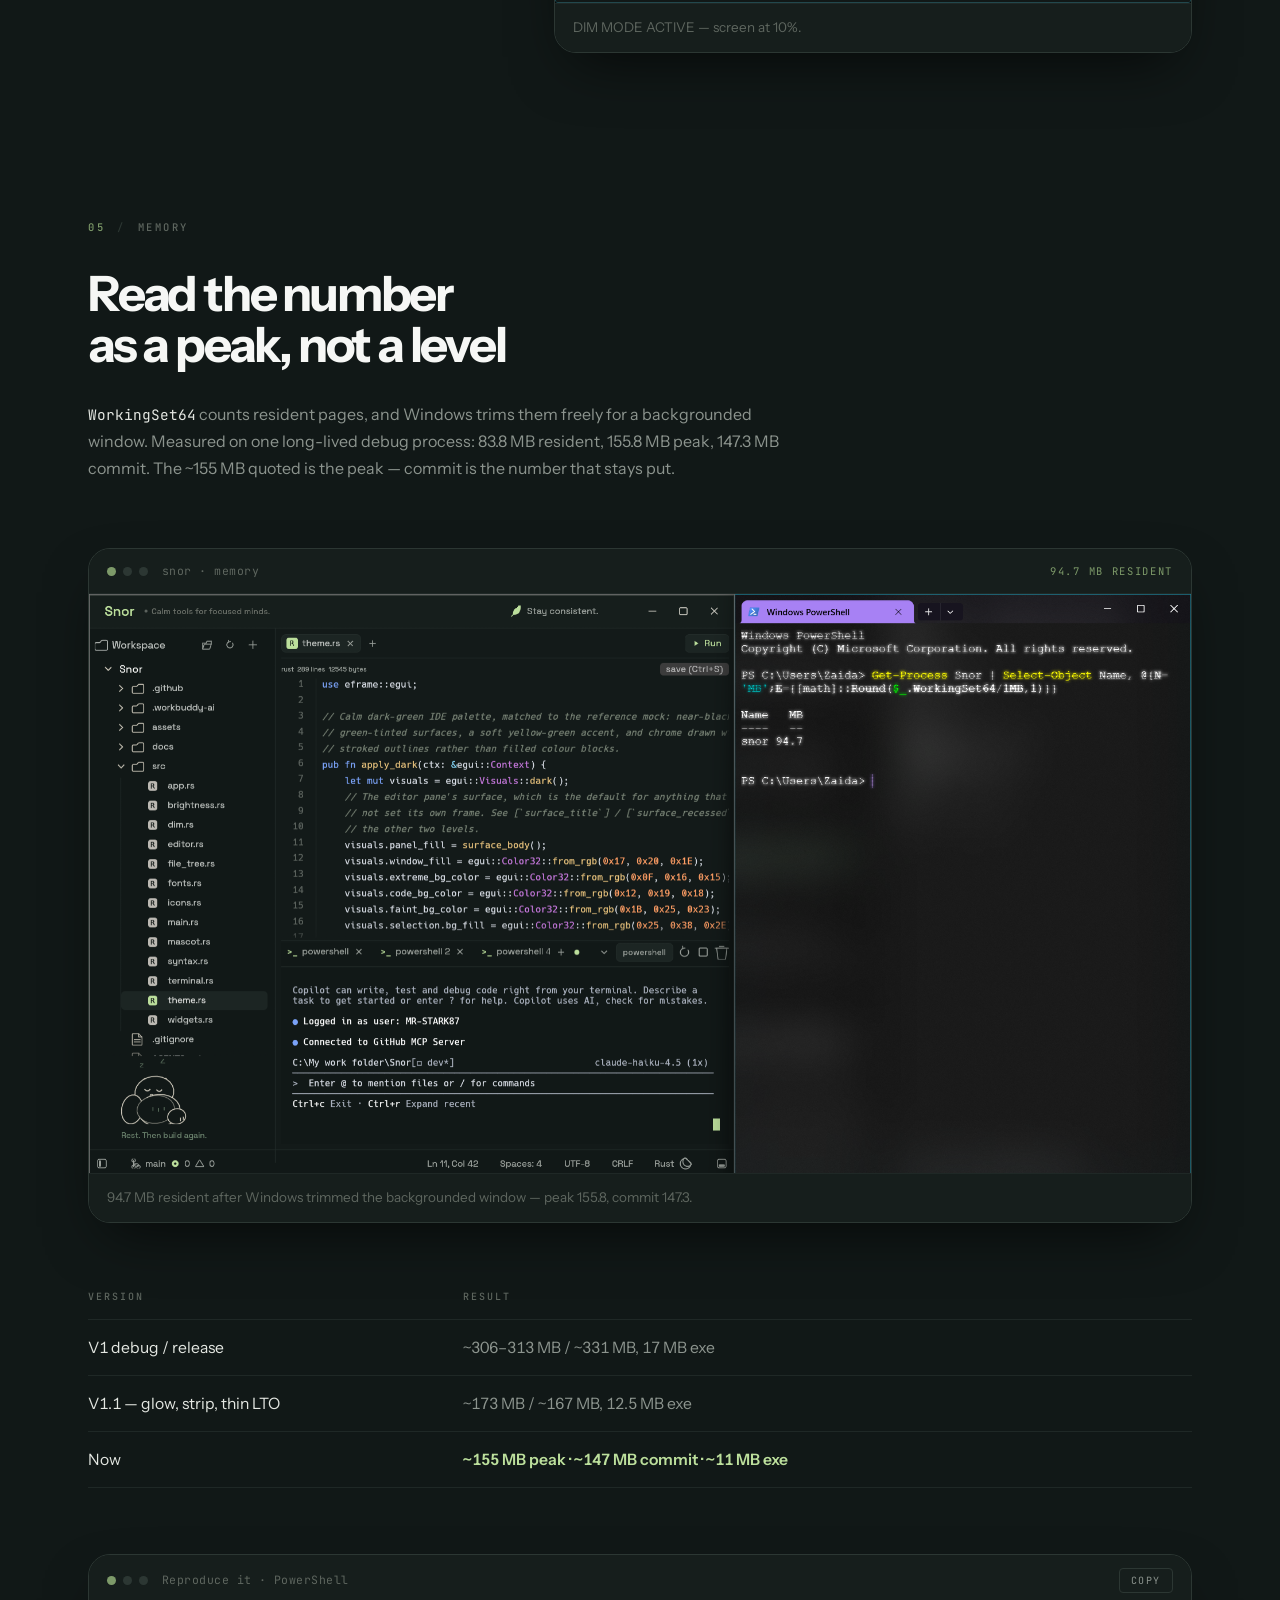
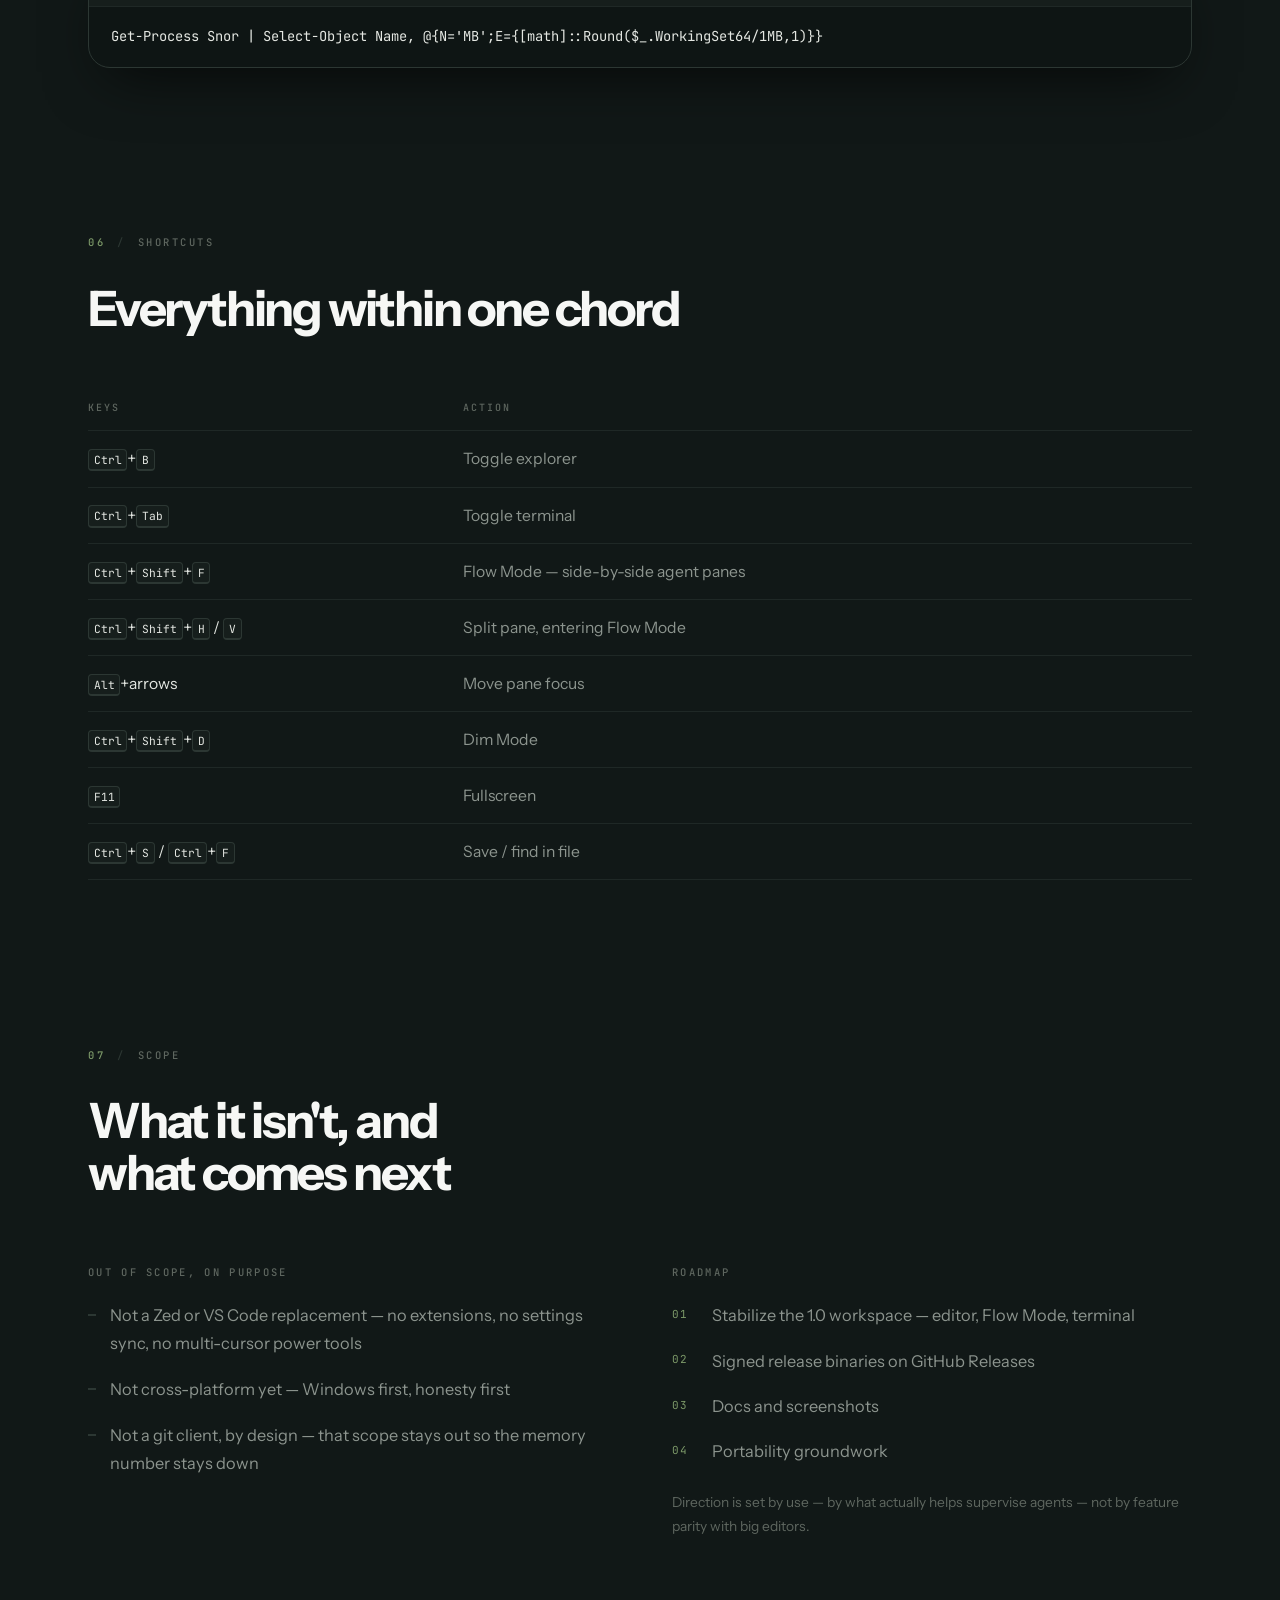
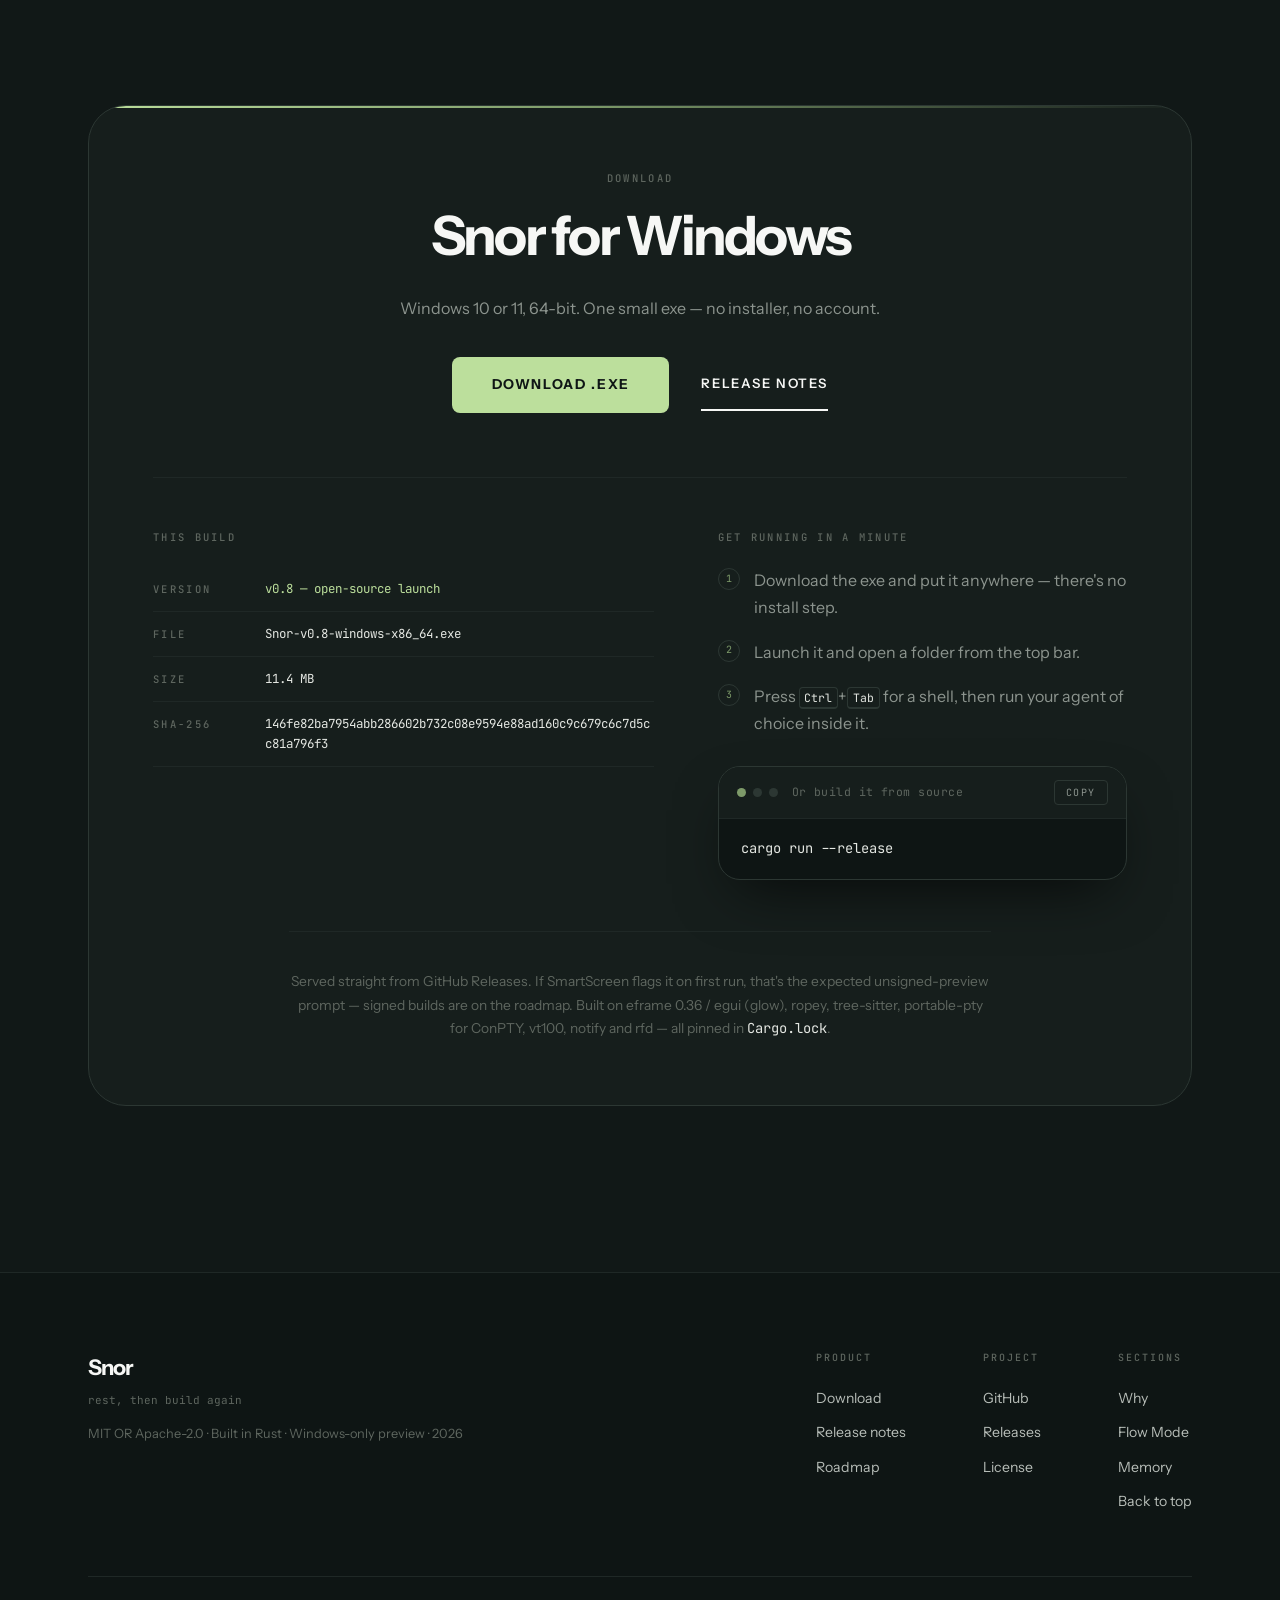
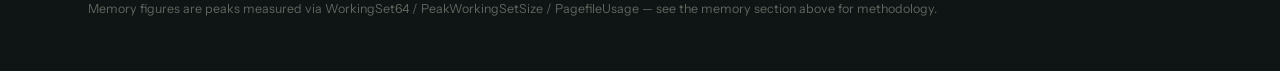
==== commit defcc1f1: "Redesign landing page around the Eaze layout language Borrow the oversized type scale, slow vertical" ====
--- a/index.html
+++ b/index.html
@@ -1,5 +1,5 @@
 <!DOCTYPE html>
-<html lang="en">
+<html lang="en" class="no-js">
 <head>
   <meta charset="UTF-8" />
   <meta name="viewport" content="width=device-width, initial-scale=1.0" />
@@ -12,32 +12,41 @@
   <meta property="og:site_name" content="Snor" />
   <meta property="og:title" content="Snor — a lightweight native workspace for agent-driven development" />
   <meta property="og:description" content="A minimal Rust IDE that stays near 155 MB while you run four coding agents side by side. No telemetry, no accounts." />
-  <meta property="og:url" content="https://mr-stark87.github.io/snor-site/" />
-  <meta property="og:image" content="https://mr-stark87.github.io/snor-site/assets/screenshots/hero.png" />
+  <link rel="canonical" href="https://snor.is-a.dev/" />
+  <meta property="og:url" content="https://snor.is-a.dev/" />
+  <meta property="og:image" content="https://snor.is-a.dev/assets/screenshots/hero.png" />
   <meta property="og:image:width" content="1920" />
   <meta property="og:image:height" content="1080" />
   <meta name="twitter:card" content="summary_large_image" />
   <meta name="twitter:title" content="Snor — a lightweight native workspace for agent-driven development" />
   <meta name="twitter:description" content="A minimal Rust IDE that stays near 155 MB while you run four coding agents side by side." />
-  <meta name="twitter:image" content="https://mr-stark87.github.io/snor-site/assets/screenshots/hero.png" />
+  <meta name="twitter:image" content="https://snor.is-a.dev/assets/screenshots/hero.png" />
 
   <link rel="preconnect" href="https://fonts.googleapis.com" />
   <link rel="preconnect" href="https://fonts.gstatic.com" crossorigin />
   <link href="https://fonts.googleapis.com/css2?family=Instrument+Sans:wght@400;500;600;700&family=JetBrains+Mono:wght@400;500;600&display=swap" rel="stylesheet" />
   <link rel="stylesheet" href="styles.css" />
   <link rel="icon" href="data:image/svg+xml,%3Csvg xmlns='http://www.w3.org/2000/svg' viewBox='0 0 32 32'%3E%3Crect width='32' height='32' rx='5' fill='%23bcdf9c'/%3E%3Ctext x='16' y='23' font-family='ui-monospace,Consolas,monospace' font-weight='700' font-size='18' fill='%230f1615' text-anchor='middle'%3ES%3C/text%3E%3C/svg%3E" />
+
+  <!-- Flipped before paint so reveal targets are only hidden when JS can animate them back in. -->
+  <script>
+    document.documentElement.classList.remove("no-js");
+    document.documentElement.classList.add("js");
+  </script>
 </head>
 <body>
   <a class="skip-link" href="#main">Skip to content</a>
 
-  <header class="site-header">
-    <div class="shell header-inner">
-      <a class="brand" href="#top" aria-label="Snor — back to top">
-        <span class="brand-mark" aria-hidden="true">S</span>
-        <span>Snor</span>
-        <span class="brand-tag">rest, then build again</span>
+  <div class="cursor-dot" aria-hidden="true"></div>
+  <div class="cursor-ring" aria-hidden="true"></div>
+
+  <header class="nav">
+    <div class="nav-inner">
+      <a class="logo" href="#top" aria-label="Snor — back to top">
+        Snor<span class="logo-tag">rest, then build again</span>
       </a>
-      <nav class="site-nav" id="siteNav" aria-label="Primary">
+
+      <nav class="nav-links" id="siteNav" aria-label="Primary">
         <a href="#why">Why</a>
         <a href="#flow">Flow Mode</a>
         <a href="#editor">Editor</a>
@@ -45,9 +54,12 @@
         <a href="#shortcuts">Shortcuts</a>
         <a href="https://github.com/MR-STARK87/Snor" target="_blank" rel="noopener">GitHub</a>
       </nav>
-      <div class="header-actions">
-        <a class="btn btn-primary btn-small" href="#download">Download</a>
-        <button class="nav-toggle" id="navToggle" type="button" aria-controls="siteNav" aria-expanded="false">Menu</button>
+
+      <div class="nav-actions">
+        <a class="btn btn-primary btn-sm" href="#download">Download</a>
+        <button class="menu-btn" id="navToggle" type="button" aria-controls="siteNav" aria-expanded="false" aria-label="Toggle menu">
+          <span></span><span></span><span></span>
+        </button>
       </div>
     </div>
   </header>
@@ -57,45 +69,47 @@
     <!-- ================= HERO ================= -->
     <section class="hero" id="top">
       <div class="shell">
-        <p class="eyebrow label">
+        <p class="eyebrow" data-reveal>
           <span class="dot" aria-hidden="true"></span>
           <span>Windows 10 / 11 · 64-bit</span>
           <span class="sep" aria-hidden="true">/</span>
           <span class="tag">v0.8 · open-source launch</span>
         </p>
 
-        <h1>A lightweight native workspace for <em>agent-driven development</em></h1>
-
-        <p class="lede">
+        <h1 data-reveal>
+          <span>A lightweight native workspace</span>
+          <span>for <em>agent-driven development</em></span>
+        </h1>
+
+        <p class="lede" data-reveal>
           Snor is a minimal IDE written in Rust, built around one shift: your job is moving from
           typing every line to directing, supervising, and collaborating with coding agents. It
           stays near 155&nbsp;MB while doing it — roughly a sixth of the ~980&nbsp;MB a mainstream
           editor can idle at.
         </p>
 
-        <div class="cta-row">
+        <div class="hero-actions" data-reveal>
           <a class="btn btn-primary" id="heroDownload" href="https://github.com/MR-STARK87/Snor/releases/download/v0.8-snor/Snor-v0.8-windows-x86_64.exe">Download for Windows</a>
-          <a class="btn btn-ghost" href="https://github.com/MR-STARK87/Snor" target="_blank" rel="noopener">View on GitHub</a>
-        </div>
-
-        <div class="quickstart">
-          <span class="label">Build from source</span>
-          <code>cargo run --release</code>
-          <button class="copy-btn" data-copy="cargo run --release" type="button">Copy</button>
-        </div>
-
-        <dl class="stats">
+          <a class="line-link" href="https://github.com/MR-STARK87/Snor" target="_blank" rel="noopener">View on GitHub</a>
+        </div>
+
+        <dl class="stats" data-reveal>
           <div><dt>~155 MB</dt><dd>peak working set</dd></div>
           <div><dt>~11 MB</dt><dd>release binary</dd></div>
           <div><dt>66</dt><dd>tests, clippy clean</dd></div>
           <div><dt>Zero</dt><dd>telemetry / accounts</dd></div>
         </dl>
 
-        <figure class="frame hero-shot">
+        <figure class="window hero-shot" data-reveal>
+          <figcaption class="window-head">
+            <span class="dots" aria-hidden="true"><i></i><i></i><i></i></span>
+            <span class="window-title">snor · workspace</span>
+            <a class="window-link" href="https://github.com/MR-STARK87/Snor" target="_blank" rel="noopener">Open on GitHub</a>
+          </figcaption>
           <img src="assets/screenshots/hero.png" width="1920" height="1080"
                alt="The Snor workspace: a file tree on the left, a highlighted Rust file in the editor, and a PowerShell session below it."
                loading="eager" fetchpriority="high" decoding="async" />
-          <figcaption>One calm workspace — explorer, editor, terminal. <span class="fig-dim">Snorri dozes in the footer.</span></figcaption>
+          <p class="window-note">One calm workspace — explorer, editor, terminal. <span class="fig-dim">Snorri dozes in the footer.</span></p>
         </figure>
       </div>
     </section>
@@ -113,13 +127,12 @@
     <!-- ================= 01 WHY ================= -->
     <section class="sec" id="why">
       <div class="shell">
-        <div class="sec-head">
-          <p class="sec-num">01</p>
-          <div>
-            <h2>Agents are powerful. Managing them is the hard part.</h2>
-          </div>
-        </div>
-        <div class="sec-body prose-2">
+        <header class="sec-head" data-reveal>
+          <p class="sec-eyebrow"><span>01</span> Why</p>
+          <h2>Agents are powerful. Managing them is the hard part.</h2>
+        </header>
+
+        <div class="prose-2" data-reveal>
           <p>
             A typical agent workflow means jumping between a terminal, an editor, a file explorer,
             git tools, and several agent sessions. On larger projects, supervising agents becomes
@@ -137,58 +150,62 @@
     <!-- ================= 02 FLOW ================= -->
     <section class="sec" id="flow">
       <div class="shell">
-        <div class="sec-head">
-          <p class="sec-num">02</p>
-          <div>
-            <h2>Flow Mode: four agents, side by side</h2>
-            <p class="sec-lede">
-              The whole window becomes live terminal panes for supervising agents. Split, focus,
-              and let them work.
-            </p>
-          </div>
-        </div>
-
-        <div class="sec-body">
-          <figure class="frame">
-            <img src="assets/screenshots/flow.png" width="1920" height="1080"
-                 alt="Flow Mode: four live terminal panes, each running a different coding agent — pi, opencode, GitHub Copilot CLI, and Freebuff."
-                 loading="lazy" decoding="async" />
-            <figcaption>Four agents supervised at once — pi, opencode, Copilot CLI, and a fourth session.</figcaption>
-          </figure>
-
-          <div class="feature-split">
-            <div class="f-lead">
-              <h3>Multi-session terminal</h3>
-              <p>
-                Real ConPTY <code>powershell.exe -NoLogo -NoProfile</code> with colours and a block
-                cursor, behind a tab strip. <code>+</code> opens a session, clicking switches,
-                closing the last tab hides the panel, and <kbd>Ctrl</kbd>+<kbd>Tab</kbd> brings it back.
-              </p>
-            </div>
-            <div class="f-side">
-              <div class="f-mini">
-                <h3>Click any shell and type</h3>
-                <p>
-                  Enter, arrows, Tab, Backspace and <kbd>Ctrl</kbd>+<kbd>C</kbd> all reach the shell.
-                  It answers DSR / CPR / DA queries so PSReadLine never blocks.
-                </p>
-              </div>
-              <div class="f-mini">
-                <h3>Explorer follows focus</h3>
-                <p>
-                  The file list re-roots at the focused terminal's directory. Any folder offers
-                  <em>open terminal here</em> — the fastest way to give each agent its own corner.
-                </p>
-              </div>
-            </div>
-          </div>
-
-          <ul class="keys">
-            <li><span><kbd>Ctrl</kbd>+<kbd>Shift</kbd>+<kbd>F</kbd></span> Flow Mode</li>
-            <li><span><kbd>Ctrl</kbd>+<kbd>Shift</kbd>+<kbd>H</kbd> / <kbd>V</kbd></span> Split pane</li>
-            <li><span><kbd>Alt</kbd>+arrows</span> Move pane focus</li>
-            <li><span><kbd>Ctrl</kbd>+<kbd>Tab</kbd></span> Toggle terminal</li>
-          </ul>
+        <header class="sec-head" data-reveal>
+          <p class="sec-eyebrow"><span>02</span> Flow Mode</p>
+          <h2>Four agents, side by side</h2>
+          <p class="sec-lede">
+            The whole window becomes live terminal panes for supervising agents. Split, focus,
+            and let them work.
+          </p>
+        </header>
+
+        <figure class="window" data-reveal>
+          <figcaption class="window-head">
+            <span class="dots" aria-hidden="true"><i></i><i></i><i></i></span>
+            <span class="window-title">snor · flow mode</span>
+            <span class="window-badge">4 sessions</span>
+          </figcaption>
+          <img src="assets/screenshots/flow.png" width="1920" height="1080"
+               alt="Flow Mode: four live terminal panes, each running a different coding agent — pi, opencode, GitHub Copilot CLI, and Freebuff."
+               loading="lazy" decoding="async" />
+          <p class="window-note">Four agents supervised at once — pi, opencode, Copilot CLI, and a fourth session.</p>
+        </figure>
+
+        <div class="grid-2" data-reveal>
+          <article class="iso">
+            <p class="micro">Terminal</p>
+            <h3>Multi-session, real ConPTY</h3>
+            <p>
+              A genuine <code>powershell.exe -NoLogo -NoProfile</code> with colours and a block
+              cursor, behind a tab strip. <code>+</code> opens a session, clicking switches,
+              closing the last tab hides the panel, and <kbd>Ctrl</kbd>+<kbd>Tab</kbd> brings it back.
+            </p>
+          </article>
+          <article class="iso">
+            <p class="micro">Input</p>
+            <h3>Click any shell and type</h3>
+            <p>
+              Enter, arrows, Tab, Backspace and <kbd>Ctrl</kbd>+<kbd>C</kbd> all reach the shell.
+              It answers DSR / CPR / DA queries so PSReadLine never blocks.
+            </p>
+          </article>
+          <article class="iso">
+            <p class="micro">Explorer</p>
+            <h3>Follows the focused pane</h3>
+            <p>
+              The file list re-roots at the focused terminal's directory. Any folder offers
+              <em>open terminal here</em> — the fastest way to give each agent its own corner.
+            </p>
+          </article>
+          <article class="iso">
+            <p class="micro">Chords</p>
+            <h3>Flow Mode in one keystroke</h3>
+            <p>
+              <kbd>Ctrl</kbd>+<kbd>Shift</kbd>+<kbd>F</kbd> enters Flow Mode,
+              <kbd>Ctrl</kbd>+<kbd>Shift</kbd>+<kbd>H</kbd>/<kbd>V</kbd> splits a pane, and
+              <kbd>Alt</kbd>+arrows move focus between them.
+            </p>
+          </article>
         </div>
       </div>
     </section>
@@ -196,35 +213,49 @@
     <!-- ================= 03 EDITOR ================= -->
     <section class="sec" id="editor">
       <div class="shell">
-        <div class="sec-head">
-          <p class="sec-num">03</p>
-          <div>
-            <h2>Touch files without leaving the flow</h2>
-          </div>
-        </div>
-
-        <div class="sec-body">
-          <figure class="frame">
-            <img src="assets/screenshots/editor.png" width="1920" height="1080"
-                 alt="The Snor editor showing highlighted Rust source with a line-number gutter and a tree-sitter theme."
-                 loading="lazy" decoding="async" />
-            <figcaption>Badge tabs, line-number gutter, tree-sitter highlighting.</figcaption>
-          </figure>
-
-          <dl class="spec">
-            <div class="spec-row">
-              <dt>Highlighting</dt>
-              <dd>Tree-sitter for rust, json, js and toml, with a keyword fallback for everything else. A 100&nbsp;KB tree-sitter cap and a 500&nbsp;KB large-file guard keep it out of the way.</dd>
-            </div>
-            <div class="spec-row">
-              <dt>Find, save, run</dt>
-              <dd>In-file find (<kbd>Ctrl</kbd>+<kbd>F</kbd>, <kbd>Enter</kbd> next, <kbd>Shift</kbd>+<kbd>Enter</kbd> previous), <kbd>Ctrl</kbd>+<kbd>S</kbd> to save, and a Run button that sends <code>cargo run</code> to the terminal.</dd>
-            </div>
-            <div class="spec-row">
-              <dt>File tree</dt>
-              <dd>Create, rename and delete files; auto-refresh via a filesystem watcher; a resizable, collapsible explorer on <kbd>Ctrl</kbd>+<kbd>B</kbd>.</dd>
-            </div>
-          </dl>
+        <header class="sec-head" data-reveal>
+          <p class="sec-eyebrow"><span>03</span> Editor</p>
+          <h2>Touch files without leaving the flow</h2>
+        </header>
+
+        <figure class="window" data-reveal>
+          <figcaption class="window-head">
+            <span class="dots" aria-hidden="true"><i></i><i></i><i></i></span>
+            <span class="window-title">snor · editor</span>
+            <span class="window-badge">tree-sitter</span>
+          </figcaption>
+          <img src="assets/screenshots/editor.png" width="1920" height="1080"
+               alt="The Snor editor showing highlighted Rust source with a line-number gutter and a tree-sitter theme."
+               loading="lazy" decoding="async" />
+          <p class="window-note">Badge tabs, line-number gutter, tree-sitter highlighting.</p>
+        </figure>
+
+        <div class="grid-2" data-reveal>
+          <article class="iso">
+            <p class="micro">Highlighting</p>
+            <h3>Tree-sitter, with a fallback</h3>
+            <p>
+              Tree-sitter for rust, json, js and toml, with a keyword fallback for everything else.
+              A 100&nbsp;KB tree-sitter cap and a 500&nbsp;KB large-file guard keep it out of the way.
+            </p>
+          </article>
+          <article class="iso">
+            <p class="micro">Find, save, run</p>
+            <h3>In-file find and a Run button</h3>
+            <p>
+              <kbd>Ctrl</kbd>+<kbd>F</kbd> finds, <kbd>Enter</kbd> jumps next and
+              <kbd>Shift</kbd>+<kbd>Enter</kbd> previous. <kbd>Ctrl</kbd>+<kbd>S</kbd> saves, and
+              Run sends <code>cargo run</code> to the terminal.
+            </p>
+          </article>
+          <article class="iso">
+            <p class="micro">File tree</p>
+            <h3>Create, rename, delete</h3>
+            <p>
+              A filesystem watcher keeps the tree honest without a manual refresh, and the
+              resizable, collapsible explorer toggles on <kbd>Ctrl</kbd>+<kbd>B</kbd>.
+            </p>
+          </article>
         </div>
       </div>
     </section>
@@ -232,31 +263,33 @@
     <!-- ================= 04 DIM MODE ================= -->
     <section class="sec" id="dim">
       <div class="shell">
-        <div class="sec-head">
-          <p class="sec-num">04</p>
-          <div>
-            <h2>Let long agent sessions run with the screen dark</h2>
-            <p class="sec-lede">
-              <kbd>Ctrl</kbd>+<kbd>Shift</kbd>+<kbd>D</kbd> lowers the physical backlight over WMI,
-              so an overnight run doesn't light the room. A moon in the status bar shows while it's
-              active; machines without brightness control get a notice instead.
-            </p>
-          </div>
-        </div>
-
-        <div class="sec-body split-2">
-          <div>
-            <ul class="checklist">
-              <li>Reads the current brightness, drops to 10%, and restores it exactly on exit</li>
-              <li>An overlay card confirms the state — no stale residue on toggle-off</li>
-              <li>Best-effort restore on shutdown, and it never panics</li>
-            </ul>
-          </div>
-          <figure class="frame">
+        <header class="sec-head" data-reveal>
+          <p class="sec-eyebrow"><span>04</span> Dim Mode</p>
+          <h2>Let long sessions run with the screen dark</h2>
+          <p class="sec-lede">
+            <kbd>Ctrl</kbd>+<kbd>Shift</kbd>+<kbd>D</kbd> lowers the physical backlight over WMI,
+            so an overnight run doesn't light the room. A moon in the status bar shows while it's
+            active; machines without brightness control get a notice instead.
+          </p>
+        </header>
+
+        <div class="split" data-reveal>
+          <ul class="checklist">
+            <li>Reads the current brightness, drops to 10%, and restores it exactly on exit</li>
+            <li>An overlay card confirms the state — no stale residue on toggle-off</li>
+            <li>Best-effort restore on shutdown, and it never panics</li>
+          </ul>
+
+          <figure class="window">
+            <figcaption class="window-head">
+              <span class="dots" aria-hidden="true"><i></i><i></i><i></i></span>
+              <span class="window-title">snor · dim mode</span>
+              <span class="window-badge">10%</span>
+            </figcaption>
             <img src="assets/screenshots/dim.png" width="1920" height="1080"
                  alt="Dim Mode active: an overlay card reading DIM MODE ACTIVE with the screen at 10%, plus a moon indicator in the status bar."
                  loading="lazy" decoding="async" />
-            <figcaption>DIM MODE ACTIVE — screen at 10%.</figcaption>
+            <p class="window-note">DIM MODE ACTIVE — screen at 10%.</p>
           </figure>
         </div>
       </div>
@@ -265,77 +298,77 @@
     <!-- ================= 05 MEMORY ================= -->
     <section class="sec" id="memory">
       <div class="shell">
-        <div class="sec-head">
-          <p class="sec-num">05</p>
-          <div>
-            <h2>Read the number as a peak, not a level</h2>
-            <p class="sec-lede">
-              <code>WorkingSet64</code> counts resident pages, and Windows trims them freely for a
-              backgrounded window. Measured on one long-lived debug process: 83.8&nbsp;MB resident,
-              155.8&nbsp;MB peak, 147.3&nbsp;MB commit. The ~155&nbsp;MB quoted is the peak — commit
-              is the number that stays put.
-            </p>
-          </div>
-        </div>
-
-        <div class="sec-body">
-          <figure class="frame">
-            <img src="assets/screenshots/memory.png" width="1920" height="1008"
-                 alt="A terminal showing Snor at 94.7 MB resident alongside the running application window."
-                 loading="lazy" decoding="async" />
-            <figcaption>94.7 MB resident after Windows trimmed the backgrounded window — peak 155.8, commit 147.3.</figcaption>
-          </figure>
-
-          <div class="table-wrap">
-            <table>
-              <thead>
-                <tr><th scope="col">Version</th><th scope="col">Result</th></tr>
-              </thead>
-              <tbody>
-                <tr><td>V1 debug / release</td><td>~306–313 MB / ~331 MB, 17 MB exe</td></tr>
-                <tr><td>V1.1 — glow, strip, thin LTO</td><td>~173 MB / ~167 MB, 12.5 MB exe</td></tr>
-                <tr><td>Now</td><td><strong>~155 MB peak · ~147 MB commit · ~11 MB exe</strong></td></tr>
-              </tbody>
-            </table>
-          </div>
-
-          <div class="quickstart">
-            <span class="label">Reproduce it</span>
-            <code>Get-Process Snor | Select-Object Name, @{N='MB';E={[math]::Round($_.WorkingSet64/1MB,1)}}</code>
+        <header class="sec-head" data-reveal>
+          <p class="sec-eyebrow"><span>05</span> Memory</p>
+          <h2>Read the number as a peak, not a level</h2>
+          <p class="sec-lede">
+            <code>WorkingSet64</code> counts resident pages, and Windows trims them freely for a
+            backgrounded window. Measured on one long-lived debug process: 83.8&nbsp;MB resident,
+            155.8&nbsp;MB peak, 147.3&nbsp;MB commit. The ~155&nbsp;MB quoted is the peak — commit
+            is the number that stays put.
+          </p>
+        </header>
+
+        <figure class="window" data-reveal>
+          <figcaption class="window-head">
+            <span class="dots" aria-hidden="true"><i></i><i></i><i></i></span>
+            <span class="window-title">snor · memory</span>
+            <span class="window-badge">94.7 MB resident</span>
+          </figcaption>
+          <img src="assets/screenshots/memory.png" width="1920" height="1008"
+               alt="A terminal showing Snor at 94.7 MB resident alongside the running application window."
+               loading="lazy" decoding="async" />
+          <p class="window-note">94.7 MB resident after Windows trimmed the backgrounded window — peak 155.8, commit 147.3.</p>
+        </figure>
+
+        <div class="table-wrap" data-reveal>
+          <table>
+            <thead>
+              <tr><th scope="col">Version</th><th scope="col">Result</th></tr>
+            </thead>
+            <tbody>
+              <tr><td>V1 debug / release</td><td>~306–313 MB / ~331 MB, 17 MB exe</td></tr>
+              <tr><td>V1.1 — glow, strip, thin LTO</td><td>~173 MB / ~167 MB, 12.5 MB exe</td></tr>
+              <tr><td>Now</td><td><strong>~155 MB peak · ~147 MB commit · ~11 MB exe</strong></td></tr>
+            </tbody>
+          </table>
+        </div>
+
+        <figure class="window code-window" data-reveal>
+          <figcaption class="window-head">
+            <span class="dots" aria-hidden="true"><i></i><i></i><i></i></span>
+            <span class="window-title">Reproduce it · PowerShell</span>
             <button class="copy-btn" data-copy="Get-Process Snor | Select-Object Name, @{N='MB';E={[math]::Round($_.WorkingSet64/1MB,1)}}" type="button">Copy</button>
-          </div>
-        </div>
+          </figcaption>
+          <pre class="window-body"><code>Get-Process Snor | Select-Object Name, @{N='MB';E={[math]::Round($_.WorkingSet64/1MB,1)}}</code></pre>
+        </figure>
       </div>
     </section>
 
     <!-- ================= 06 SHORTCUTS ================= -->
     <section class="sec" id="shortcuts">
       <div class="shell">
-        <div class="sec-head">
-          <p class="sec-num">06</p>
-          <div>
-            <h2>Everything within one chord</h2>
-          </div>
-        </div>
-
-        <div class="sec-body">
-          <div class="table-wrap">
-            <table>
-              <thead>
-                <tr><th scope="col">Keys</th><th scope="col">Action</th></tr>
-              </thead>
-              <tbody>
-                <tr><td><kbd>Ctrl</kbd>+<kbd>B</kbd></td><td>Toggle explorer</td></tr>
-                <tr><td><kbd>Ctrl</kbd>+<kbd>Tab</kbd></td><td>Toggle terminal</td></tr>
-                <tr><td><kbd>Ctrl</kbd>+<kbd>Shift</kbd>+<kbd>F</kbd></td><td>Flow Mode — side-by-side agent panes</td></tr>
-                <tr><td><kbd>Ctrl</kbd>+<kbd>Shift</kbd>+<kbd>H</kbd> / <kbd>V</kbd></td><td>Split pane, entering Flow Mode</td></tr>
-                <tr><td><kbd>Alt</kbd>+arrows</td><td>Move pane focus</td></tr>
-                <tr><td><kbd>Ctrl</kbd>+<kbd>Shift</kbd>+<kbd>D</kbd></td><td>Dim Mode</td></tr>
-                <tr><td><kbd>F11</kbd></td><td>Fullscreen</td></tr>
-                <tr><td><kbd>Ctrl</kbd>+<kbd>S</kbd> / <kbd>Ctrl</kbd>+<kbd>F</kbd></td><td>Save / find in file</td></tr>
-              </tbody>
-            </table>
-          </div>
+        <header class="sec-head" data-reveal>
+          <p class="sec-eyebrow"><span>06</span> Shortcuts</p>
+          <h2>Everything within one chord</h2>
+        </header>
+
+        <div class="table-wrap" data-reveal>
+          <table>
+            <thead>
+              <tr><th scope="col">Keys</th><th scope="col">Action</th></tr>
+            </thead>
+            <tbody>
+              <tr><td><kbd>Ctrl</kbd>+<kbd>B</kbd></td><td>Toggle explorer</td></tr>
+              <tr><td><kbd>Ctrl</kbd>+<kbd>Tab</kbd></td><td>Toggle terminal</td></tr>
+              <tr><td><kbd>Ctrl</kbd>+<kbd>Shift</kbd>+<kbd>F</kbd></td><td>Flow Mode — side-by-side agent panes</td></tr>
+              <tr><td><kbd>Ctrl</kbd>+<kbd>Shift</kbd>+<kbd>H</kbd> / <kbd>V</kbd></td><td>Split pane, entering Flow Mode</td></tr>
+              <tr><td><kbd>Alt</kbd>+arrows</td><td>Move pane focus</td></tr>
+              <tr><td><kbd>Ctrl</kbd>+<kbd>Shift</kbd>+<kbd>D</kbd></td><td>Dim Mode</td></tr>
+              <tr><td><kbd>F11</kbd></td><td>Fullscreen</td></tr>
+              <tr><td><kbd>Ctrl</kbd>+<kbd>S</kbd> / <kbd>Ctrl</kbd>+<kbd>F</kbd></td><td>Save / find in file</td></tr>
+            </tbody>
+          </table>
         </div>
       </div>
     </section>
@@ -343,16 +376,14 @@
     <!-- ================= 07 SCOPE ================= -->
     <section class="sec" id="scope">
       <div class="shell">
-        <div class="sec-head">
-          <p class="sec-num">07</p>
+        <header class="sec-head" data-reveal>
+          <p class="sec-eyebrow"><span>07</span> Scope</p>
+          <h2>What it isn't, and what comes next</h2>
+        </header>
+
+        <div class="pair" data-reveal>
           <div>
-            <h2>What it isn't, and what comes next</h2>
-          </div>
-        </div>
-
-        <div class="sec-body pair">
-          <div>
-            <h3>Out of scope, on purpose</h3>
+            <p class="micro">Out of scope, on purpose</p>
             <ul class="checklist is-limits">
               <li>Not a Zed or VS&nbsp;Code replacement — no extensions, no settings sync, no multi-cursor power tools</li>
               <li>Not cross-platform yet — Windows first, honesty first</li>
@@ -360,7 +391,7 @@
             </ul>
           </div>
           <div>
-            <h3>Roadmap</h3>
+            <p class="micro">Roadmap</p>
             <ol class="roadmap">
               <li>Stabilize the 1.0 workspace — editor, Flow Mode, terminal</li>
               <li>Signed release binaries on GitHub Releases</li>
@@ -376,49 +407,54 @@
     <!-- ================= DOWNLOAD ================= -->
     <section class="sec" id="download">
       <div class="shell">
-        <div class="dl">
-          <div class="dl-main">
-            <p class="label">Download</p>
+        <div class="dl" data-reveal>
+          <div class="dl-head">
+            <p class="micro">Download</p>
             <h2>Snor for Windows</h2>
-            <p class="lede">Windows 10 or 11, 64-bit. One small exe — no installer, no account.</p>
-
-            <ul class="dl-meta">
-              <li><span class="label">Version</span><strong id="dlVersion">v0.8 · open-source launch</strong></li>
-              <li><span class="label">File</span><code id="dlFile">Snor-v0.8-windows-x86_64.exe</code></li>
-              <li><span class="label">Size</span><code id="dlSize">11.4 MB</code></li>
-              <li><span class="label">SHA-256</span><code id="dlSha">146fe82ba7954abb286602b732c08e9594e88ad160c9c679c6c7d5cc81a796f3</code></li>
-            </ul>
-
-            <div class="cta-row">
-              <a class="btn btn-primary btn-big" id="mainDownload" href="https://github.com/MR-STARK87/Snor/releases/download/v0.8-snor/Snor-v0.8-windows-x86_64.exe">Download .exe</a>
-              <a class="btn btn-ghost" id="releaseNotes" href="https://github.com/MR-STARK87/Snor/releases/tag/v0.8-snor" target="_blank" rel="noopener">Release notes</a>
+            <p class="sec-lede">Windows 10 or 11, 64-bit. One small exe — no installer, no account.</p>
+
+            <div class="hero-actions">
+              <a class="btn btn-primary btn-lg" id="mainDownload" href="https://github.com/MR-STARK87/Snor/releases/download/v0.8-snor/Snor-v0.8-windows-x86_64.exe">Download .exe</a>
+              <a class="line-link" id="releaseNotes" href="https://github.com/MR-STARK87/Snor/releases/tag/v0.8-snor" target="_blank" rel="noopener">Release notes</a>
             </div>
-
-            <p class="note">
-              Served straight from GitHub Releases. If SmartScreen flags it on first run, that's the
-              expected unsigned-preview prompt — signed builds are on the roadmap.
-            </p>
-          </div>
-
-          <div class="dl-side">
-            <h3>Get running in a minute</h3>
-            <ol class="dl-steps">
-              <li>Download the exe and put it anywhere — there's no install step.</li>
-              <li>Launch it and open a folder from the top bar.</li>
-              <li>Press <kbd>Ctrl</kbd>+<kbd>Tab</kbd> for a shell, then run your agent of choice inside it.</li>
-            </ol>
-
-            <div class="quickstart">
-              <span class="label">Or build it</span>
-              <code>cargo run --release</code>
-              <button class="copy-btn" data-copy="cargo run --release" type="button">Copy</button>
+          </div>
+
+          <div class="dl-body">
+            <div>
+              <p class="micro">This build</p>
+              <ul class="dl-meta">
+                <li><span class="label">Version</span><strong id="dlVersion">v0.8 · open-source launch</strong></li>
+                <li><span class="label">File</span><code id="dlFile">Snor-v0.8-windows-x86_64.exe</code></li>
+                <li><span class="label">Size</span><code id="dlSize">11.4 MB</code></li>
+                <li><span class="label">SHA-256</span><code id="dlSha">146fe82ba7954abb286602b732c08e9594e88ad160c9c679c6c7d5cc81a796f3</code></li>
+              </ul>
             </div>
 
-            <p class="note">
-              Built on eframe 0.36 / egui (glow), ropey, tree-sitter, portable-pty for ConPTY, vt100,
-              notify and rfd. All pinned in <code>Cargo.lock</code>.
-            </p>
-          </div>
+            <div>
+              <p class="micro">Get running in a minute</p>
+              <ol class="dl-steps">
+                <li>Download the exe and put it anywhere — there's no install step.</li>
+                <li>Launch it and open a folder from the top bar.</li>
+                <li>Press <kbd>Ctrl</kbd>+<kbd>Tab</kbd> for a shell, then run your agent of choice inside it.</li>
+              </ol>
+
+              <figure class="window code-window">
+                <figcaption class="window-head">
+                  <span class="dots" aria-hidden="true"><i></i><i></i><i></i></span>
+                  <span class="window-title">Or build it from source</span>
+                  <button class="copy-btn" data-copy="cargo run --release" type="button">Copy</button>
+                </figcaption>
+                <pre class="window-body"><code>cargo run --release</code></pre>
+              </figure>
+            </div>
+          </div>
+
+          <p class="note dl-note">
+            Served straight from GitHub Releases. If SmartScreen flags it on first run, that's the
+            expected unsigned-preview prompt — signed builds are on the roadmap. Built on eframe 0.36 /
+            egui (glow), ropey, tree-sitter, portable-pty for ConPTY, vt100, notify and rfd — all
+            pinned in <code>Cargo.lock</code>.
+          </p>
         </div>
       </div>
     </section>
@@ -426,18 +462,36 @@
 
   <footer class="site-footer">
     <div class="shell">
-      <div class="footer-inner">
-        <div>
-          <p class="footer-brand">Snor <span>· rest, then build again</span></p>
+      <div class="footer-grid">
+        <div class="footer-brand">
+          <a href="#top" class="footer-logo">Snor</a>
+          <p class="footer-tag">rest, then build again</p>
           <p class="footer-meta">MIT OR Apache-2.0 · Built in Rust · Windows-only preview · <span data-year>2026</span></p>
         </div>
+
         <nav class="footer-links" aria-label="Footer">
-          <a href="https://github.com/MR-STARK87/Snor" target="_blank" rel="noopener">GitHub</a>
-          <a href="https://github.com/MR-STARK87/Snor/releases" target="_blank" rel="noopener">Releases</a>
-          <a href="#download">Download</a>
-          <a href="#top">Back to top</a>
+          <div class="link-group">
+            <h4>Product</h4>
+            <a href="#download">Download</a>
+            <a href="https://github.com/MR-STARK87/Snor/releases/tag/v0.8-snor" target="_blank" rel="noopener">Release notes</a>
+            <a href="#scope">Roadmap</a>
+          </div>
+          <div class="link-group">
+            <h4>Project</h4>
+            <a href="https://github.com/MR-STARK87/Snor" target="_blank" rel="noopener">GitHub</a>
+            <a href="https://github.com/MR-STARK87/Snor/releases" target="_blank" rel="noopener">Releases</a>
+            <a href="https://github.com/MR-STARK87/Snor/blob/main/LICENSE" target="_blank" rel="noopener">License</a>
+          </div>
+          <div class="link-group">
+            <h4>Sections</h4>
+            <a href="#why">Why</a>
+            <a href="#flow">Flow Mode</a>
+            <a href="#memory">Memory</a>
+            <a href="#top">Back to top</a>
+          </div>
         </nav>
       </div>
+
       <div class="footer-rule">
         <p>Memory figures are peaks measured via WorkingSet64 / PeakWorkingSetSize / PagefileUsage — see the memory section above for methodology.</p>
       </div>
--- a/styles.css
+++ b/styles.css
@@ -1,14 +1,12 @@
 /* ==========================================================================
    Snor — landing site
    --------------------------------------------------------------------------
-   Palette is lifted from the app itself: deep green-grey ground, moss accent.
-   Type splits by job — Instrument Sans carries prose, JetBrains Mono carries
-   structure (indices, labels, metadata). The mono is the product's own voice:
-   this is a tool you drive from a shell.
-
-   Layout note: boxes are reserved for things that are genuinely boxed — code,
-   the download panel. Everything else is separated by rules and space, which
-   is why the page does not read as a stack of identical cards.
+   Design language borrowed from the Eaze landing site: oversized editorial
+   type, a very slow vertical rhythm, heavily rounded surfaces instead of
+   hard boxes, uppercase micro-labels, and window-chrome framing for product
+   shots. Snor keeps its own palette — deep green-grey ground, moss accent —
+   and its two type roles: Instrument Sans for prose, JetBrains Mono for
+   structure (indices, labels, chrome, metadata).
    ========================================================================== */
 
 :root {
@@ -33,6 +31,7 @@
   --accent:       #bcdf9c;
   --accent-deep:  #7d9a69;
   --accent-wash:  rgba(188, 223, 156, 0.07);
+  --accent-ring:  rgba(188, 223, 156, 0.42);
   --on-accent:    #0f1615;
 
   /* --- stacks --------------------------------------------------------- */
@@ -40,22 +39,31 @@
   --mono: "JetBrains Mono", ui-monospace, SFMono-Regular, Consolas, monospace;
 
   /* --- layout --------------------------------------------------------- */
-  --wrap:     1140px;
+  --wrap:     1160px;
   --gutter:   28px;
-  --header-h: 64px;
-  --radius:   4px;
-  --radius-lg: 8px;
-
-  --ease: cubic-bezier(0.22, 0.61, 0.36, 1);
+  --nav-h:    70px;
+
+  /* Radii climb with the size of the thing. Small chrome stays tight and
+     technical; large surfaces round off hard, which is what carries the
+     reference's soft-but-precise feel. */
+  --r-xs:  4px;
+  --r-sm:  8px;
+  --r-md:  14px;
+  --r-lg:  22px;
+  --r-xl:  38px;
+
+  --ease: cubic-bezier(0.22, 1, 0.36, 1);
+
+  /* Section padding is the whole point of this layout: the page breathes. */
+  --gap-sec: clamp(96px, 13vw, 190px);
 }
 
 *, *::before, *::after { box-sizing: border-box; }
 
 html {
   scroll-behavior: smooth;
-  /* Keeps anchor targets clear of the sticky header — without this every
-     in-page jump parks the heading underneath the nav bar. */
-  scroll-padding-top: calc(var(--header-h) + 24px);
+  /* Fixed nav means every anchor target needs its own clearance. */
+  scroll-padding-top: calc(var(--nav-h) + 24px);
   -webkit-text-size-adjust: 100%;
 }
 
@@ -65,10 +73,23 @@
   color: var(--text);
   font-family: var(--sans);
   font-size: 16px;
-  line-height: 1.62;
+  line-height: 1.6;
   -webkit-font-smoothing: antialiased;
   -moz-osx-font-smoothing: grayscale;
-  font-feature-settings: "kern" 1;
+  overflow-x: hidden;
+}
+
+/* Film grain. Static rather than animated — an animated noise layer repaints
+   the full viewport every frame for a difference nobody can see. */
+body::after {
+  content: "";
+  position: fixed;
+  inset: -50%;
+  z-index: 9998;
+  pointer-events: none;
+  opacity: 0.035;
+  mix-blend-mode: overlay;
+  background-image: url("data:image/svg+xml,%3Csvg viewBox='0 0 200 200' xmlns='http://www.w3.org/2000/svg'%3E%3Cfilter id='n'%3E%3CfeTurbulence type='fractalNoise' baseFrequency='0.8' numOctaves='3' stitchTiles='stitch'/%3E%3C/filter%3E%3Crect width='100%25' height='100%25' filter='url(%23n)'/%3E%3C/svg%3E");
 }
 
 ::selection { background: var(--accent); color: var(--on-accent); }
@@ -76,22 +97,11 @@
 :focus-visible {
   outline: 2px solid var(--accent);
   outline-offset: 3px;
-  border-radius: 2px;
+  border-radius: var(--r-xs);
 }
 
 img { max-width: 100%; }
-
-/* Structural label: mono, uppercase, quiet. Used for indices, eyebrows,
-   metadata keys, table headers — anywhere the page is labelling rather
-   than speaking. */
-.label {
-  font-family: var(--mono);
-  font-size: 11px;
-  font-weight: 500;
-  letter-spacing: 0.09em;
-  text-transform: uppercase;
-  color: var(--faint);
-}
+code { font-family: var(--mono); }
 
 .shell {
   width: 100%;
@@ -100,107 +110,182 @@
   padding: 0 var(--gutter);
 }
 
+/* Structural label: mono, uppercase, widely tracked. Used wherever the page
+   is labelling rather than speaking. */
+.label,
+.micro {
+  font-family: var(--mono);
+  font-size: 10.5px;
+  font-weight: 500;
+  letter-spacing: 0.22em;
+  text-transform: uppercase;
+  color: var(--faint);
+  margin: 0;
+}
+.micro { margin-bottom: 1.35rem; }
+
 .skip-link {
   position: absolute;
   left: -9999px;
   top: 0;
-  z-index: 100;
+  z-index: 10002;
   background: var(--accent);
   color: var(--on-accent);
-  padding: 10px 16px;
-  font-weight: 600;
+  padding: 0.8rem 1.4rem;
+  font-weight: 700;
+  font-size: 0.85rem;
   text-decoration: none;
-}
-.skip-link:focus { left: 12px; top: 12px; }
-
-/* --------------------------------------------------------------------------
-   Header
-   -------------------------------------------------------------------------- */
-
-.site-header {
-  position: sticky;
+  border-radius: 0 0 var(--r-md) 0;
+}
+.skip-link:focus { left: 0; }
+
+/* --------------------------------------------------------------------------
+   Custom cursor — a dot that tracks exactly and a ring that trails behind.
+   Fine pointers only, and never under reduced motion.
+   -------------------------------------------------------------------------- */
+
+.cursor-dot,
+.cursor-ring {
+  position: fixed;
   top: 0;
-  z-index: 50;
-  background: color-mix(in srgb, var(--bg) 88%, transparent);
-  backdrop-filter: blur(12px) saturate(1.2);
+  left: 0;
+  z-index: 10001;
+  pointer-events: none;
+  opacity: 0;
+  transition: opacity 0.3s var(--ease);
+}
+
+.cursor-dot {
+  width: 6px;
+  height: 6px;
+  margin: -3px 0 0 -3px;
+  border-radius: 50%;
+  background: var(--accent);
+  transform: translate3d(var(--cx, 0px), var(--cy, 0px), 0);
+}
+
+.cursor-ring {
+  width: 38px;
+  height: 38px;
+  margin: -19px 0 0 -19px;
+  border-radius: 50%;
+  border: 1px solid var(--accent-ring);
+  transform: translate3d(var(--cx, 0px), var(--cy, 0px), 0) scale(var(--cs, 1));
+  transition: transform 0.18s var(--ease), opacity 0.3s var(--ease),
+              border-color 0.18s var(--ease), background-color 0.18s var(--ease);
+}
+
+body.cursor-on .cursor-dot,
+body.cursor-on .cursor-ring { opacity: 1; }
+body.cursor-hover .cursor-ring {
+  --cs: 1.6;
+  border-color: var(--accent);
+  background: var(--accent-wash);
+}
+
+@media (pointer: coarse) {
+  .cursor-dot, .cursor-ring { display: none !important; }
+}
+
+/* --------------------------------------------------------------------------
+   Nav — fixed, glass, uppercase links
+   -------------------------------------------------------------------------- */
+
+.nav {
+  position: fixed;
+  top: 0;
+  left: 0;
+  right: 0;
+  z-index: 1000;
+  background: color-mix(in srgb, var(--bg) 82%, transparent);
+  backdrop-filter: blur(18px) saturate(1.3);
   border-bottom: 1px solid var(--line);
 }
 @supports not (background: color-mix(in srgb, red 50%, blue)) {
-  .site-header { background: rgba(17, 24, 23, 0.92); }
-}
-
-.header-inner {
+  .nav { background: rgba(17, 24, 23, 0.9); }
+}
+
+.nav-inner {
+  max-width: var(--wrap);
+  margin: 0 auto;
+  padding: 0 var(--gutter);
+  min-height: var(--nav-h);
   display: flex;
   align-items: center;
-  gap: 28px;
-  min-height: var(--header-h);
-}
-
-.brand {
+  gap: 24px;
+}
+
+.logo {
   display: inline-flex;
   align-items: baseline;
-  gap: 10px;
+  gap: 12px;
+  font-size: 1.35rem;
+  font-weight: 700;
+  letter-spacing: -0.04em;
+  color: var(--text-bright);
   text-decoration: none;
+  flex: none;
+  transition: color 0.3s var(--ease);
+}
+.logo:hover { color: var(--accent); }
+.logo-tag {
+  font-family: var(--mono);
+  font-size: 11px;
+  font-weight: 400;
+  letter-spacing: 0.02em;
+  color: var(--faint);
+}
+
+.nav-links {
+  display: flex;
+  align-items: center;
+  gap: clamp(1.4rem, 3vw, 2.6rem);
+  margin-left: auto;
+}
+.nav-links a {
   color: var(--text-bright);
+  text-decoration: none;
+  font-size: 0.74rem;
   font-weight: 600;
-  font-size: 17px;
-  letter-spacing: -0.01em;
-  flex: none;
-}
-.brand-mark {
-  align-self: center;
-  width: 26px;
-  height: 26px;
-  border-radius: var(--radius);
-  background: var(--accent);
-  color: var(--on-accent);
-  display: grid;
-  place-items: center;
-  font-family: var(--mono);
-  font-size: 14px;
-  font-weight: 700;
-  line-height: 1;
-}
-.brand-tag {
-  color: var(--faint);
-  font-weight: 400;
-  font-size: 12px;
-  font-family: var(--mono);
-  letter-spacing: 0.02em;
-}
-
-.site-nav {
-  display: flex;
-  gap: 26px;
-  margin-left: auto;
-}
-.site-nav a {
-  color: var(--muted);
-  text-decoration: none;
-  font-size: 14px;
-  transition: color 0.15s var(--ease);
-}
-.site-nav a:hover { color: var(--text-bright); }
-
-.header-actions { display: flex; align-items: center; gap: 10px; }
-
-.nav-toggle {
+  text-transform: uppercase;
+  letter-spacing: 0.14em;
+  opacity: 0.55;
+  transition: opacity 0.3s var(--ease), color 0.3s var(--ease);
+}
+.nav-links a:hover { opacity: 1; color: var(--accent); }
+
+.nav-actions { display: flex; align-items: center; gap: 12px; }
+
+.menu-btn {
   display: none;
-  background: none;
+  width: 42px;
+  height: 42px;
+  align-items: center;
+  justify-content: center;
+  flex-direction: column;
+  gap: 5px;
+  background: transparent;
   border: 1px solid var(--line-strong);
-  color: var(--text-strong);
-  border-radius: var(--radius);
-  padding: 7px 12px;
-  font-family: var(--mono);
-  font-size: 11px;
-  letter-spacing: 0.08em;
-  text-transform: uppercase;
+  border-radius: var(--r-sm);
+  color: var(--text-bright);
   cursor: pointer;
-}
-.nav-toggle:hover { border-color: var(--accent-deep); color: var(--text-bright); }
-
-/* --------------------------------------------------------------------------
-   Buttons
+  transition: border-color 0.3s var(--ease);
+}
+.menu-btn:hover { border-color: var(--accent-deep); }
+.menu-btn span {
+  display: block;
+  width: 18px;
+  height: 2px;
+  border-radius: 2px;
+  background: currentColor;
+  transition: transform 0.3s var(--ease), opacity 0.2s var(--ease);
+}
+.menu-btn[aria-expanded="true"] span:nth-child(1) { transform: translateY(7px) rotate(45deg); }
+.menu-btn[aria-expanded="true"] span:nth-child(2) { opacity: 0; }
+.menu-btn[aria-expanded="true"] span:nth-child(3) { transform: translateY(-7px) rotate(-45deg); }
+
+/* --------------------------------------------------------------------------
+   Buttons + underlined text links
    -------------------------------------------------------------------------- */
 
 .btn {
@@ -209,49 +294,64 @@
   justify-content: center;
   gap: 8px;
   text-decoration: none;
-  font-weight: 600;
-  font-size: 15px;
+  font-weight: 700;
+  font-size: 0.8rem;
   line-height: 1;
-  border-radius: var(--radius);
-  padding: 13px 20px;
+  text-transform: uppercase;
+  letter-spacing: 0.12em;
+  border-radius: var(--r-sm);
+  padding: 1.05rem 1.8rem;
   border: 1px solid transparent;
   cursor: pointer;
-  transition: background-color 0.16s var(--ease), border-color 0.16s var(--ease),
-              color 0.16s var(--ease), transform 0.16s var(--ease);
+  white-space: nowrap;
+  transition: background-color 0.5s var(--ease), border-color 0.5s var(--ease),
+              color 0.5s var(--ease), transform 0.5s var(--ease);
 }
 .btn:active { transform: translateY(1px); }
 
 .btn-primary { background: var(--accent); color: var(--on-accent); }
-.btn-primary:hover { background: #cbebad; }
-
-.btn-ghost {
-  border-color: var(--line-strong);
-  color: var(--text-strong);
-  background: transparent;
-}
-.btn-ghost:hover { border-color: var(--accent-deep); background: var(--bg-raise); color: var(--text-bright); }
-
-.btn-small { padding: 9px 14px; font-size: 13.5px; }
-.btn-big   { padding: 15px 24px; font-size: 15.5px; }
-
-/* --------------------------------------------------------------------------
-   Hero — full-width editorial block, product shot below the rule
+.btn-primary:hover { background: transparent; color: var(--accent); border-color: var(--accent); }
+
+.btn-sm { padding: 0.7rem 1.1rem; font-size: 0.72rem; }
+.btn-lg { padding: 1.25rem 2.4rem; font-size: 0.86rem; }
+
+/* The reference's secondary call to action: a rule under the words rather
+   than a second box. */
+.line-link {
+  display: inline-block;
+  color: var(--text-bright);
+  text-decoration: none;
+  font-weight: 600;
+  font-size: 0.82rem;
+  text-transform: uppercase;
+  letter-spacing: 0.12em;
+  padding: 0.9rem 0;
+  border-bottom: 2px solid var(--text-bright);
+  transition: color 0.3s var(--ease), border-color 0.3s var(--ease);
+}
+.line-link:hover { color: var(--accent); border-color: var(--accent); }
+
+/* --------------------------------------------------------------------------
+   Hero
    -------------------------------------------------------------------------- */
 
 .hero {
   position: relative;
-  padding: 72px 0 0;
-  overflow: hidden;
+  /* The glow below is wider than the shell; clip horizontally so it never
+     adds a horizontal scrollbar. `clip` rather than `hidden` keeps the
+     vertical overflow, so the hero shot's shadow is not cut off. */
+  overflow-x: clip;
+  padding: calc(var(--nav-h) + clamp(72px, 12vw, 150px)) 0 0;
 }
 .hero::before {
   content: "";
   position: absolute;
-  top: -280px;
+  top: -260px;
   left: 50%;
-  width: 1100px;
-  height: 700px;
+  width: min(1200px, 130%);
+  height: 780px;
   transform: translateX(-50%);
-  background: radial-gradient(closest-side, rgba(188, 223, 156, 0.09), transparent 100%);
+  background: radial-gradient(closest-side, var(--accent-wash), transparent 100%);
   pointer-events: none;
 }
 .hero > .shell { position: relative; }
@@ -259,9 +359,15 @@
 .eyebrow {
   display: flex;
   align-items: center;
-  gap: 10px;
-  margin: 0 0 26px;
+  gap: 12px;
   flex-wrap: wrap;
+  margin: 0 0 clamp(28px, 4vw, 44px);
+  font-family: var(--mono);
+  font-size: 11px;
+  font-weight: 500;
+  letter-spacing: 0.2em;
+  text-transform: uppercase;
+  color: var(--faint);
 }
 .eyebrow .dot {
   width: 6px;
@@ -273,18 +379,21 @@
 .eyebrow .sep { color: var(--line-strong); }
 .eyebrow .tag { color: var(--accent-deep); }
 
-/* The headline's measure is deliberately wide: constrained to ~20ch it broke
-   "agent-driven" across lines at the hyphen. At this size it settles into two
-   clean lines on desktop. */
+/* The headline is the page. Two explicit lines, tight leading, negative
+   tracking — reading it should feel like being told, not being listed to.
+   The ceiling is set so the longer line still clears the shell on one line
+   at desktop; below that it falls back to balanced wrapping, which stays
+   readable rather than overflowing. */
 .hero h1 {
-  margin: 0 0 22px;
+  margin: 0 0 clamp(28px, 4vw, 44px);
   color: var(--text-bright);
-  font-size: clamp(36px, 4.6vw, 58px);
-  line-height: 1.05;
-  letter-spacing: -0.032em;
-  font-weight: 600;
+  font-size: clamp(2.35rem, 5.6vw, 4.1rem);
+  line-height: 0.98;
+  letter-spacing: -0.05em;
+  font-weight: 700;
   text-wrap: balance;
 }
+.hero h1 span { display: block; }
 .hero h1 em {
   font-style: normal;
   color: var(--accent);
@@ -293,406 +402,397 @@
 .lede {
   margin: 0;
   max-width: 62ch;
-  font-size: 17.5px;
+  font-size: clamp(1.02rem, 1.3vw, 1.22rem);
   line-height: 1.65;
   color: var(--muted);
 }
 
-.cta-row {
+.hero-actions {
   display: flex;
-  gap: 12px;
+  align-items: center;
+  gap: 2rem;
   flex-wrap: wrap;
-  margin: 32px 0 0;
-}
-
-/* Quickstart bar — one of the few genuinely "boxed" elements on the page. */
-.quickstart {
+  margin-top: clamp(32px, 4vw, 46px);
+}
+
+/* Ruled stats: four numbers, no boxes. */
+.stats {
+  display: grid;
+  grid-template-columns: repeat(4, minmax(0, 1fr));
+  margin: clamp(54px, 8vw, 96px) 0 0;
+  padding: 0;
+  border-top: 1px solid var(--line);
+  border-bottom: 1px solid var(--line);
+}
+.stats > div {
+  padding: 26px 26px 26px 30px;
+  border-left: 1px solid var(--line);
+}
+.stats > div:first-child { border-left: 0; padding-left: 0; }
+.stats dt {
+  color: var(--text-bright);
+  font-weight: 700;
+  font-size: clamp(1.7rem, 3.2vw, 2.6rem);
+  letter-spacing: -0.045em;
+  line-height: 1.1;
+  font-variant-numeric: tabular-nums;
+}
+.stats dd {
+  margin: 0.6rem 0 0;
+  font-family: var(--mono);
+  font-size: 10.5px;
+  letter-spacing: 0.18em;
+  text-transform: uppercase;
+  color: var(--faint);
+}
+
+/* --------------------------------------------------------------------------
+   Window chrome — product shots and code get the same frame, so a screenshot
+   reads as a running app and a snippet reads as a running shell.
+   -------------------------------------------------------------------------- */
+
+.window {
+  margin: 0;
+  position: relative;
+  background: var(--bg-recess);
+  border: 1px solid var(--line-strong);
+  border-radius: var(--r-lg);
+  overflow: hidden;
+  box-shadow:
+    inset 0 1px 0 rgba(255, 255, 255, 0.035),
+    0 24px 60px -20px rgba(0, 0, 0, 0.7);
+}
+.window img { display: block; width: 100%; height: auto; }
+
+.window-head {
   display: flex;
   align-items: center;
   gap: 14px;
-  flex-wrap: wrap;
-  margin-top: 26px;
-  max-width: 640px;
-  background: var(--bg-recess);
-  border: 1px solid var(--line);
-  border-left: 2px solid var(--accent-deep);
-  border-radius: var(--radius);
-  padding: 11px 14px;
-}
-.quickstart code {
-  font-family: var(--mono);
-  font-size: 13px;
-  color: var(--text-bright);
-}
+  padding: 13px 18px;
+  background: var(--bg-raise);
+  border-bottom: 1px solid var(--line);
+}
+
+.dots { display: flex; gap: 7px; flex: none; }
+.dots i {
+  width: 9px;
+  height: 9px;
+  border-radius: 50%;
+  background: var(--line-strong);
+}
+.dots i:first-child { background: var(--accent-deep); }
+
+.window-title {
+  font-family: var(--mono);
+  font-size: 11.5px;
+  letter-spacing: 0.04em;
+  color: var(--faint);
+}
+
+.window-badge {
+  margin-left: auto;
+  font-family: var(--mono);
+  font-size: 10.5px;
+  letter-spacing: 0.16em;
+  text-transform: uppercase;
+  color: var(--accent-deep);
+}
+
+.window-link {
+  margin-left: auto;
+  font-family: var(--mono);
+  font-size: 10.5px;
+  letter-spacing: 0.14em;
+  text-transform: uppercase;
+  color: var(--accent);
+  text-decoration: none;
+  transition: color 0.3s var(--ease);
+}
+.window-link:hover { color: var(--text-bright); text-decoration: underline; }
+
+.window-note {
+  margin: 0;
+  padding: 13px 18px;
+  border-top: 1px solid var(--line);
+  background: var(--bg-raise);
+  font-size: 0.84rem;
+  color: var(--faint);
+}
+.window-note .fig-dim { color: var(--accent-deep); }
+
+.hero-shot { margin-top: clamp(56px, 9vw, 110px); }
+
+/* Code variant: no screenshot, just a shell line. */
+.window-body {
+  margin: 0;
+  padding: 1.15rem 1.4rem;
+  overflow-x: auto;
+  font-family: var(--mono);
+  font-size: 0.86rem;
+  line-height: 1.7;
+  color: var(--text-strong);
+}
+.window-body code { white-space: pre; display: block; min-width: max-content; }
+.code-window { margin-top: clamp(28px, 4vw, 40px); }
+
 .copy-btn {
   margin-left: auto;
   background: none;
   border: 1px solid var(--line-strong);
   color: var(--muted);
-  border-radius: 3px;
+  border-radius: var(--r-xs);
   padding: 5px 11px;
   cursor: pointer;
   font-family: var(--mono);
-  font-size: 11px;
-  letter-spacing: 0.07em;
-  text-transform: uppercase;
-  transition: color 0.15s var(--ease), border-color 0.15s var(--ease);
+  font-size: 10px;
+  letter-spacing: 0.16em;
+  text-transform: uppercase;
+  transition: color 0.3s var(--ease), border-color 0.3s var(--ease);
 }
 .copy-btn:hover { color: var(--text-bright); border-color: var(--accent-deep); }
 .copy-btn[data-state="done"] { color: var(--accent); border-color: var(--accent-deep); }
 
-/* Ruled stats strip — replaces the four identical boxes. */
-.stats {
-  display: grid;
-  grid-template-columns: repeat(4, minmax(0, 1fr));
-  gap: 0;
-  margin: 48px 0 0;
-  padding: 0;
+/* --------------------------------------------------------------------------
+   Lean strip
+   -------------------------------------------------------------------------- */
+
+.strip {
+  margin-top: clamp(80px, 11vw, 140px);
   border-top: 1px solid var(--line);
   border-bottom: 1px solid var(--line);
-}
-.stats > div {
-  padding: 20px 24px 20px 0;
-  border-left: 1px solid var(--line);
-  padding-left: 24px;
-}
-.stats > div:first-child { border-left: 0; padding-left: 0; }
-.stats dt {
-  color: var(--text-bright);
-  font-weight: 600;
-  font-size: 25px;
-  letter-spacing: -0.02em;
-  font-variant-numeric: tabular-nums;
-  line-height: 1.15;
-}
-.stats dd {
-  margin: 6px 0 0;
-  font-family: var(--mono);
-  font-size: 11px;
-  letter-spacing: 0.07em;
-  text-transform: uppercase;
-  color: var(--faint);
-}
-
-/* Framed product shot */
-.frame {
-  margin: 0;
   background: var(--bg-recess);
-  border: 1px solid var(--line-strong);
-  border-radius: var(--radius-lg);
-  overflow: hidden;
-  box-shadow:
-    inset 0 1px 0 rgba(255, 255, 255, 0.04),
-    0 2px 6px rgba(0, 0, 0, 0.5),
-    0 30px 70px -24px rgba(0, 0, 0, 0.85);
-}
-.frame img { width: 100%; height: auto; display: block; }
-.frame figcaption {
-  font-size: 13px;
-  color: var(--faint);
-  padding: 12px 16px;
-  border-top: 1px solid var(--line);
-  background: var(--bg-raise);
-}
-.frame figcaption .fig-dim { color: var(--accent-deep); }
-
-.hero-shot { margin: 56px 0 0; }
-
-.shot { margin: 34px 0 0; }
-
-/* --------------------------------------------------------------------------
-   Lean strip
-   -------------------------------------------------------------------------- */
-
-.strip { border-top: 1px solid var(--line); border-bottom: 1px solid var(--line); background: var(--bg-recess); margin-top: 84px; }
+}
 .strip-inner {
   display: flex;
   flex-wrap: wrap;
-  gap: 10px 34px;
-  padding-top: 15px;
-  padding-bottom: 15px;
-  font-family: var(--mono);
-  font-size: 11.5px;
-  letter-spacing: 0.05em;
+  gap: 12px 40px;
+  padding-top: 18px;
+  padding-bottom: 18px;
+  font-family: var(--mono);
+  font-size: 11px;
+  letter-spacing: 0.08em;
+  text-transform: uppercase;
   color: var(--faint);
 }
 .strip-inner span::before { content: "—"; margin-right: 10px; color: var(--line-strong); }
 
 /* --------------------------------------------------------------------------
-   Sections — numbered, rule-topped
-   -------------------------------------------------------------------------- */
-
-.sec { padding-top: 84px; }
-
-.sec-head {
-  display: grid;
-  grid-template-columns: 68px minmax(0, 1fr);
-  gap: 0 20px;
-  border-top: 1px solid var(--line);
-  padding-top: 18px;
-}
-.sec-num {
-  margin: 0;
-  font-family: var(--mono);
-  font-size: 12px;
+   Sections
+   -------------------------------------------------------------------------- */
+
+.sec { padding-top: var(--gap-sec); }
+
+.sec-head { max-width: 900px; }
+
+.sec-eyebrow {
+  display: flex;
+  align-items: baseline;
+  gap: 12px;
+  margin: 0 0 clamp(20px, 2.6vw, 32px);
+  font-family: var(--mono);
+  font-size: 10.5px;
   font-weight: 500;
-  color: var(--accent-deep);
-  letter-spacing: 0.06em;
-  padding-top: 7px;
-}
+  letter-spacing: 0.24em;
+  text-transform: uppercase;
+  color: var(--faint);
+}
+.sec-eyebrow span { color: var(--accent-deep); }
+.sec-eyebrow span::after { content: "/"; margin-left: 12px; color: var(--line-strong); }
+
 .sec-head h2 {
   margin: 0;
-  max-width: 24ch;
   color: var(--text-bright);
-  font-size: clamp(25px, 3.1vw, 36px);
-  line-height: 1.14;
-  letter-spacing: -0.024em;
-  font-weight: 600;
+  font-size: clamp(1.85rem, 4.2vw, 3.05rem);
+  line-height: 1.05;
+  letter-spacing: -0.045em;
+  font-weight: 700;
+  max-width: 20ch;
   text-wrap: balance;
 }
+
 .sec-lede {
-  margin: 14px 0 0;
+  margin: clamp(20px, 2.4vw, 30px) 0 0;
   max-width: 66ch;
   color: var(--muted);
-  font-size: 16.5px;
-}
-.sec-head .sec-lede code { font-family: var(--mono); font-size: 14px; color: var(--text-strong); }
-
-.sec-body { margin-top: 34px; }
+  font-size: clamp(1rem, 1.15vw, 1.12rem);
+  line-height: 1.7;
+}
+.sec-lede code { font-size: 0.9em; color: var(--text-strong); }
+
+.sec .window,
+.sec .table-wrap,
+.sec .grid-2,
+.sec .split,
+.sec .pair,
+.sec .prose-2 { margin-top: clamp(40px, 5.5vw, 66px); }
 
 /* Two-column prose (Why) */
 .prose-2 {
   display: grid;
   grid-template-columns: repeat(2, minmax(0, 1fr));
-  gap: 22px 48px;
-  margin-left: 88px;
-}
-.prose-2 p { margin: 0; color: var(--muted); font-size: 16.5px; }
+  gap: 28px clamp(2.5rem, 5vw, 5rem);
+}
+.prose-2 p { margin: 0; color: var(--muted); font-size: 1.06rem; line-height: 1.72; }
 .prose-2 p:first-child { color: var(--text); }
 
 /* --------------------------------------------------------------------------
-   Feature layouts — deliberately two different patterns so the page has
-   rhythm instead of one card grid repeated down the scroll.
-   -------------------------------------------------------------------------- */
-
-/* Pattern A: lead feature + two supporting (Flow Mode) */
-.feature-split {
+   Feature grid — the reference's pattern: no boxes, just micro-label, a big
+   heading and muted prose, separated by air rather than rules.
+   -------------------------------------------------------------------------- */
+
+.grid-2 {
   display: grid;
-  grid-template-columns: repeat(12, minmax(0, 1fr));
-  gap: 16px;
-  margin-top: 30px;
-}
-.f-lead {
-  grid-column: span 7;
-  background: linear-gradient(160deg, var(--accent-wash), transparent 62%), var(--bg-raise);
-  border: 1px solid var(--line-strong);
-  border-radius: var(--radius-lg);
-  padding: 26px 28px;
-}
-.f-side {
-  grid-column: span 5;
-  display: grid;
-  gap: 16px;
-  align-content: start;
-}
-.f-mini {
-  border: 1px solid var(--line);
-  border-radius: var(--radius-lg);
-  padding: 20px 22px;
-  transition: border-color 0.18s var(--ease), background-color 0.18s var(--ease);
-}
-.f-mini:hover { border-color: var(--line-strong); background: var(--bg-raise); }
-
-.f-lead h3, .f-mini h3 {
-  margin: 0 0 9px;
+  grid-template-columns: repeat(2, minmax(0, 1fr));
+  gap: clamp(2.4rem, 4.5vw, 4.5rem);
+}
+.grid-2 .iso:last-child:nth-child(odd) { grid-column: 1 / -1; max-width: 46rem; }
+
+.iso h3 {
+  margin: 0 0 0.75rem;
   color: var(--text-bright);
-  font-weight: 600;
-  letter-spacing: -0.012em;
-}
-.f-lead h3 { font-size: 20px; }
-.f-mini h3 { font-size: 16.5px; }
-.f-lead p, .f-mini p { margin: 0; color: var(--muted); }
-.f-lead p { font-size: 15.5px; max-width: 54ch; }
-.f-mini p { font-size: 14.5px; }
-.f-lead code, .f-mini code { font-family: var(--mono); font-size: 13px; color: var(--text-strong); }
-
-/* Pattern B: ruled spec list (Editor) */
-.spec {
-  margin: 30px 0 0;
-  border-top: 1px solid var(--line);
-}
-.spec-row {
-  display: grid;
-  grid-template-columns: 210px minmax(0, 1fr);
-  gap: 0 32px;
-  padding: 22px 0;
-  border-bottom: 1px solid var(--line);
-}
-.spec-row dt {
-  font-family: var(--mono);
-  font-size: 11.5px;
-  font-weight: 500;
-  letter-spacing: 0.08em;
-  text-transform: uppercase;
-  color: var(--text-strong);
-  padding-top: 4px;
-}
-.spec-row dd { margin: 0; color: var(--muted); font-size: 16px; }
-.spec-row dd code { font-family: var(--mono); font-size: 13.5px; color: var(--text-strong); }
-
-/* Key hint rows (shared) */
-.keys {
-  display: flex;
-  flex-wrap: wrap;
-  gap: 12px 30px;
-  list-style: none;
-  margin: 26px 0 0;
-  padding: 0;
-  font-size: 14px;
+  font-size: clamp(1.2rem, 2vw, 1.55rem);
+  font-weight: 700;
+  letter-spacing: -0.03em;
+  line-height: 1.2;
+}
+.iso p {
+  margin: 0;
   color: var(--muted);
-}
-.keys li { display: flex; align-items: center; gap: 10px; }
+  font-size: 1.04rem;
+  line-height: 1.72;
+}
+.iso code { font-size: 0.86em; color: var(--text-strong); }
 
 kbd {
   font-family: var(--mono);
-  font-size: 11.5px;
+  font-size: 0.72em;
   color: var(--text-strong);
   background: var(--bg-raise);
   border: 1px solid var(--line-strong);
-  border-radius: 3px;
-  padding: 3px 7px;
-  line-height: 1.4;
+  border-bottom-width: 2px;
+  border-radius: var(--r-xs);
+  padding: 0.18em 0.42em;
   white-space: nowrap;
 }
 
-code { font-family: var(--mono); }
-
 /* --------------------------------------------------------------------------
    Dim Mode — copy beside a tight shot
    -------------------------------------------------------------------------- */
 
-.split-2 {
+.split {
   display: grid;
-  grid-template-columns: minmax(0, 1fr) minmax(0, 1.25fr);
-  gap: 40px;
+  grid-template-columns: minmax(0, 0.85fr) minmax(0, 1.35fr);
+  gap: clamp(2.4rem, 5vw, 4.5rem);
   align-items: start;
-  margin-left: 88px;
-}
-.split-2 .shot { margin-top: 0; }
-
-/* Checklist — a small marker with hanging indent; colour carries meaning
-   (moss = true, faint = a limit rather than a feature). */
+}
+.split .window { margin-top: 0; }
+
 .checklist {
   list-style: none;
-  margin: 22px 0 0;
+  margin: 0;
   padding: 0;
   display: grid;
-  gap: 11px;
+  gap: 1.15rem;
   color: var(--muted);
-  font-size: 15.5px;
-}
-.checklist li { position: relative; padding-left: 20px; }
+  font-size: 1.02rem;
+  line-height: 1.7;
+}
+.checklist li { position: relative; padding-left: 22px; }
 .checklist li::before {
   content: "";
   position: absolute;
   left: 0;
-  top: 0.62em;
-  width: 6px;
-  height: 6px;
-  border-radius: 1px;
+  top: 0.72em;
+  width: 8px;
+  height: 2px;
   background: var(--accent-deep);
 }
 .checklist.is-limits li::before { background: var(--line-strong); }
 
 /* --------------------------------------------------------------------------
-   Tables — rules only, no outer box
-   -------------------------------------------------------------------------- */
-
-.table-wrap { margin-top: 30px; overflow-x: auto; }
+   Tables — hairlines only, uppercase headers
+   -------------------------------------------------------------------------- */
+
+.table-wrap { overflow-x: auto; }
 table {
   width: 100%;
   border-collapse: collapse;
-  font-size: 15px;
-  border-top: 1px solid var(--line-strong);
+  font-size: 0.98rem;
 }
 th, td {
   text-align: left;
-  padding: 13px 18px 13px 0;
+  padding: 15px 18px 15px 0;
   border-bottom: 1px solid var(--line);
   vertical-align: top;
 }
 th {
   font-family: var(--mono);
-  font-size: 11px;
+  font-size: 10px;
   font-weight: 500;
-  letter-spacing: 0.09em;
-  text-transform: uppercase;
-  color: var(--faint);
-  padding-top: 11px;
-  padding-bottom: 11px;
+  letter-spacing: 0.2em;
+  text-transform: uppercase;
+  color: var(--faint);
+  padding-top: 0;
+  padding-bottom: 14px;
 }
 td { color: var(--muted); font-variant-numeric: tabular-nums; }
 td:first-child { color: var(--text-strong); }
-/* Keep the label column from claiming half the table. */
-th:first-child, td:first-child { width: 32%; }
+th:first-child, td:first-child { width: 34%; }
 td strong { color: var(--accent); font-weight: 600; }
-tbody tr:hover td { background: rgba(255, 255, 255, 0.015); }
-
-/* --------------------------------------------------------------------------
-   Not / Roadmap
+tbody tr { transition: background-color 0.3s var(--ease); }
+tbody tr:hover { background: rgba(255, 255, 255, 0.014); }
+
+/* --------------------------------------------------------------------------
+   Scope / roadmap
    -------------------------------------------------------------------------- */
 
 .pair {
   display: grid;
   grid-template-columns: repeat(2, minmax(0, 1fr));
-  gap: 0 56px;
-  margin-left: 88px;
-}
-.pair h3 {
-  margin: 0 0 4px;
-  color: var(--text-bright);
-  font-size: 17px;
-  font-weight: 600;
-  letter-spacing: -0.01em;
-}
-.pair .checklist { margin-top: 18px; }
+  gap: clamp(2.5rem, 5vw, 5rem);
+}
 
 .roadmap {
-  margin: 20px 0 0;
+  margin: 0;
   padding: 0;
   list-style: none;
   counter-reset: step;
   display: grid;
-  gap: 10px;
+  gap: 1.1rem;
   color: var(--muted);
-  font-size: 15.5px;
-}
-.roadmap li { counter-increment: step; position: relative; padding-left: 34px; }
+  font-size: 1.02rem;
+  line-height: 1.7;
+}
+.roadmap li { counter-increment: step; position: relative; padding-left: 40px; }
 .roadmap li::before {
   content: counter(step, decimal-leading-zero);
   position: absolute;
   left: 0;
-  top: 0.1em;
-  font-family: var(--mono);
-  font-size: 11.5px;
+  top: 0.25em;
+  font-family: var(--mono);
+  font-size: 11px;
+  letter-spacing: 0.1em;
   color: var(--accent-deep);
-  letter-spacing: 0.04em;
-}
-.note { margin: 22px 0 0; font-size: 14px; color: var(--faint); }
-
-/* --------------------------------------------------------------------------
-   Download
+}
+
+.note {
+  margin: 1.6rem 0 0;
+  font-size: 0.86rem;
+  line-height: 1.7;
+  color: var(--faint);
+}
+
+/* --------------------------------------------------------------------------
+   Download — one large rounded panel carrying the whole close
    -------------------------------------------------------------------------- */
 
 .dl {
   position: relative;
-  display: grid;
-  grid-template-columns: minmax(0, 1.15fr) minmax(0, 0.85fr);
-  gap: 0;
   border: 1px solid var(--line-strong);
-  border-radius: var(--radius-lg);
+  border-radius: var(--r-xl);
   background: var(--bg-raise);
   overflow: hidden;
+  padding: clamp(2.4rem, 5vw, 4.5rem);
 }
 .dl::before {
   content: "";
@@ -701,190 +801,226 @@
   height: 2px;
   background: linear-gradient(90deg, var(--accent), var(--accent-deep) 45%, transparent);
 }
-.dl-main { padding: 36px 38px; }
-.dl-main h2 {
-  margin: 12px 0 10px;
+
+.dl-head { text-align: center; max-width: 720px; margin: 0 auto; }
+.dl-head h2 {
+  margin: 0 0 1.1rem;
   color: var(--text-bright);
-  font-size: clamp(24px, 2.8vw, 32px);
-  letter-spacing: -0.024em;
-  font-weight: 600;
-}
-.dl-main .lede { font-size: 16px; }
-
-.dl-meta {
-  list-style: none;
-  margin: 26px 0 0;
-  padding: 0;
+  font-size: clamp(2rem, 4.6vw, 3.4rem);
+  line-height: 1.04;
+  letter-spacing: -0.05em;
+  font-weight: 700;
+}
+.dl-head .sec-lede { margin-left: auto; margin-right: auto; }
+.dl-head .hero-actions { justify-content: center; margin-top: 2.2rem; }
+
+.dl-body {
+  display: grid;
+  grid-template-columns: minmax(0, 1.1fr) minmax(0, 0.9fr);
+  gap: clamp(2.5rem, 5vw, 4.5rem);
+  margin-top: clamp(2.8rem, 5vw, 4.2rem);
+  padding-top: clamp(2.4rem, 4vw, 3.4rem);
   border-top: 1px solid var(--line);
 }
+
+.dl-meta { list-style: none; margin: 0; padding: 0; }
 .dl-meta li {
   display: grid;
   grid-template-columns: 96px minmax(0, 1fr);
   gap: 16px;
-  padding: 11px 0;
+  align-items: baseline;
+  padding: 12px 0;
   border-bottom: 1px solid var(--line);
-  font-size: 14px;
-  align-items: baseline;
-}
-.dl-meta .label { padding-top: 2px; }
+  font-size: 0.86rem;
+}
 .dl-meta code, .dl-meta strong {
+  font-family: var(--mono);
+  font-size: 0.78rem;
+  font-weight: 400;
   color: var(--text-strong);
-  font-family: var(--mono);
-  font-size: 13px;
-  font-weight: 400;
   word-break: break-all;
 }
 .dl-meta strong { color: var(--accent); }
-.dl .cta-row { margin-top: 26px; }
-
-.dl-side {
-  padding: 36px 38px;
-  background: var(--bg-recess);
-  border-left: 1px solid var(--line);
-}
-.dl-side h3 {
-  margin: 0 0 18px;
-  color: var(--text-bright);
-  font-size: 16px;
-  font-weight: 600;
-}
+
 .dl-steps {
   margin: 0;
   padding: 0;
   list-style: none;
   counter-reset: dlstep;
   display: grid;
-  gap: 14px;
+  gap: 1.1rem;
   color: var(--muted);
-  font-size: 15px;
-}
-.dl-steps li { counter-increment: dlstep; position: relative; padding-left: 32px; }
+  font-size: 1rem;
+  line-height: 1.68;
+}
+.dl-steps li { counter-increment: dlstep; position: relative; padding-left: 36px; }
 .dl-steps li::before {
   content: counter(dlstep);
   position: absolute;
   left: 0;
-  top: 1px;
-  width: 20px;
-  height: 20px;
+  top: 0.1em;
+  width: 22px;
+  height: 22px;
   display: grid;
   place-items: center;
   border: 1px solid var(--line-strong);
   border-radius: 50%;
   font-family: var(--mono);
-  font-size: 10.5px;
+  font-size: 10px;
   color: var(--accent-deep);
 }
-.dl-side .quickstart { margin-top: 22px; max-width: none; }
-.dl-side .note { margin-top: 20px; line-height: 1.55; }
+.dl-body .code-window { margin-top: 1.8rem; }
+
+.dl-note {
+  margin-top: clamp(2.4rem, 4vw, 3.4rem);
+  padding-top: clamp(1.8rem, 3vw, 2.4rem);
+  border-top: 1px solid var(--line);
+  text-align: center;
+  max-width: 78ch;
+  margin-left: auto;
+  margin-right: auto;
+}
+.dl-note code { color: var(--text-strong); }
 
 /* --------------------------------------------------------------------------
    Footer
    -------------------------------------------------------------------------- */
 
 .site-footer {
-  margin-top: 96px;
+  margin-top: var(--gap-sec);
   border-top: 1px solid var(--line);
   background: var(--bg-recess);
-  padding: 34px 0 44px;
-}
-.footer-inner {
+  padding: clamp(3rem, 6vw, 5rem) 0 clamp(2.4rem, 4vw, 3.4rem);
+}
+
+.footer-grid {
   display: flex;
   justify-content: space-between;
-  gap: 22px;
+  gap: 3rem;
   flex-wrap: wrap;
   align-items: flex-start;
 }
-.footer-brand {
-  margin: 0 0 6px;
+
+.footer-logo {
+  display: inline-block;
   color: var(--text-bright);
-  font-weight: 600;
-  font-size: 15px;
-}
-.footer-brand span { color: var(--faint); font-weight: 400; }
-.footer-meta { margin: 0; font-size: 13px; color: var(--faint); }
-.footer-links { display: flex; gap: 22px; flex-wrap: wrap; }
-.footer-links a {
-  color: var(--muted);
+  font-size: 1.35rem;
+  font-weight: 700;
+  letter-spacing: -0.04em;
   text-decoration: none;
-  font-size: 14px;
-  transition: color 0.15s var(--ease);
-}
-.footer-links a:hover { color: var(--text-bright); }
+  transition: color 0.3s var(--ease);
+}
+.footer-logo:hover { color: var(--accent); }
+.footer-tag {
+  margin: 0.5rem 0 0;
+  font-family: var(--mono);
+  font-size: 11px;
+  color: var(--faint);
+}
+.footer-meta { margin: 0.9rem 0 0; font-size: 0.8rem; color: var(--faint); }
+
+.footer-links { display: flex; gap: clamp(2.5rem, 6vw, 5rem); flex-wrap: wrap; }
+.link-group h4 {
+  margin: 0 0 1.3rem;
+  font-family: var(--mono);
+  font-size: 10px;
+  font-weight: 500;
+  letter-spacing: 0.2em;
+  text-transform: uppercase;
+  color: var(--faint);
+}
+.link-group a {
+  display: block;
+  margin-bottom: 0.75rem;
+  color: var(--text);
+  font-size: 0.88rem;
+  text-decoration: none;
+  transition: color 0.3s var(--ease);
+}
+.link-group a:hover { color: var(--accent); }
+
 .footer-rule {
-  margin-top: 28px;
-  padding-top: 18px;
+  margin-top: clamp(2.4rem, 4vw, 3.4rem);
+  padding-top: 1.4rem;
   border-top: 1px solid var(--line);
-  font-size: 12.5px;
-  color: var(--faint);
-  line-height: 1.6;
+  font-size: 0.78rem;
+  line-height: 1.65;
+  color: var(--faint);
 }
 .footer-rule p { margin: 0; }
 
 /* --------------------------------------------------------------------------
+   Reveal — opt-in via data-reveal. Hidden only when JS is present, so a
+   script-less load shows everything.
+   -------------------------------------------------------------------------- */
+
+.js [data-reveal] {
+  opacity: 0;
+  transform: translateY(22px);
+}
+.js [data-reveal].is-in {
+  opacity: 1;
+  transform: none;
+  transition: opacity 0.8s var(--ease), transform 0.8s var(--ease);
+}
+
+/* --------------------------------------------------------------------------
    Responsive
    -------------------------------------------------------------------------- */
 
 @media (max-width: 1080px) {
-  .brand-tag { display: none; }
+  .logo-tag { display: none; }
 }
 
 @media (max-width: 980px) {
-  :root { --gutter: 22px; }
-
-  .site-nav {
+  :root { --gutter: 22px; --nav-h: 64px; }
+
+  .nav-links {
     display: none;
-    position: absolute;
-    top: var(--header-h);
-    left: 0;
-    right: 0;
+    position: fixed;
+    top: calc(var(--nav-h) + 10px);
+    left: 1rem;
+    right: 1rem;
     margin: 0;
-    padding: 14px var(--gutter) 20px;
     flex-direction: column;
-    gap: 2px;
+    align-items: stretch;
+    gap: 0;
+    padding: 0.75rem;
     background: var(--bg-raise);
-    border-bottom: 1px solid var(--line-strong);
-    box-shadow: 0 20px 40px -20px rgba(0, 0, 0, 0.8);
+    border: 1px solid var(--line-strong);
+    border-radius: var(--r-md);
+    box-shadow: 0 24px 60px rgba(0, 0, 0, 0.55);
   }
-  .site-nav a { padding: 9px 0; font-size: 15px; }
-  .site-nav.open { display: flex; }
-  .nav-toggle { display: inline-block; }
-  .header-inner { position: relative; }
-
-  .hero { padding-top: 52px; }
-  .hero h1 { max-width: none; }
-  .hero-shot { margin-top: 44px; }
-
-  .sec { padding-top: 64px; }
-  .sec-head { grid-template-columns: 1fr; gap: 0; }
-  .sec-num { padding-top: 0; margin-bottom: 10px; }
-
-  .prose-2, .split-2, .pair { margin-left: 0; }
-  .prose-2, .split-2, .pair { grid-template-columns: 1fr; gap: 22px; }
-
-  .f-lead, .f-side { grid-column: span 12; }
-  .f-side { gap: 16px; }
-
-  .spec-row { grid-template-columns: 1fr; gap: 8px; padding: 18px 0; }
-  .spec-row dt { padding-top: 0; }
-
-  .dl { grid-template-columns: 1fr; }
-  .dl-side { border-left: 0; border-top: 1px solid var(--line); }
-  .dl-main, .dl-side { padding: 28px 24px; }
+  .nav-links.open { display: flex; }
+  .nav-links a { padding: 0.95rem 0.8rem; border-radius: var(--r-sm); opacity: 0.85; }
+  .nav-links a:hover { background: var(--bg-recess); opacity: 1; }
+  .menu-btn { display: inline-flex; }
+
+  .grid-2 { grid-template-columns: 1fr; }
+  .grid-2 .iso:last-child:nth-child(odd) { max-width: none; }
+
+  .prose-2, .split, .pair { grid-template-columns: 1fr; gap: 2.2rem; }
+
+  .dl-body { grid-template-columns: 1fr; }
 
   .stats { grid-template-columns: repeat(2, minmax(0, 1fr)); }
-  .stats > div { padding: 16px 0 16px 20px; }
+  .stats > div { padding: 22px 20px 22px 22px; }
   .stats > div:nth-child(odd) { border-left: 0; padding-left: 0; }
   .stats > div:nth-child(n + 3) { border-top: 1px solid var(--line); }
 }
 
-@media (max-width: 560px) {
-  .hero h1 { font-size: clamp(32px, 9vw, 40px); }
-  .lede { font-size: 16.5px; }
-  .cta-row .btn { width: 100%; }
+@media (max-width: 620px) {
+  .hero h1 { letter-spacing: -0.04em; }
+  .hero-actions { gap: 1.2rem; }
+  .hero-actions .btn { width: 100%; }
+  .line-link { text-align: center; }
+
   .stats { grid-template-columns: 1fr; }
   .stats > div { padding-left: 0; border-left: 0; }
   .stats > div + div { border-top: 1px solid var(--line); }
+
   .dl-meta li { grid-template-columns: 1fr; gap: 4px; }
+  .window-head { flex-wrap: wrap; gap: 10px; }
 }
 
 /* --------------------------------------------------------------------------
@@ -893,8 +1029,11 @@
 
 @media (prefers-reduced-motion: reduce) {
   html { scroll-behavior: auto; }
+  .js [data-reveal] { opacity: 1; transform: none; }
+  .cursor-dot, .cursor-ring { display: none !important; }
   *, *::before, *::after {
-    animation-duration: 0.001ms !important;
-    transition-duration: 0.001ms !important;
+    animation-duration: 0.01ms !important;
+    animation-iteration-count: 1 !important;
+    transition-duration: 0.01ms !important;
   }
 }
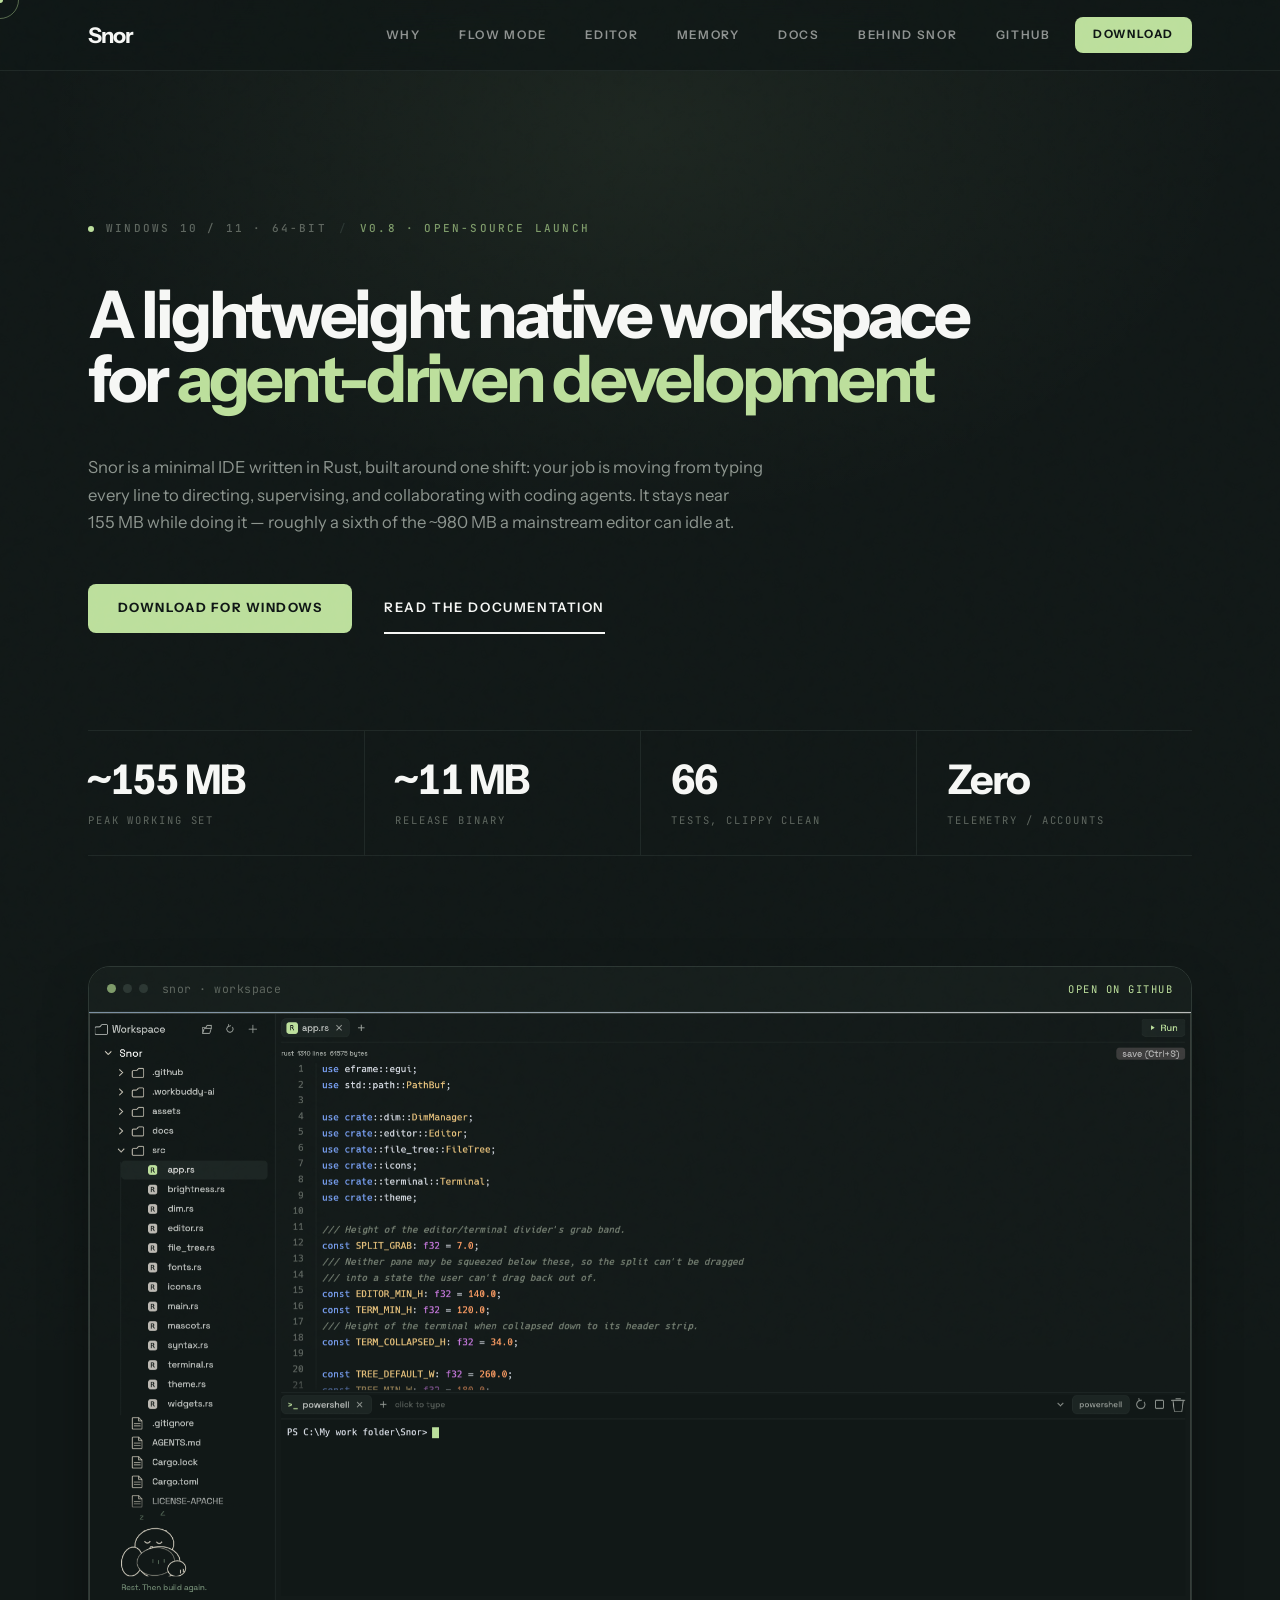
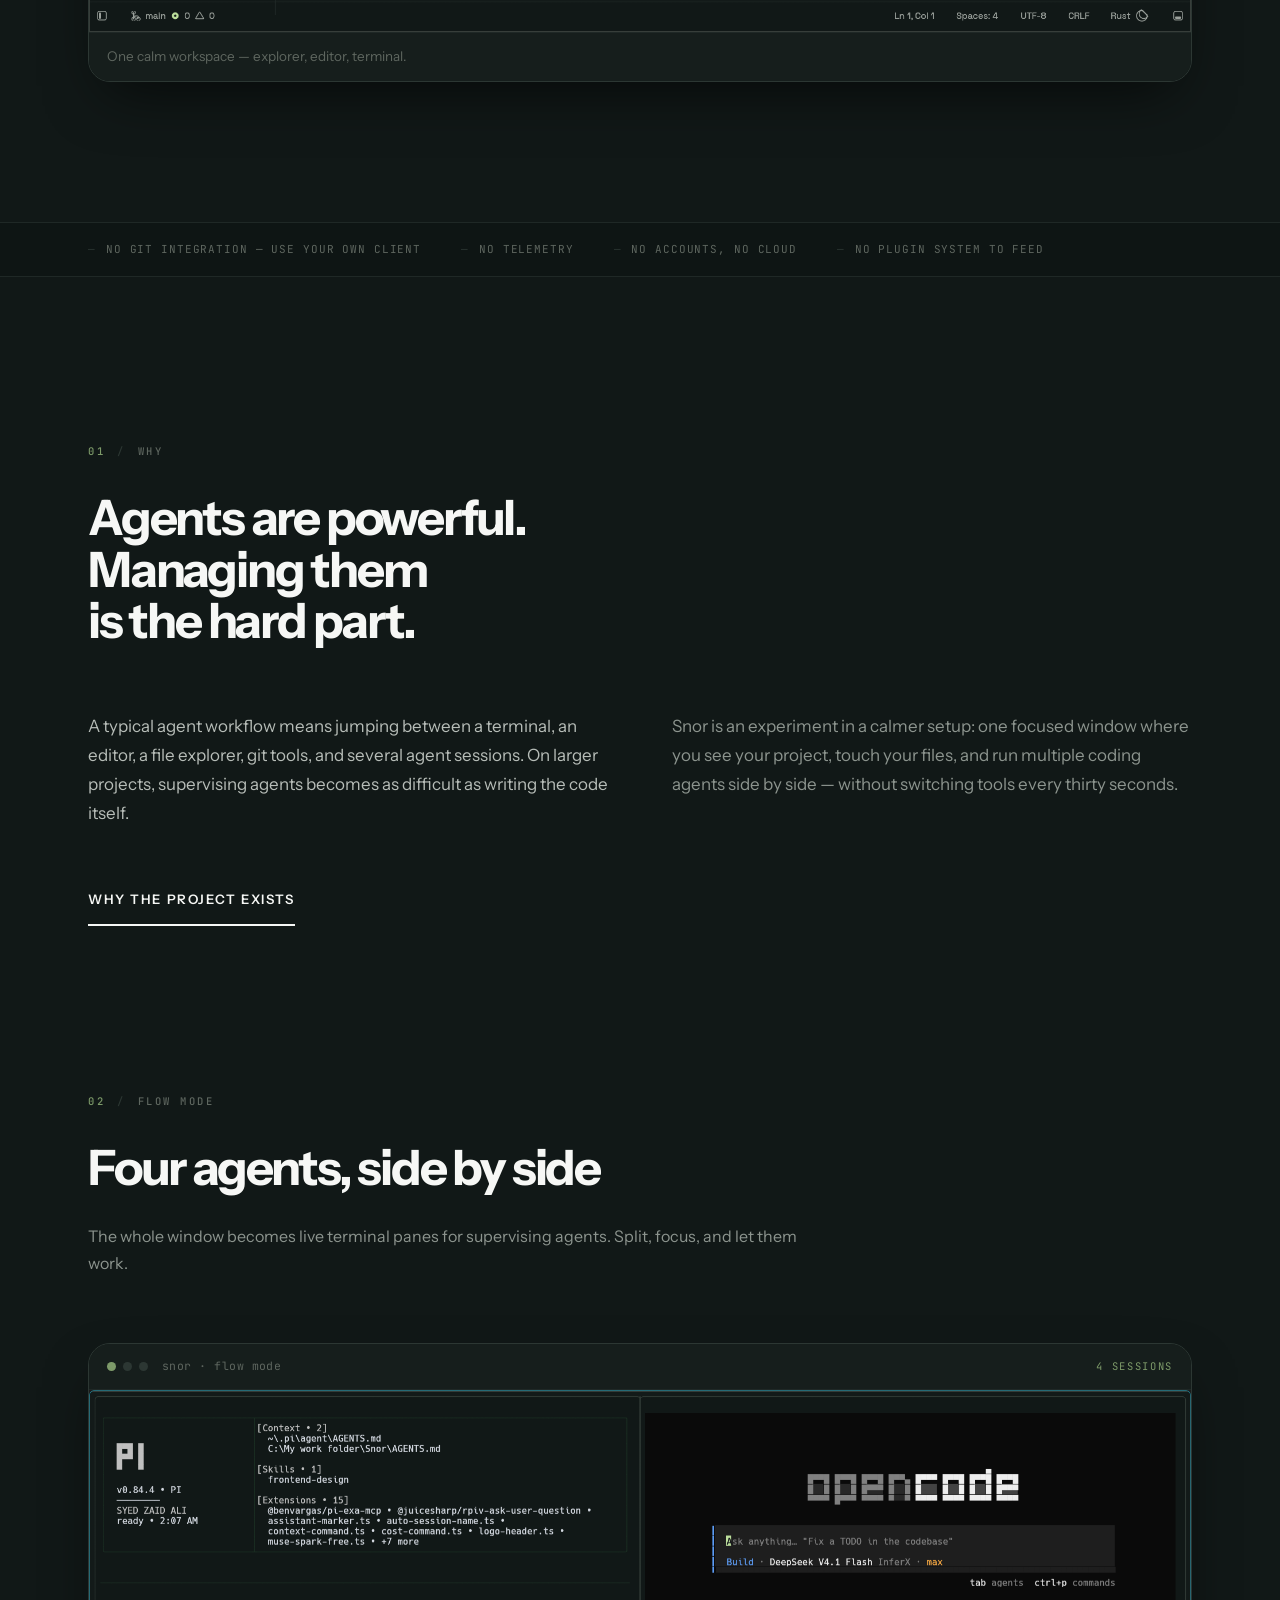
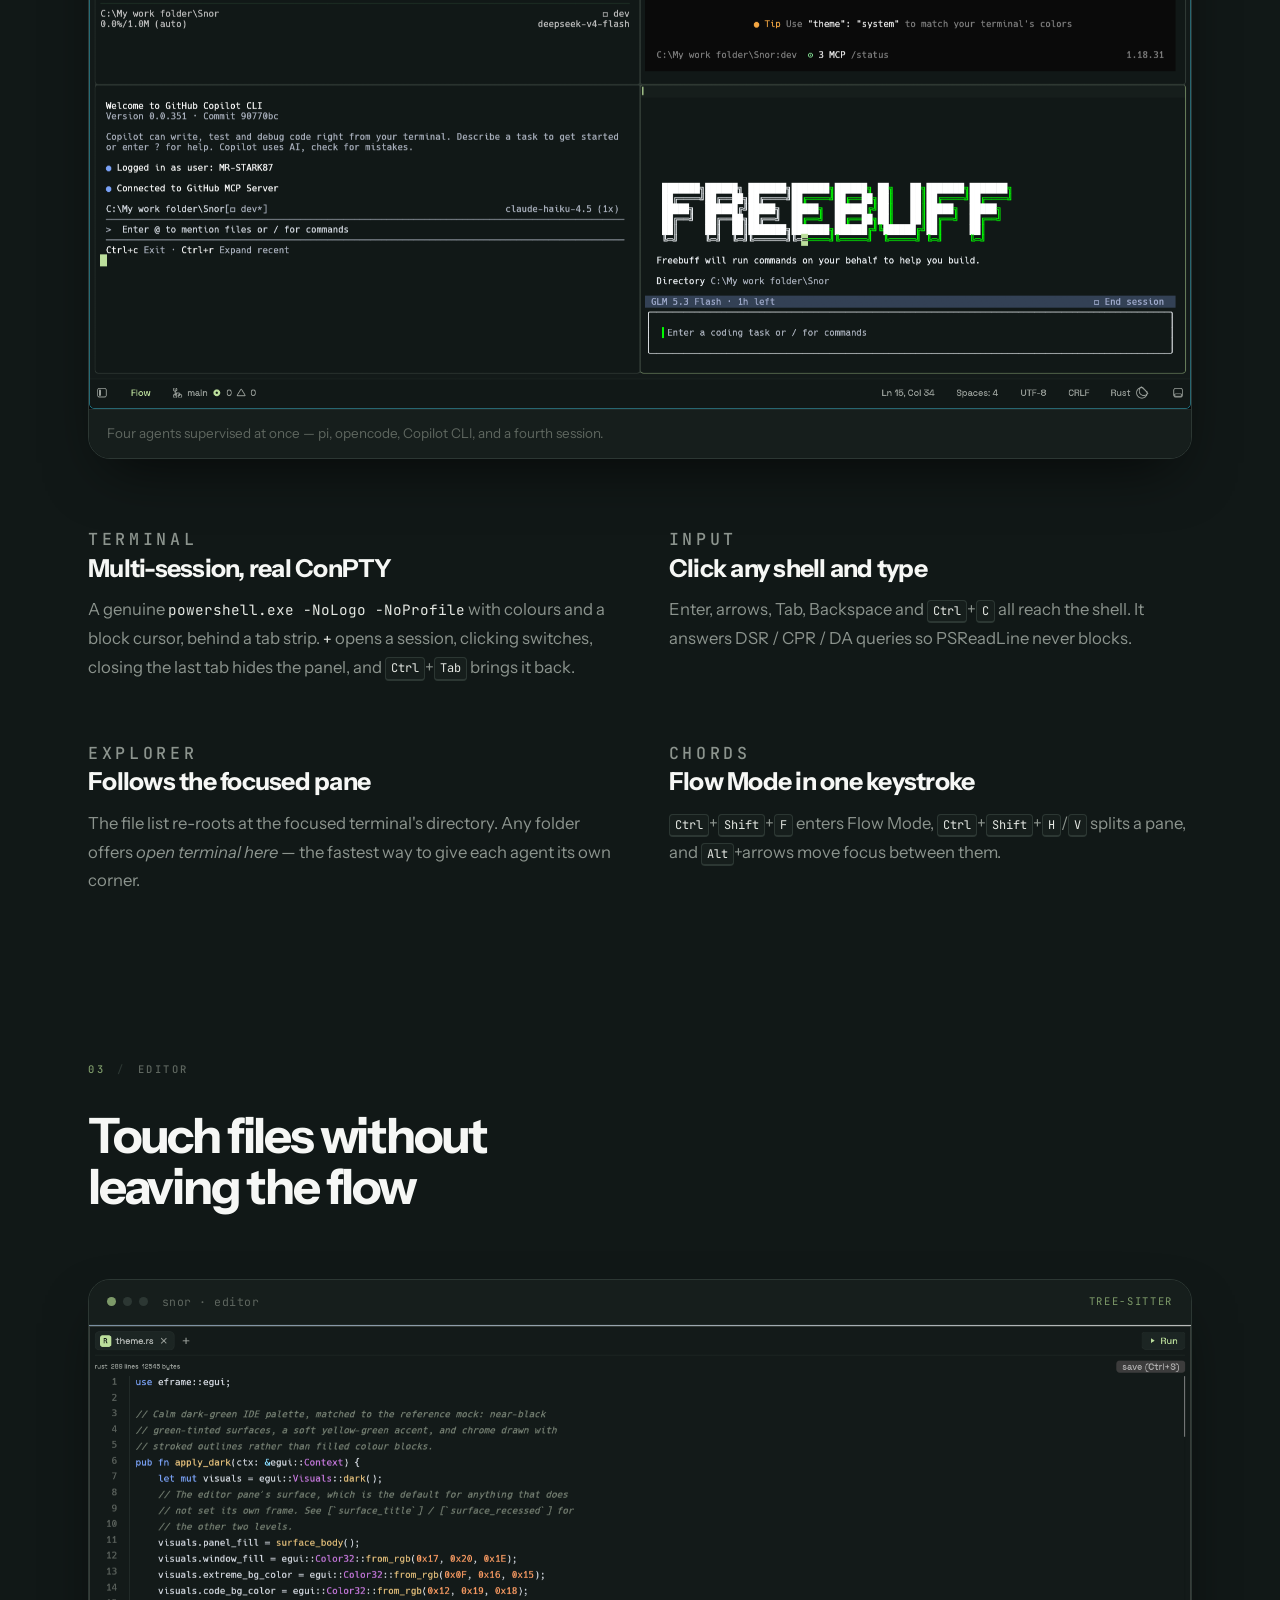
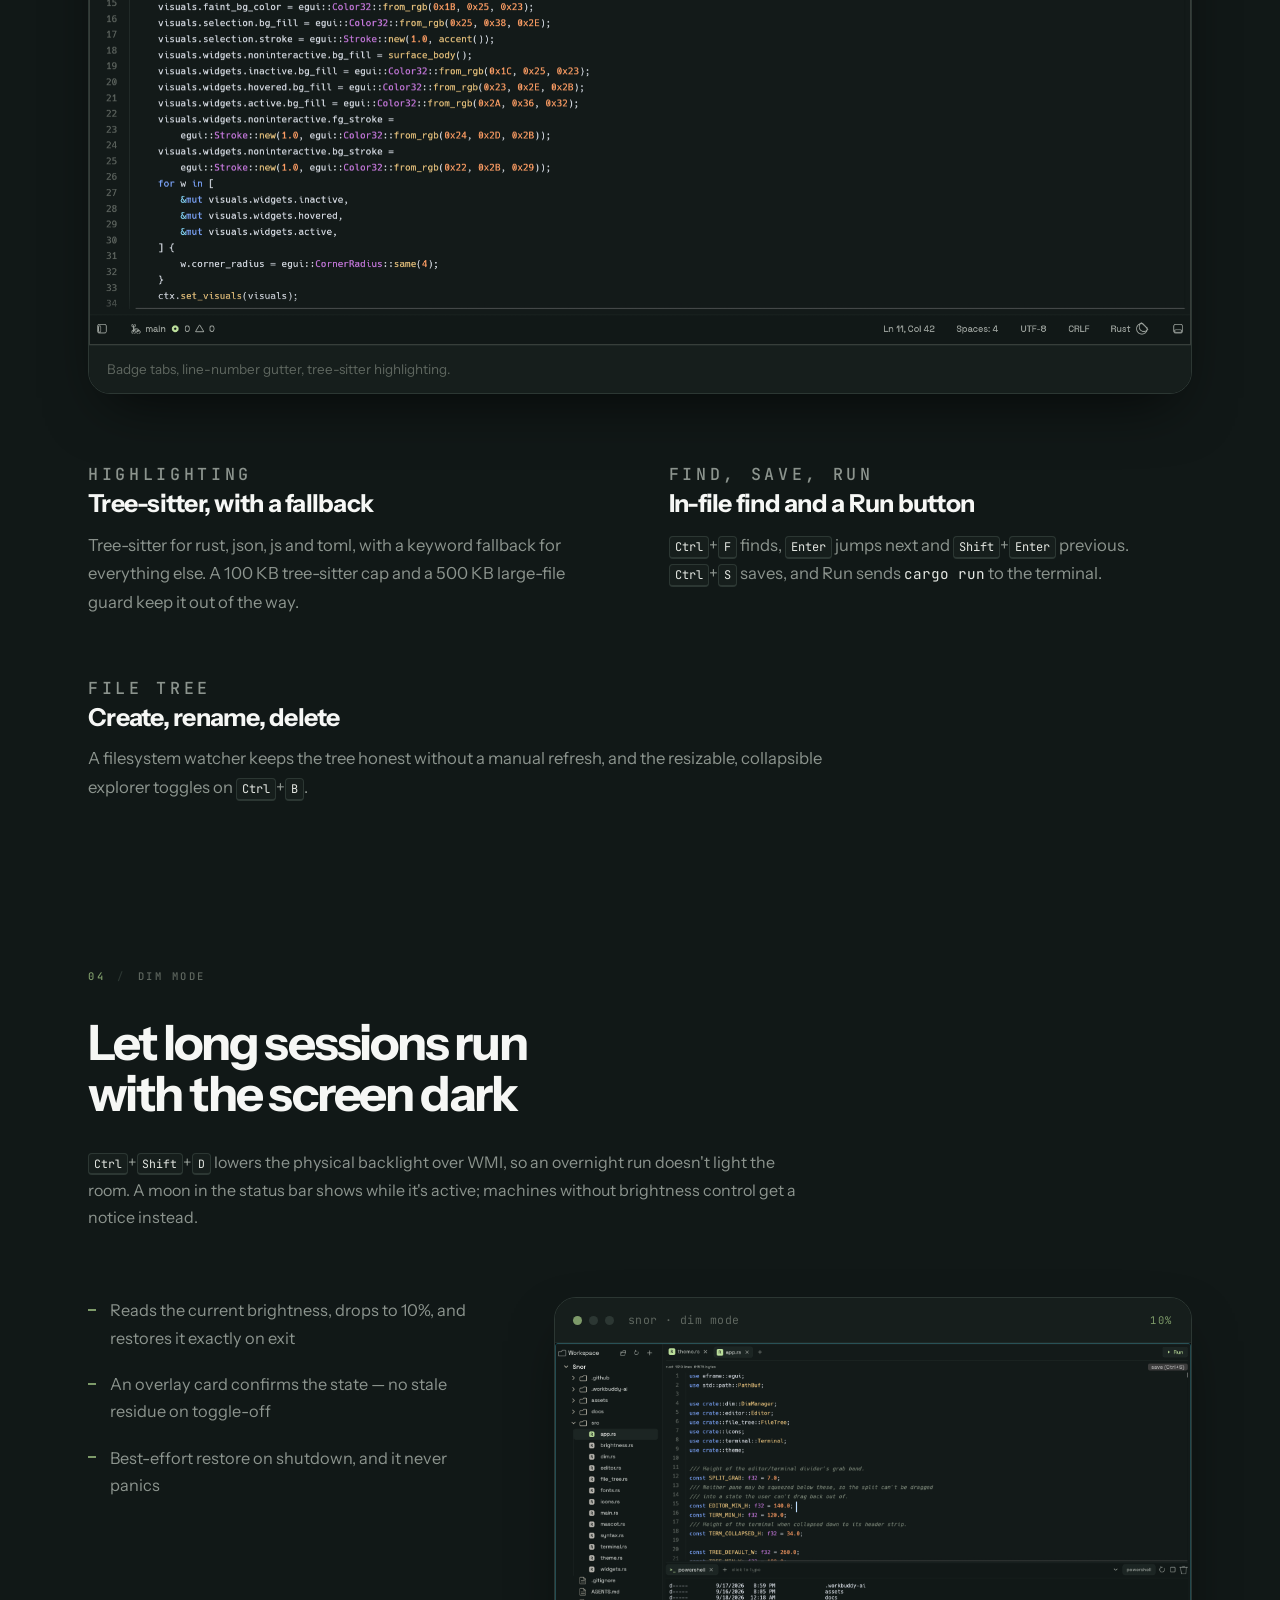
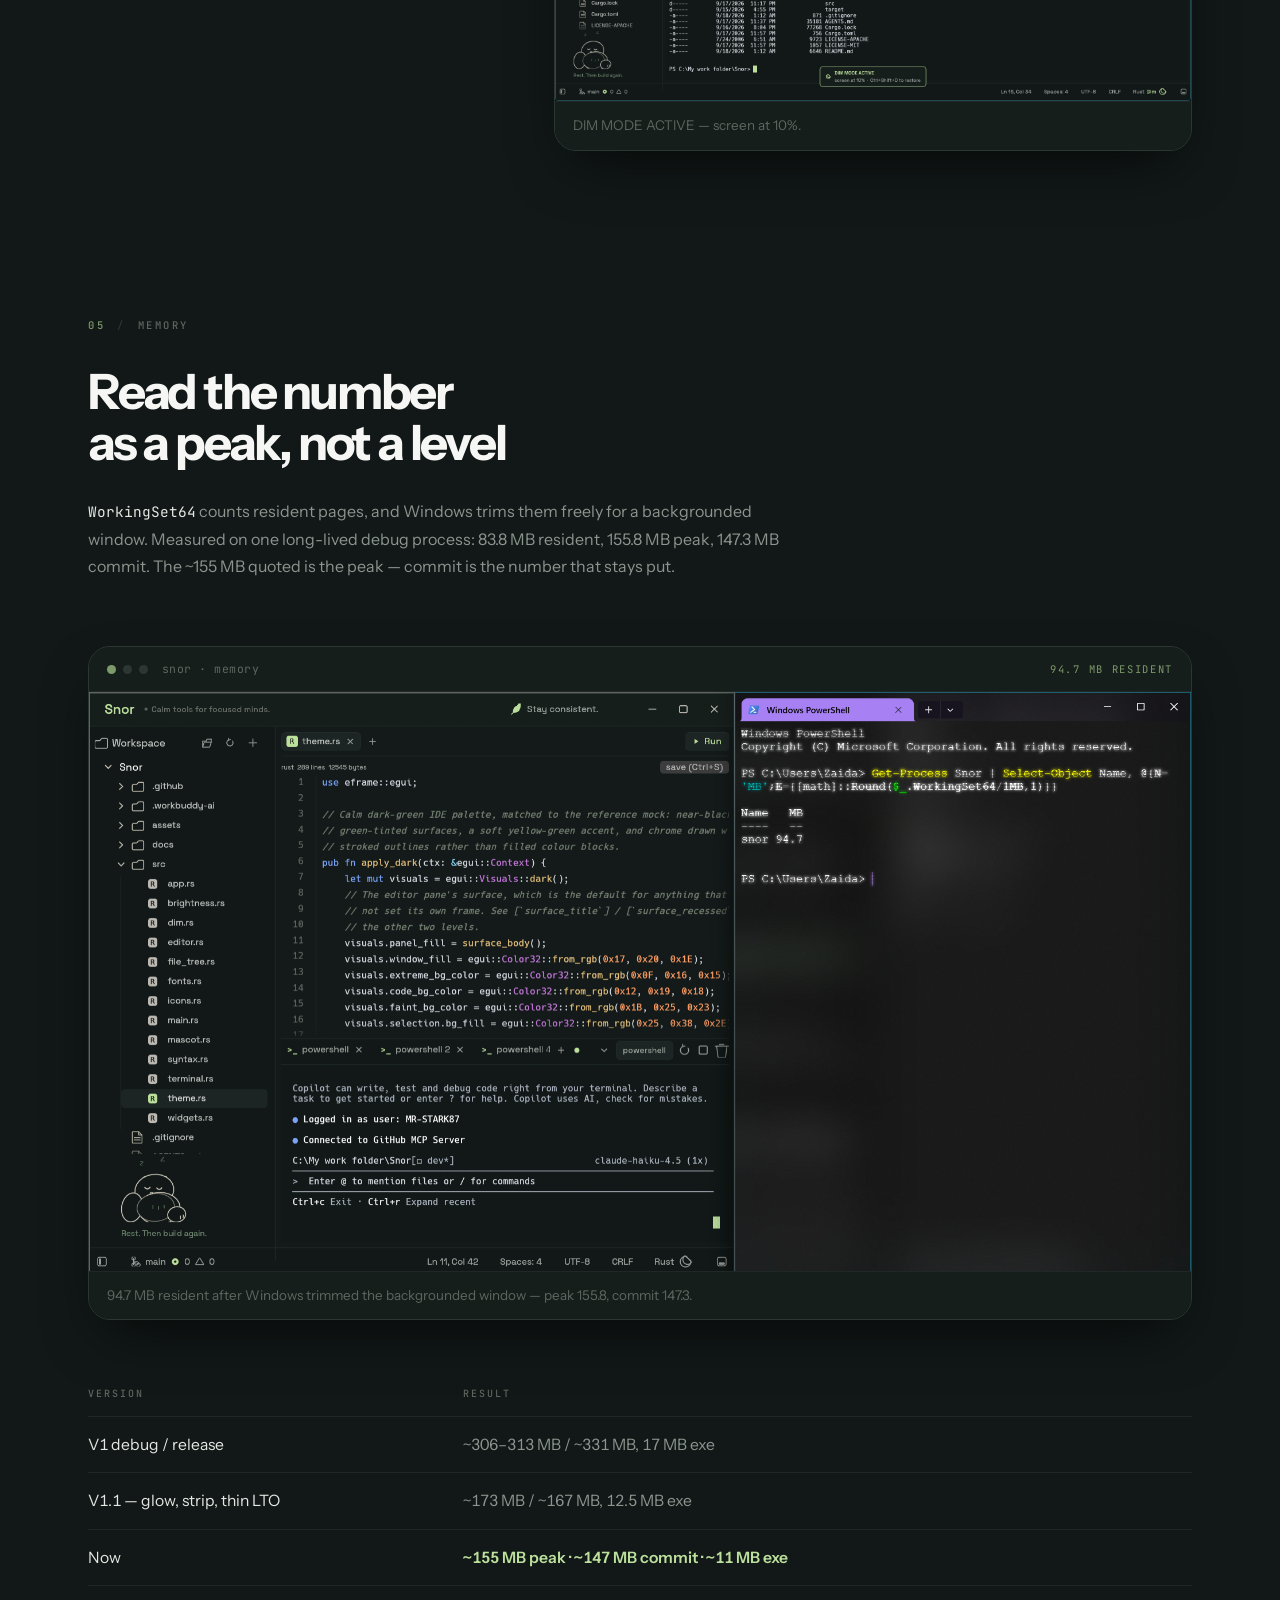
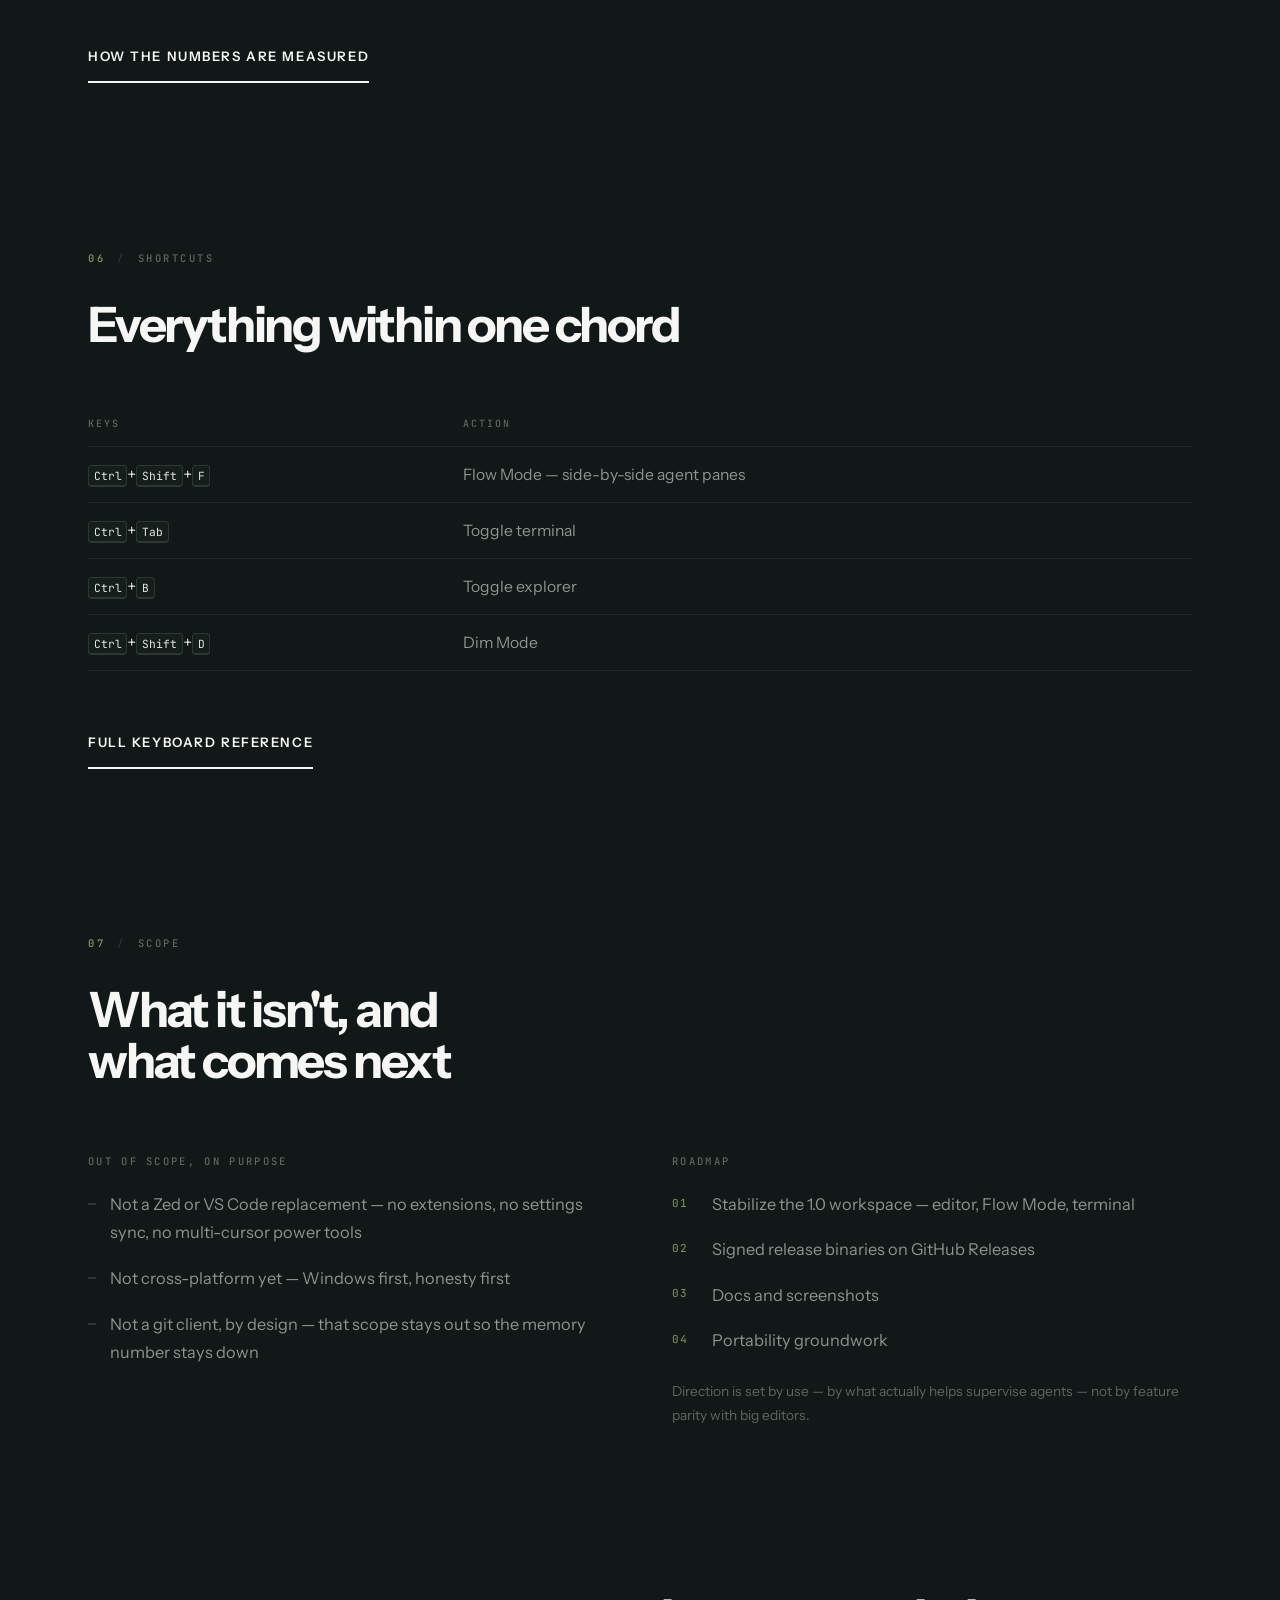
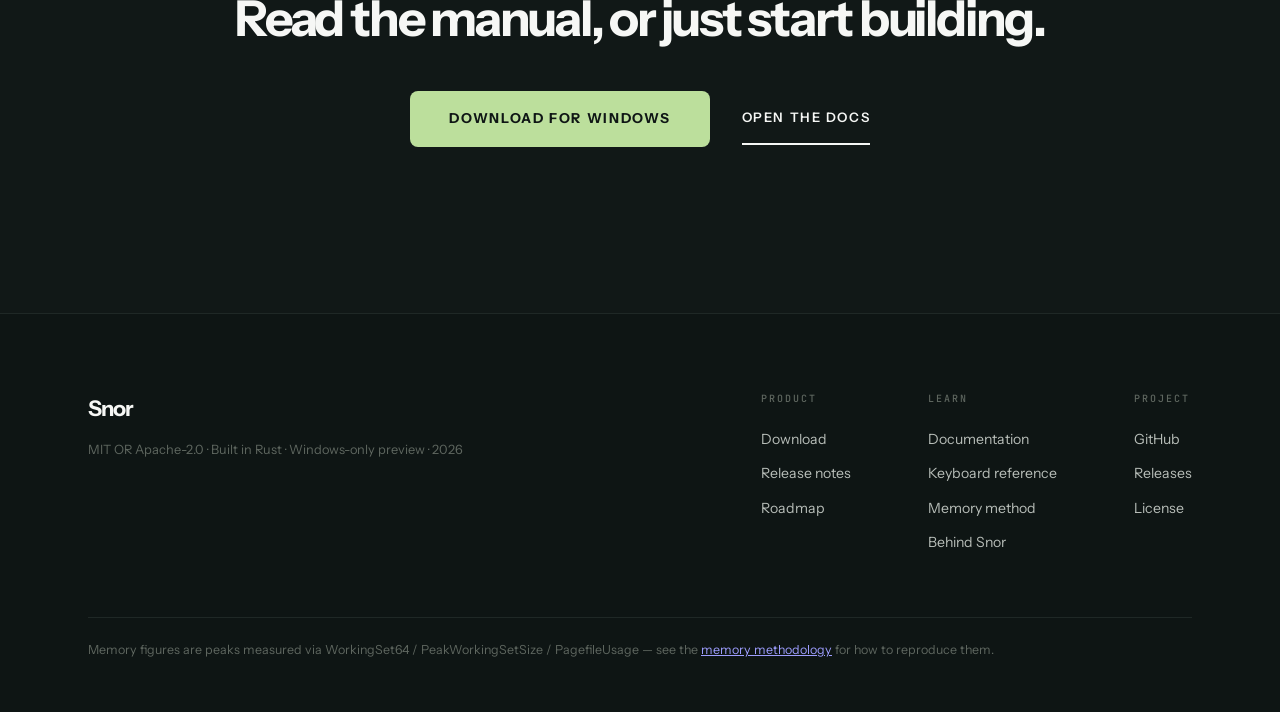
==== commit 1c1dd4c6: "Split the site into pages, drop the tagline, add a styled scroll indicator Landing, docs, behind-the" ====
--- a/index.html
+++ b/index.html
@@ -28,7 +28,6 @@
   <link rel="stylesheet" href="styles.css" />
   <link rel="icon" href="data:image/svg+xml,%3Csvg xmlns='http://www.w3.org/2000/svg' viewBox='0 0 32 32'%3E%3Crect width='32' height='32' rx='5' fill='%23bcdf9c'/%3E%3Ctext x='16' y='23' font-family='ui-monospace,Consolas,monospace' font-weight='700' font-size='18' fill='%230f1615' text-anchor='middle'%3ES%3C/text%3E%3C/svg%3E" />
 
-  <!-- Flipped before paint so reveal targets are only hidden when JS can animate them back in. -->
   <script>
     document.documentElement.classList.remove("no-js");
     document.documentElement.classList.add("js");
@@ -39,24 +38,24 @@
 
   <div class="cursor-dot" aria-hidden="true"></div>
   <div class="cursor-ring" aria-hidden="true"></div>
+  <div class="scroll-progress" aria-hidden="true"><span data-scroll-progress></span></div>
 
   <header class="nav">
     <div class="nav-inner">
-      <a class="logo" href="#top" aria-label="Snor — back to top">
-        Snor<span class="logo-tag">rest, then build again</span>
-      </a>
+      <a class="logo" href="#top" aria-label="Snor — back to top">Snor</a>
 
       <nav class="nav-links" id="siteNav" aria-label="Primary">
         <a href="#why">Why</a>
         <a href="#flow">Flow Mode</a>
         <a href="#editor">Editor</a>
         <a href="#memory">Memory</a>
-        <a href="#shortcuts">Shortcuts</a>
+        <a href="docs.html">Docs</a>
+        <a href="behind.html">Behind Snor</a>
         <a href="https://github.com/MR-STARK87/Snor" target="_blank" rel="noopener">GitHub</a>
       </nav>
 
       <div class="nav-actions">
-        <a class="btn btn-primary btn-sm" href="#download">Download</a>
+        <a class="btn btn-primary btn-sm" href="download.html">Download</a>
         <button class="menu-btn" id="navToggle" type="button" aria-controls="siteNav" aria-expanded="false" aria-label="Toggle menu">
           <span></span><span></span><span></span>
         </button>
@@ -90,7 +89,7 @@
 
         <div class="hero-actions" data-reveal>
           <a class="btn btn-primary" id="heroDownload" href="https://github.com/MR-STARK87/Snor/releases/download/v0.8-snor/Snor-v0.8-windows-x86_64.exe">Download for Windows</a>
-          <a class="line-link" href="https://github.com/MR-STARK87/Snor" target="_blank" rel="noopener">View on GitHub</a>
+          <a class="line-link" href="docs.html">Read the documentation</a>
         </div>
 
         <dl class="stats" data-reveal>
@@ -109,7 +108,7 @@
           <img src="assets/screenshots/hero.png" width="1920" height="1080"
                alt="The Snor workspace: a file tree on the left, a highlighted Rust file in the editor, and a PowerShell session below it."
                loading="eager" fetchpriority="high" decoding="async" />
-          <p class="window-note">One calm workspace — explorer, editor, terminal. <span class="fig-dim">Snorri dozes in the footer.</span></p>
+          <p class="window-note">One calm workspace — explorer, editor, terminal.</p>
         </figure>
       </div>
     </section>
@@ -144,6 +143,8 @@
             every thirty seconds.
           </p>
         </div>
+
+        <p class="more-link" data-reveal><a class="line-link" href="behind.html">Why the project exists</a></p>
       </div>
     </section>
 
@@ -334,14 +335,7 @@
           </table>
         </div>
 
-        <figure class="window code-window" data-reveal>
-          <figcaption class="window-head">
-            <span class="dots" aria-hidden="true"><i></i><i></i><i></i></span>
-            <span class="window-title">Reproduce it · PowerShell</span>
-            <button class="copy-btn" data-copy="Get-Process Snor | Select-Object Name, @{N='MB';E={[math]::Round($_.WorkingSet64/1MB,1)}}" type="button">Copy</button>
-          </figcaption>
-          <pre class="window-body"><code>Get-Process Snor | Select-Object Name, @{N='MB';E={[math]::Round($_.WorkingSet64/1MB,1)}}</code></pre>
-        </figure>
+        <p class="more-link" data-reveal><a class="line-link" href="docs.html#memory">How the numbers are measured</a></p>
       </div>
     </section>
 
@@ -359,17 +353,15 @@
               <tr><th scope="col">Keys</th><th scope="col">Action</th></tr>
             </thead>
             <tbody>
+              <tr><td><kbd>Ctrl</kbd>+<kbd>Shift</kbd>+<kbd>F</kbd></td><td>Flow Mode — side-by-side agent panes</td></tr>
+              <tr><td><kbd>Ctrl</kbd>+<kbd>Tab</kbd></td><td>Toggle terminal</td></tr>
               <tr><td><kbd>Ctrl</kbd>+<kbd>B</kbd></td><td>Toggle explorer</td></tr>
-              <tr><td><kbd>Ctrl</kbd>+<kbd>Tab</kbd></td><td>Toggle terminal</td></tr>
-              <tr><td><kbd>Ctrl</kbd>+<kbd>Shift</kbd>+<kbd>F</kbd></td><td>Flow Mode — side-by-side agent panes</td></tr>
-              <tr><td><kbd>Ctrl</kbd>+<kbd>Shift</kbd>+<kbd>H</kbd> / <kbd>V</kbd></td><td>Split pane, entering Flow Mode</td></tr>
-              <tr><td><kbd>Alt</kbd>+arrows</td><td>Move pane focus</td></tr>
               <tr><td><kbd>Ctrl</kbd>+<kbd>Shift</kbd>+<kbd>D</kbd></td><td>Dim Mode</td></tr>
-              <tr><td><kbd>F11</kbd></td><td>Fullscreen</td></tr>
-              <tr><td><kbd>Ctrl</kbd>+<kbd>S</kbd> / <kbd>Ctrl</kbd>+<kbd>F</kbd></td><td>Save / find in file</td></tr>
             </tbody>
           </table>
         </div>
+
+        <p class="more-link" data-reveal><a class="line-link" href="docs.html#shortcuts">Full keyboard reference</a></p>
       </div>
     </section>
 
@@ -404,57 +396,13 @@
       </div>
     </section>
 
-    <!-- ================= DOWNLOAD ================= -->
-    <section class="sec" id="download">
-      <div class="shell">
-        <div class="dl" data-reveal>
-          <div class="dl-head">
-            <p class="micro">Download</p>
-            <h2>Snor for Windows</h2>
-            <p class="sec-lede">Windows 10 or 11, 64-bit. One small exe — no installer, no account.</p>
-
-            <div class="hero-actions">
-              <a class="btn btn-primary btn-lg" id="mainDownload" href="https://github.com/MR-STARK87/Snor/releases/download/v0.8-snor/Snor-v0.8-windows-x86_64.exe">Download .exe</a>
-              <a class="line-link" id="releaseNotes" href="https://github.com/MR-STARK87/Snor/releases/tag/v0.8-snor" target="_blank" rel="noopener">Release notes</a>
-            </div>
-          </div>
-
-          <div class="dl-body">
-            <div>
-              <p class="micro">This build</p>
-              <ul class="dl-meta">
-                <li><span class="label">Version</span><strong id="dlVersion">v0.8 · open-source launch</strong></li>
-                <li><span class="label">File</span><code id="dlFile">Snor-v0.8-windows-x86_64.exe</code></li>
-                <li><span class="label">Size</span><code id="dlSize">11.4 MB</code></li>
-                <li><span class="label">SHA-256</span><code id="dlSha">146fe82ba7954abb286602b732c08e9594e88ad160c9c679c6c7d5cc81a796f3</code></li>
-              </ul>
-            </div>
-
-            <div>
-              <p class="micro">Get running in a minute</p>
-              <ol class="dl-steps">
-                <li>Download the exe and put it anywhere — there's no install step.</li>
-                <li>Launch it and open a folder from the top bar.</li>
-                <li>Press <kbd>Ctrl</kbd>+<kbd>Tab</kbd> for a shell, then run your agent of choice inside it.</li>
-              </ol>
-
-              <figure class="window code-window">
-                <figcaption class="window-head">
-                  <span class="dots" aria-hidden="true"><i></i><i></i><i></i></span>
-                  <span class="window-title">Or build it from source</span>
-                  <button class="copy-btn" data-copy="cargo run --release" type="button">Copy</button>
-                </figcaption>
-                <pre class="window-body"><code>cargo run --release</code></pre>
-              </figure>
-            </div>
-          </div>
-
-          <p class="note dl-note">
-            Served straight from GitHub Releases. If SmartScreen flags it on first run, that's the
-            expected unsigned-preview prompt — signed builds are on the roadmap. Built on eframe 0.36 /
-            egui (glow), ropey, tree-sitter, portable-pty for ConPTY, vt100, notify and rfd — all
-            pinned in <code>Cargo.lock</code>.
-          </p>
+    <!-- ================= CTA ================= -->
+    <section class="sec cta-band">
+      <div class="shell" data-reveal>
+        <h2>Read the manual, or just start building.</h2>
+        <div class="hero-actions">
+          <a class="btn btn-primary btn-lg" href="download.html">Download for Windows</a>
+          <a class="line-link" href="docs.html">Open the docs</a>
         </div>
       </div>
     </section>
@@ -465,16 +413,22 @@
       <div class="footer-grid">
         <div class="footer-brand">
           <a href="#top" class="footer-logo">Snor</a>
-          <p class="footer-tag">rest, then build again</p>
           <p class="footer-meta">MIT OR Apache-2.0 · Built in Rust · Windows-only preview · <span data-year>2026</span></p>
         </div>
 
         <nav class="footer-links" aria-label="Footer">
           <div class="link-group">
             <h4>Product</h4>
-            <a href="#download">Download</a>
+            <a href="download.html">Download</a>
             <a href="https://github.com/MR-STARK87/Snor/releases/tag/v0.8-snor" target="_blank" rel="noopener">Release notes</a>
             <a href="#scope">Roadmap</a>
+          </div>
+          <div class="link-group">
+            <h4>Learn</h4>
+            <a href="docs.html">Documentation</a>
+            <a href="docs.html#shortcuts">Keyboard reference</a>
+            <a href="docs.html#memory">Memory method</a>
+            <a href="behind.html">Behind Snor</a>
           </div>
           <div class="link-group">
             <h4>Project</h4>
@@ -482,18 +436,11 @@
             <a href="https://github.com/MR-STARK87/Snor/releases" target="_blank" rel="noopener">Releases</a>
             <a href="https://github.com/MR-STARK87/Snor/blob/main/LICENSE" target="_blank" rel="noopener">License</a>
           </div>
-          <div class="link-group">
-            <h4>Sections</h4>
-            <a href="#why">Why</a>
-            <a href="#flow">Flow Mode</a>
-            <a href="#memory">Memory</a>
-            <a href="#top">Back to top</a>
-          </div>
         </nav>
       </div>
 
       <div class="footer-rule">
-        <p>Memory figures are peaks measured via WorkingSet64 / PeakWorkingSetSize / PagefileUsage — see the memory section above for methodology.</p>
+        <p>Memory figures are peaks measured via WorkingSet64 / PeakWorkingSetSize / PagefileUsage — see the <a href="docs.html#memory">memory methodology</a> for how to reproduce them.</p>
       </div>
     </div>
   </footer>
--- a/styles.css
+++ b/styles.css
@@ -228,13 +228,6 @@
   transition: color 0.3s var(--ease);
 }
 .logo:hover { color: var(--accent); }
-.logo-tag {
-  font-family: var(--mono);
-  font-size: 11px;
-  font-weight: 400;
-  letter-spacing: 0.02em;
-  color: var(--faint);
-}
 
 .nav-links {
   display: flex;
@@ -911,12 +904,6 @@
   transition: color 0.3s var(--ease);
 }
 .footer-logo:hover { color: var(--accent); }
-.footer-tag {
-  margin: 0.5rem 0 0;
-  font-family: var(--mono);
-  font-size: 11px;
-  color: var(--faint);
-}
 .footer-meta { margin: 0.9rem 0 0; font-size: 0.8rem; color: var(--faint); }
 
 .footer-links { display: flex; gap: clamp(2.5rem, 6vw, 5rem); flex-wrap: wrap; }
@@ -967,10 +954,6 @@
 /* --------------------------------------------------------------------------
    Responsive
    -------------------------------------------------------------------------- */
-
-@media (max-width: 1080px) {
-  .logo-tag { display: none; }
-}
 
 @media (max-width: 980px) {
   :root { --gutter: 22px; --nav-h: 64px; }
@@ -993,6 +976,7 @@
   }
   .nav-links.open { display: flex; }
   .nav-links a { padding: 0.95rem 0.8rem; border-radius: var(--r-sm); opacity: 0.85; }
+  .nav-links a[aria-current="page"] { opacity: 1; }
   .nav-links a:hover { background: var(--bg-recess); opacity: 1; }
   .menu-btn { display: inline-flex; }
 
@@ -1037,3 +1021,345 @@
     transition-duration: 0.01ms !important;
   }
 }
+
+/* ==========================================================================
+   Multi-page additions
+   --------------------------------------------------------------------------
+   Page heroes, the documentation layout with its sticky contents, and the
+   scroll indicator that replaces the default scrollbar.
+   ========================================================================== */
+
+/* --------------------------------------------------------------------------
+   Scroll indicator
+   The native scrollbar is restyled down to a hairline moss track — no arrows,
+   no light chrome — and a progress bar pinned under the nav shows how far
+   through the page you are. The bar is the primary indicator; the scrollbar
+   remains so the page still has a visible, draggable affordance.
+   -------------------------------------------------------------------------- */
+
+html {
+  scrollbar-width: thin;                              /* Firefox */
+  scrollbar-color: var(--line-strong) transparent;
+}
+
+::-webkit-scrollbar { width: 10px; height: 10px; }
+::-webkit-scrollbar-track { background: var(--bg-recess); }
+::-webkit-scrollbar-thumb {
+  background: var(--line-strong);
+  border: 3px solid var(--bg-recess);
+  border-radius: 99px;
+}
+::-webkit-scrollbar-thumb:hover { background: var(--accent-deep); }
+::-webkit-scrollbar-corner { background: var(--bg-recess); }
+
+.scroll-progress {
+  position: fixed;
+  top: 0;
+  left: 0;
+  right: 0;
+  height: 2px;
+  z-index: 1001;
+  pointer-events: none;
+}
+.scroll-progress span {
+  display: block;
+  width: 100%;
+  height: 100%;
+  transform: scaleX(0);
+  transform-origin: left center;
+  background: linear-gradient(90deg, var(--accent-deep), var(--accent));
+}
+
+/* --------------------------------------------------------------------------
+   Sub-page hero
+   -------------------------------------------------------------------------- */
+
+.page-hero {
+  position: relative;
+  overflow-x: clip;
+  padding: calc(var(--nav-h) + clamp(62px, 10vw, 128px)) 0 0;
+}
+.page-hero::before {
+  content: "";
+  position: absolute;
+  top: -300px;
+  left: 50%;
+  width: min(1100px, 120%);
+  height: 640px;
+  transform: translateX(-50%);
+  background: radial-gradient(closest-side, var(--accent-wash), transparent 100%);
+  pointer-events: none;
+}
+.page-hero > .shell { position: relative; }
+
+.page-hero h1 {
+  margin: 0;
+  max-width: 22ch;
+  color: var(--text-bright);
+  font-size: clamp(2.05rem, 5.2vw, 3.8rem);
+  line-height: 1.04;
+  letter-spacing: -0.05em;
+  font-weight: 700;
+  text-wrap: balance;
+}
+.page-hero .lede { margin-top: clamp(22px, 3vw, 32px); }
+.page-hero .hero-actions { margin-top: clamp(28px, 3.5vw, 42px); }
+
+.notfound { text-align: center; }
+.notfound h1,
+.notfound .lede { margin-left: auto; margin-right: auto; }
+.notfound .sec-eyebrow,
+.notfound .hero-actions { justify-content: center; }
+
+.more-link { margin: clamp(30px, 4vw, 46px) 0 0; }
+
+/* Closing call to action */
+.cta-band .shell { text-align: center; }
+.cta-band h2 {
+  margin: 0 0 clamp(24px, 3vw, 36px);
+  color: var(--text-bright);
+  font-size: clamp(1.9rem, 4.4vw, 3.1rem);
+  line-height: 1.04;
+  letter-spacing: -0.045em;
+  font-weight: 700;
+  text-wrap: balance;
+}
+.cta-band .hero-actions { justify-content: center; }
+
+/* Active page in the nav */
+.nav-links a[aria-current="page"] { opacity: 1; color: var(--accent); }
+
+/* --------------------------------------------------------------------------
+   Documentation layout — sticky contents beside a prose column
+   -------------------------------------------------------------------------- */
+
+.docs-layout {
+  display: grid;
+  grid-template-columns: 232px minmax(0, 1fr);
+  gap: clamp(2.5rem, 6vw, 5.5rem);
+  align-items: start;
+  max-width: var(--wrap);
+  margin: 0 auto;
+  padding: clamp(56px, 8vw, 100px) var(--gutter) 0;
+}
+.docs-layout--narrow .docs-content { max-width: 76ch; }
+
+.docs-toc {
+  position: sticky;
+  top: calc(var(--nav-h) + 28px);
+  padding: 1.3rem 1.1rem;
+  background: var(--bg-recess);
+  border: 1px solid var(--line);
+  border-radius: var(--r-md);
+  max-height: calc(100vh - var(--nav-h) - 56px);
+  overflow-y: auto;
+}
+.docs-toc h2 {
+  margin: 0 0 1rem;
+  font-family: var(--mono);
+  font-size: 10px;
+  font-weight: 500;
+  letter-spacing: 0.2em;
+  text-transform: uppercase;
+  color: var(--faint);
+}
+.docs-toc ul { list-style: none; margin: 0; padding: 0; }
+.docs-toc li { margin: 0; }
+.docs-toc a {
+  display: block;
+  margin-bottom: 2px;
+  padding: 0.5rem 0.7rem;
+  color: var(--muted);
+  font-size: 0.85rem;
+  text-decoration: none;
+  border-left: 2px solid transparent;
+  border-radius: var(--r-xs);
+  transition: color 0.3s var(--ease), background-color 0.3s var(--ease),
+              border-color 0.3s var(--ease);
+}
+.docs-toc a:hover { color: var(--text-bright); background: var(--bg-raise); }
+.docs-toc a.active {
+  color: var(--text-bright);
+  font-weight: 600;
+  background: var(--bg-raise);
+  border-left-color: var(--accent);
+}
+
+.docs-content { min-width: 0; }
+.docs-content section {
+  scroll-margin-top: calc(var(--nav-h) + 24px);
+  margin-bottom: clamp(3.5rem, 7vw, 6rem);
+}
+
+.docs-content h2 {
+  margin: 0 0 1.4rem;
+  padding-top: 1.5rem;
+  border-top: 1px solid var(--line);
+  color: var(--text-bright);
+  font-size: clamp(1.5rem, 2.6vw, 2.05rem);
+  line-height: 1.15;
+  letter-spacing: -0.035em;
+  font-weight: 700;
+  text-wrap: balance;
+}
+.docs-content h3 {
+  margin: 2.4rem 0 0.9rem;
+  color: var(--text-bright);
+  font-size: 1.12rem;
+  font-weight: 700;
+  letter-spacing: -0.02em;
+}
+
+.docs-content p,
+.docs-content li {
+  color: var(--muted);
+  font-size: 1.02rem;
+  line-height: 1.75;
+}
+.docs-content p { margin: 0 0 1.15rem; max-width: 76ch; }
+.docs-content strong { color: var(--text-strong); }
+.docs-content em { color: var(--text-strong); font-style: italic; }
+
+/* Inline links inside prose only — this must not touch buttons, .line-link
+   or the window chrome. */
+.docs-content p a,
+.docs-content li a,
+.docs-content dd a,
+.docs-content td a {
+  color: var(--accent);
+  text-decoration: none;
+  border-bottom: 1px solid var(--accent-ring);
+  transition: border-color 0.3s var(--ease);
+}
+.docs-content p a:hover,
+.docs-content li a:hover,
+.docs-content dd a:hover,
+.docs-content td a:hover { border-bottom-color: var(--accent); }
+
+/* Prose lists, and the two ordered lists that bring their own markers. */
+.docs-content ul { margin: 0 0 1.3rem 1.2rem; padding: 0; }
+.docs-content li { margin-bottom: 0.5rem; }
+.docs-content .checklist,
+.docs-content .roadmap,
+.docs-content ol.steps { margin: 0 0 1.3rem; padding: 0; }
+
+.docs-content h2 code,
+.docs-content p code,
+.docs-content li code,
+.docs-content dd code,
+.docs-content td code {
+  font-size: 0.88em;
+  color: var(--text-strong);
+  background: var(--bg-raise);
+  border: 1px solid var(--line);
+  border-radius: var(--r-xs);
+  padding: 0.1em 0.38em;
+  white-space: nowrap;
+}
+
+.docs-content .window,
+.docs-content figure.window,
+.docs-content .table-wrap,
+.docs-content .spec,
+.docs-content .callout,
+.docs-content .output { margin: 1.6rem 0 2rem; }
+
+/* Numbered procedure list */
+.steps {
+  list-style: none;
+  counter-reset: step;
+  display: grid;
+  gap: 1.15rem;
+}
+.steps li { counter-increment: step; position: relative; padding-left: 40px; }
+.steps li::before {
+  content: counter(step, decimal-leading-zero);
+  position: absolute;
+  left: 0;
+  top: 0.34em;
+  font-family: var(--mono);
+  font-size: 11px;
+  letter-spacing: 0.1em;
+  color: var(--accent-deep);
+}
+
+/* Aside / warning block */
+.callout {
+  padding: 1.1rem 1.3rem;
+  background: var(--bg-raise);
+  border: 1px solid var(--line);
+  border-left: 3px solid var(--accent-deep);
+  border-radius: 0 var(--r-md) var(--r-md) 0;
+  color: var(--muted);
+  font-size: 0.98rem;
+  line-height: 1.7;
+  max-width: 76ch;
+}
+.callout strong { color: var(--text-bright); }
+
+/* Terminal output */
+.output {
+  padding: 1rem 1.2rem;
+  font-family: var(--mono);
+  font-size: 0.84rem;
+  line-height: 1.75;
+  color: var(--text-strong);
+  background: var(--bg-recess);
+  border: 1px solid var(--line);
+  border-left: 3px solid var(--accent);
+  border-radius: 0 var(--r-sm) var(--r-sm) 0;
+  white-space: pre-wrap;
+  overflow-x: auto;
+}
+.output-label {
+  display: block;
+  margin-bottom: 0.55rem;
+  font-family: var(--sans);
+  font-size: 10px;
+  font-weight: 500;
+  letter-spacing: 0.2em;
+  text-transform: uppercase;
+  color: var(--faint);
+}
+
+/* Definition rows */
+.spec { border-top: 1px solid var(--line); }
+.spec-row {
+  display: grid;
+  grid-template-columns: 180px minmax(0, 1fr);
+  gap: 0 28px;
+  padding: 18px 0;
+  border-bottom: 1px solid var(--line);
+}
+.spec-row dt {
+  font-family: var(--mono);
+  font-size: 10.5px;
+  font-weight: 500;
+  letter-spacing: 0.16em;
+  text-transform: uppercase;
+  color: var(--text-strong);
+  padding-top: 0.35rem;
+}
+.spec-row dd { margin: 0; color: var(--muted); font-size: 1rem; line-height: 1.75; }
+
+/* Hand-off to the next page */
+.page-next {
+  margin-top: clamp(3rem, 6vw, 5rem);
+  padding-top: 1.6rem;
+  border-top: 1px solid var(--line-strong);
+}
+.page-next .line-link { margin-top: 0.4rem; }
+
+@media (max-width: 980px) {
+  .docs-layout { grid-template-columns: 1fr; padding-top: 40px; }
+  .docs-layout--narrow .docs-content { max-width: none; }
+  .docs-toc { position: static; max-height: none; }
+  .spec-row { grid-template-columns: 1fr; gap: 0.5rem; }
+  .spec-row dt { padding-top: 0; }
+}
+
+@media (max-width: 620px) {
+  .docs-content section { margin-bottom: 3.5rem; }
+  .callout, .output { border-radius: var(--r-sm); }
+  .callout { border-left-width: 3px; }
+}
